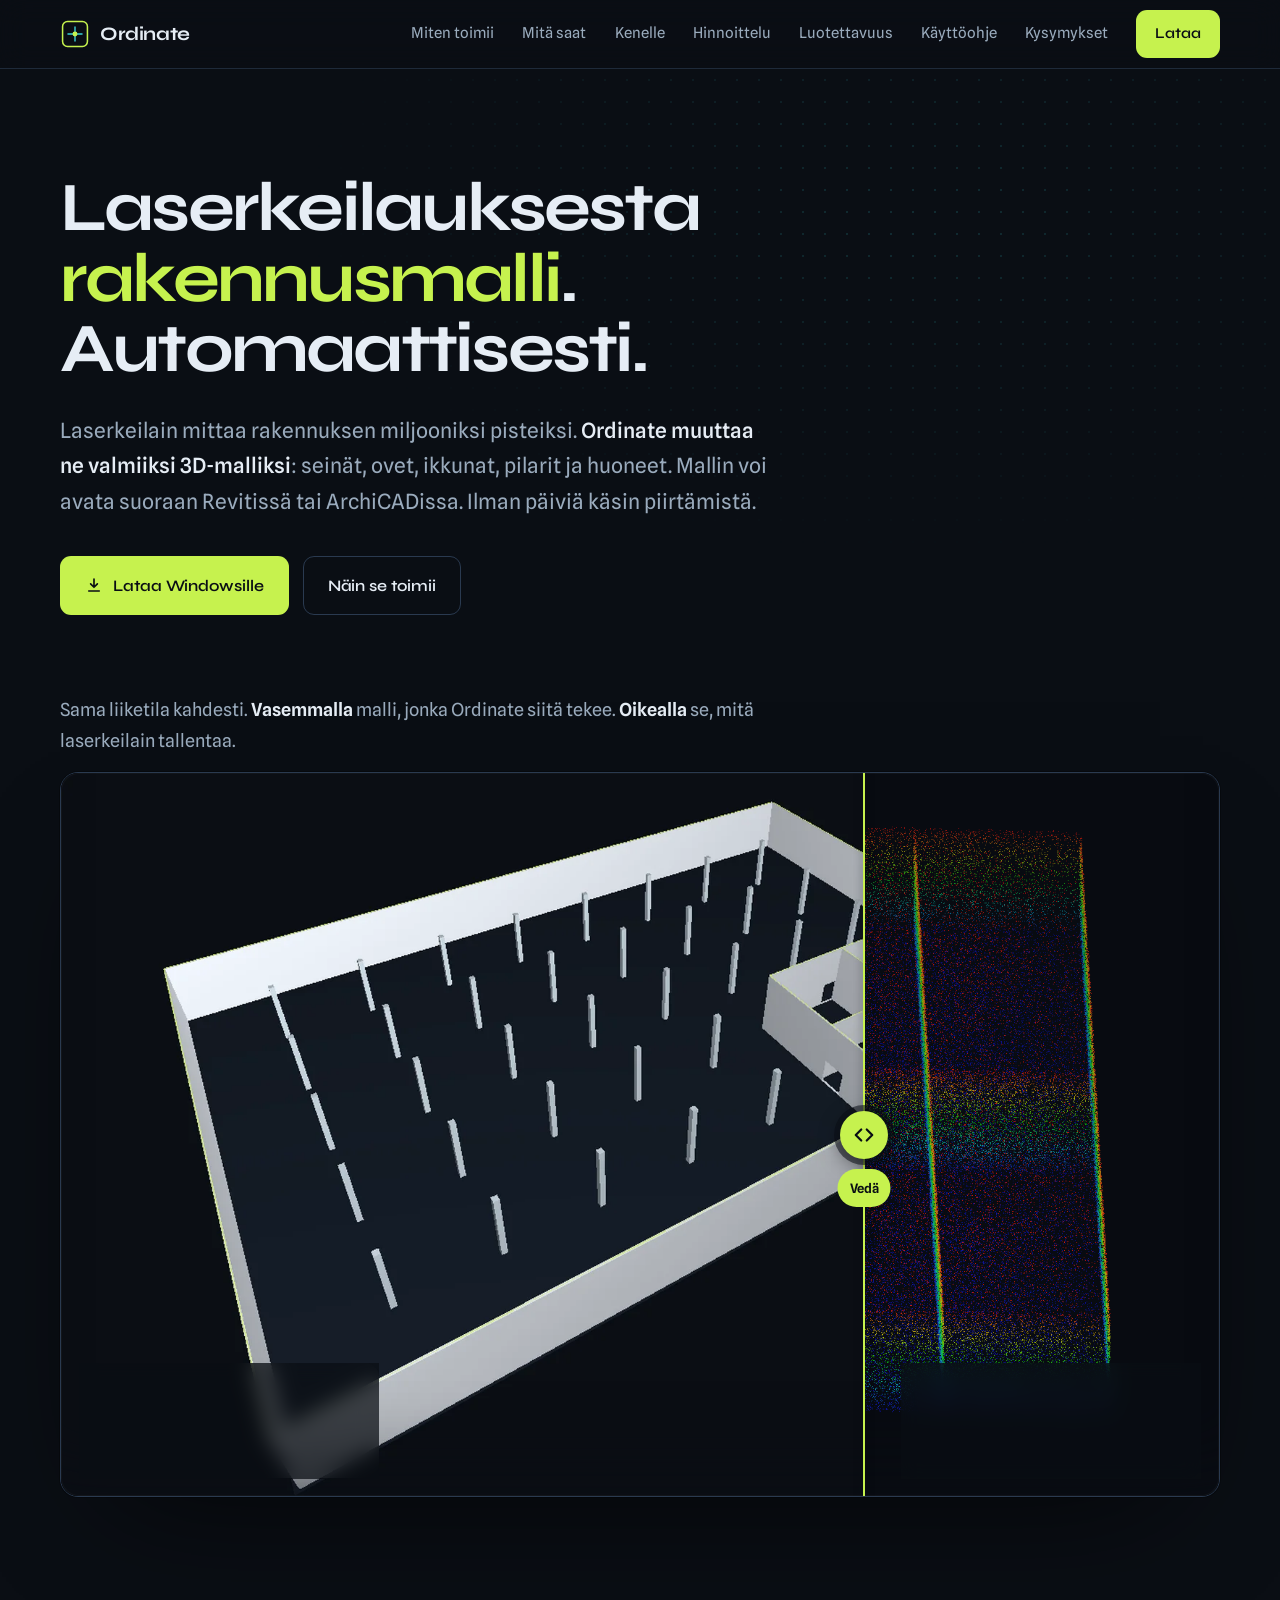
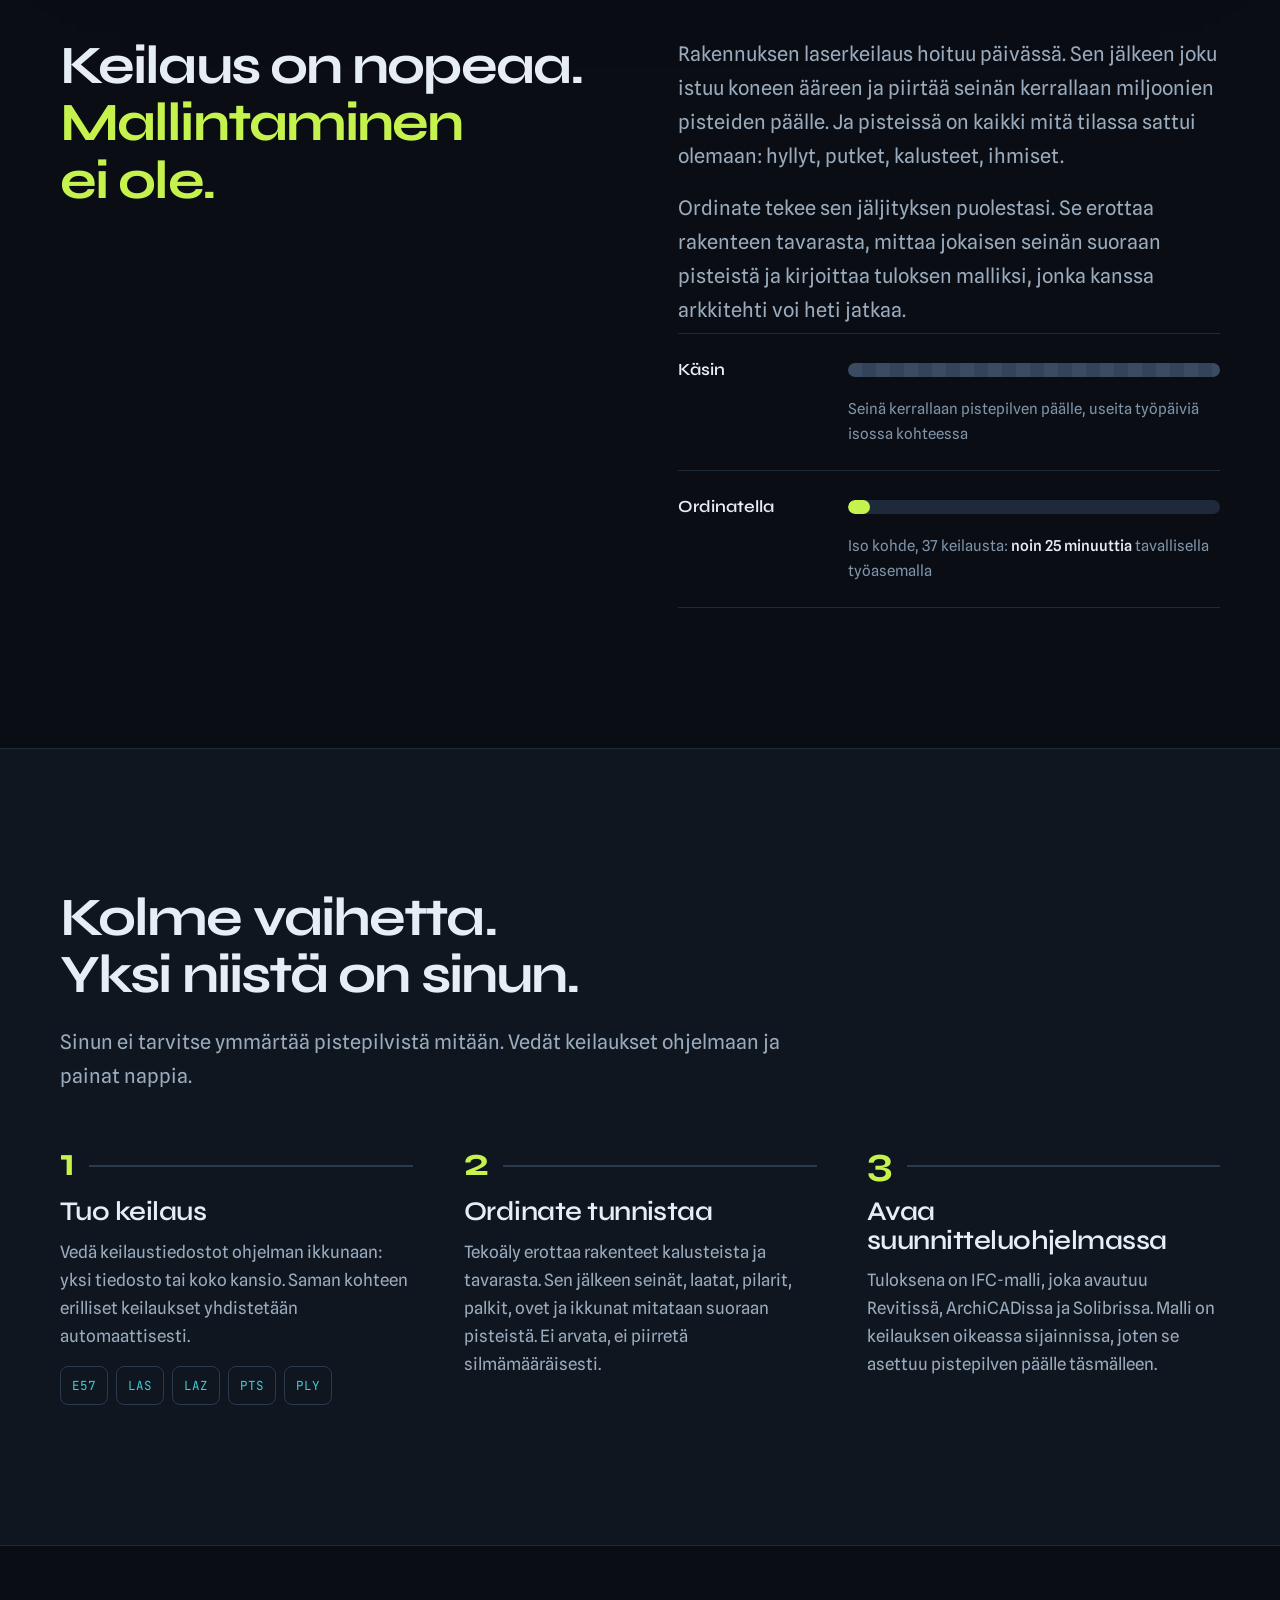
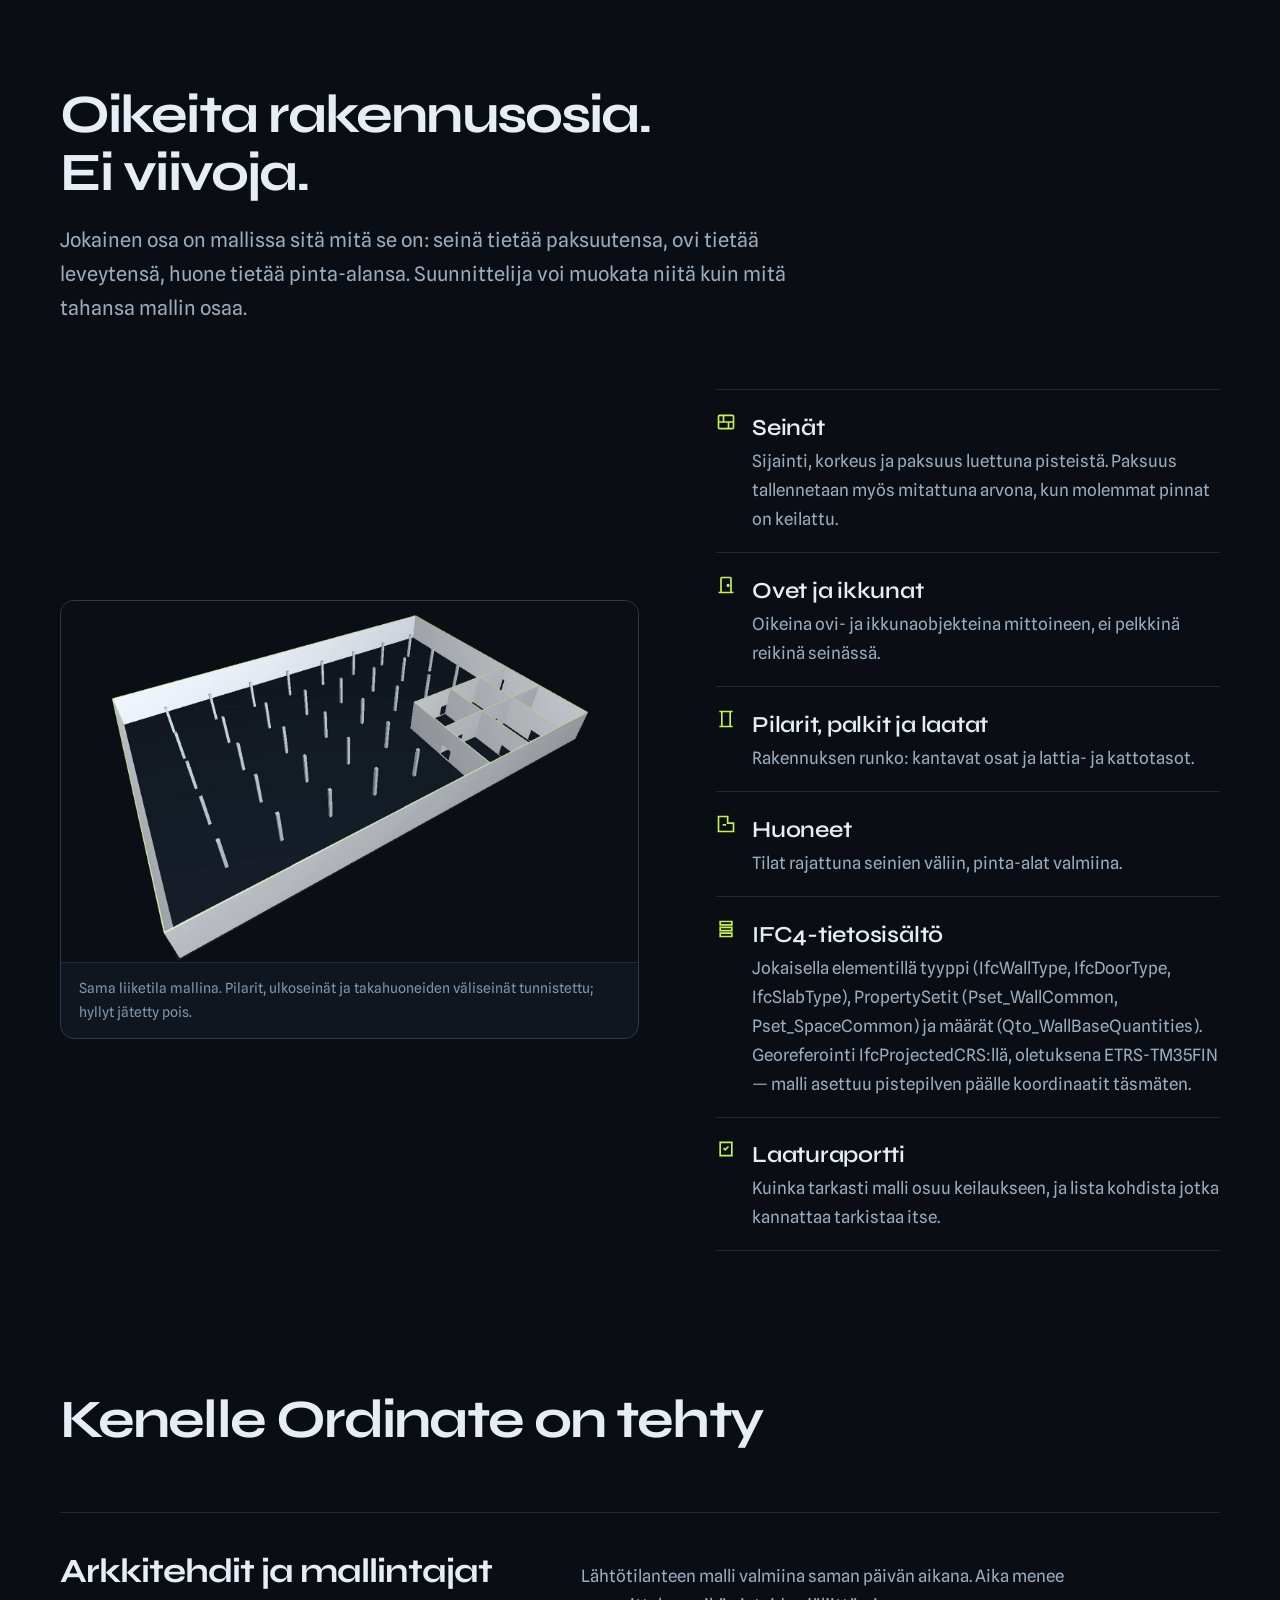
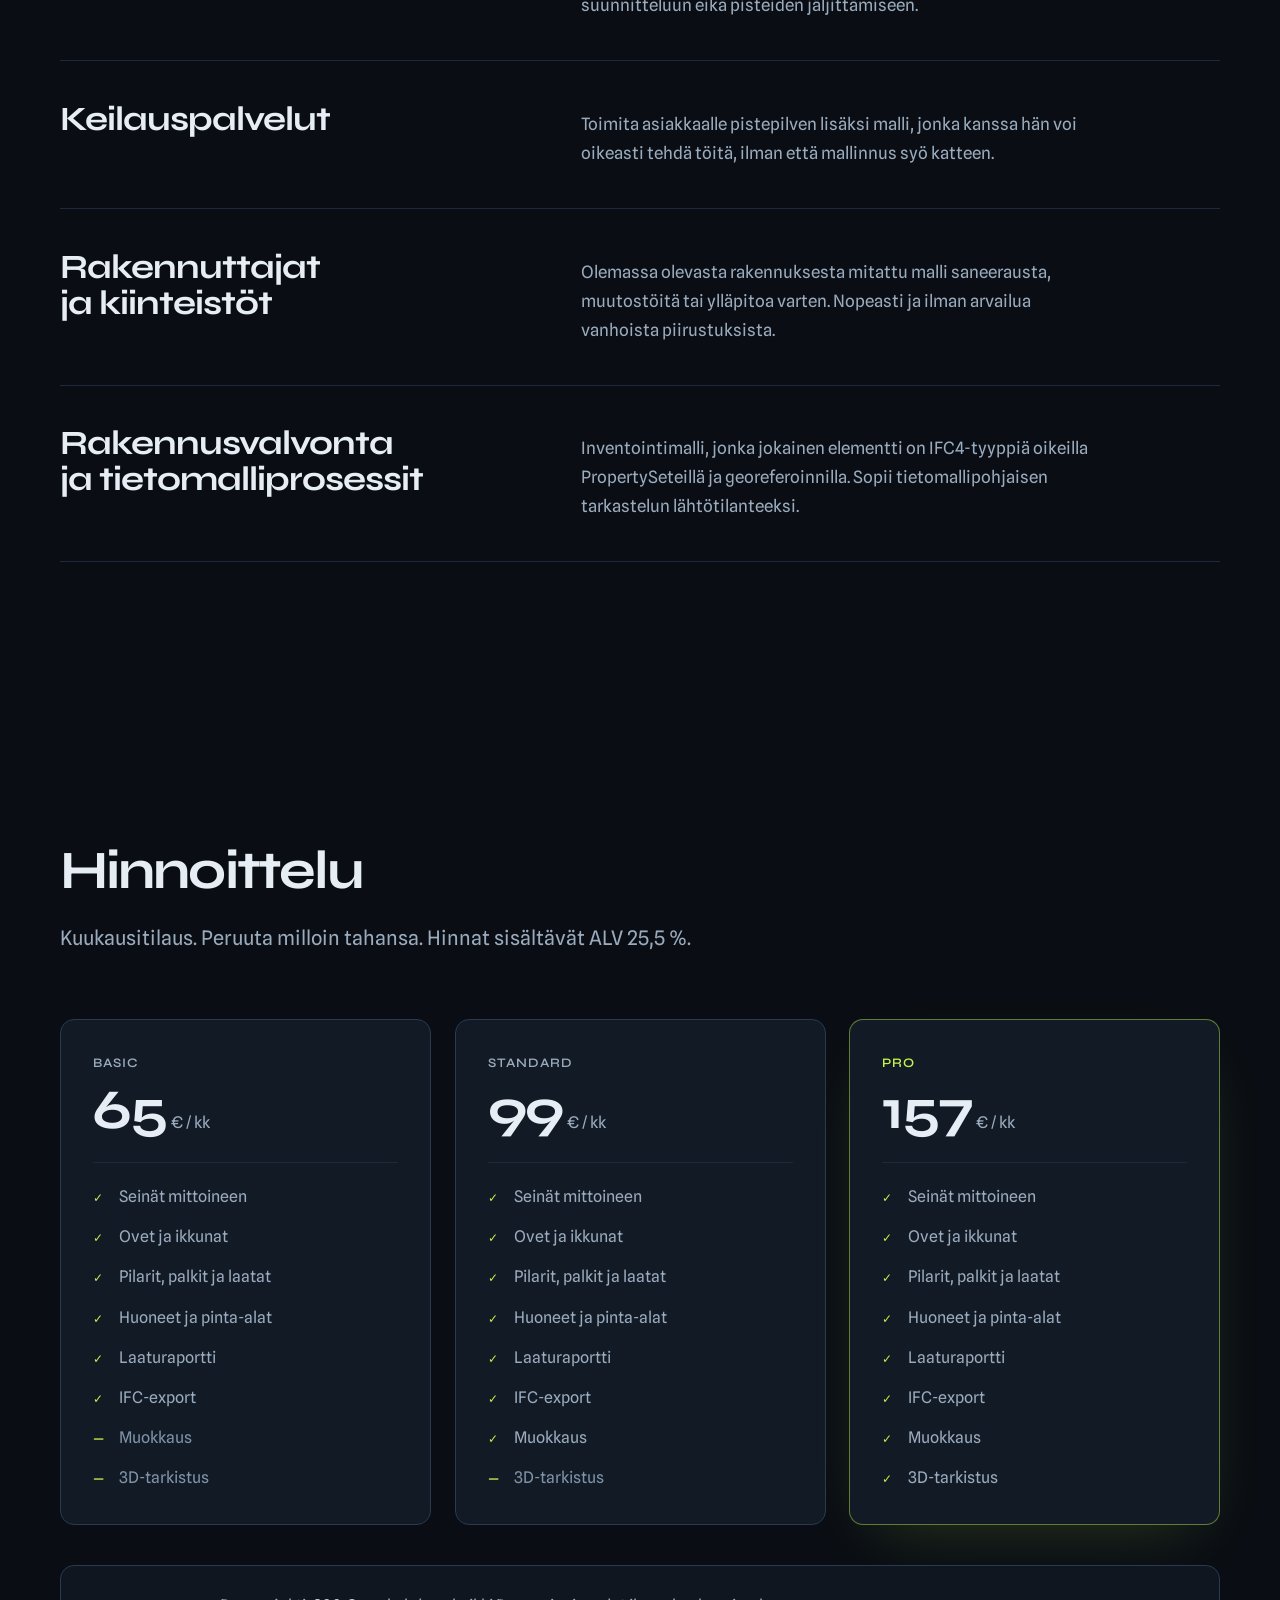
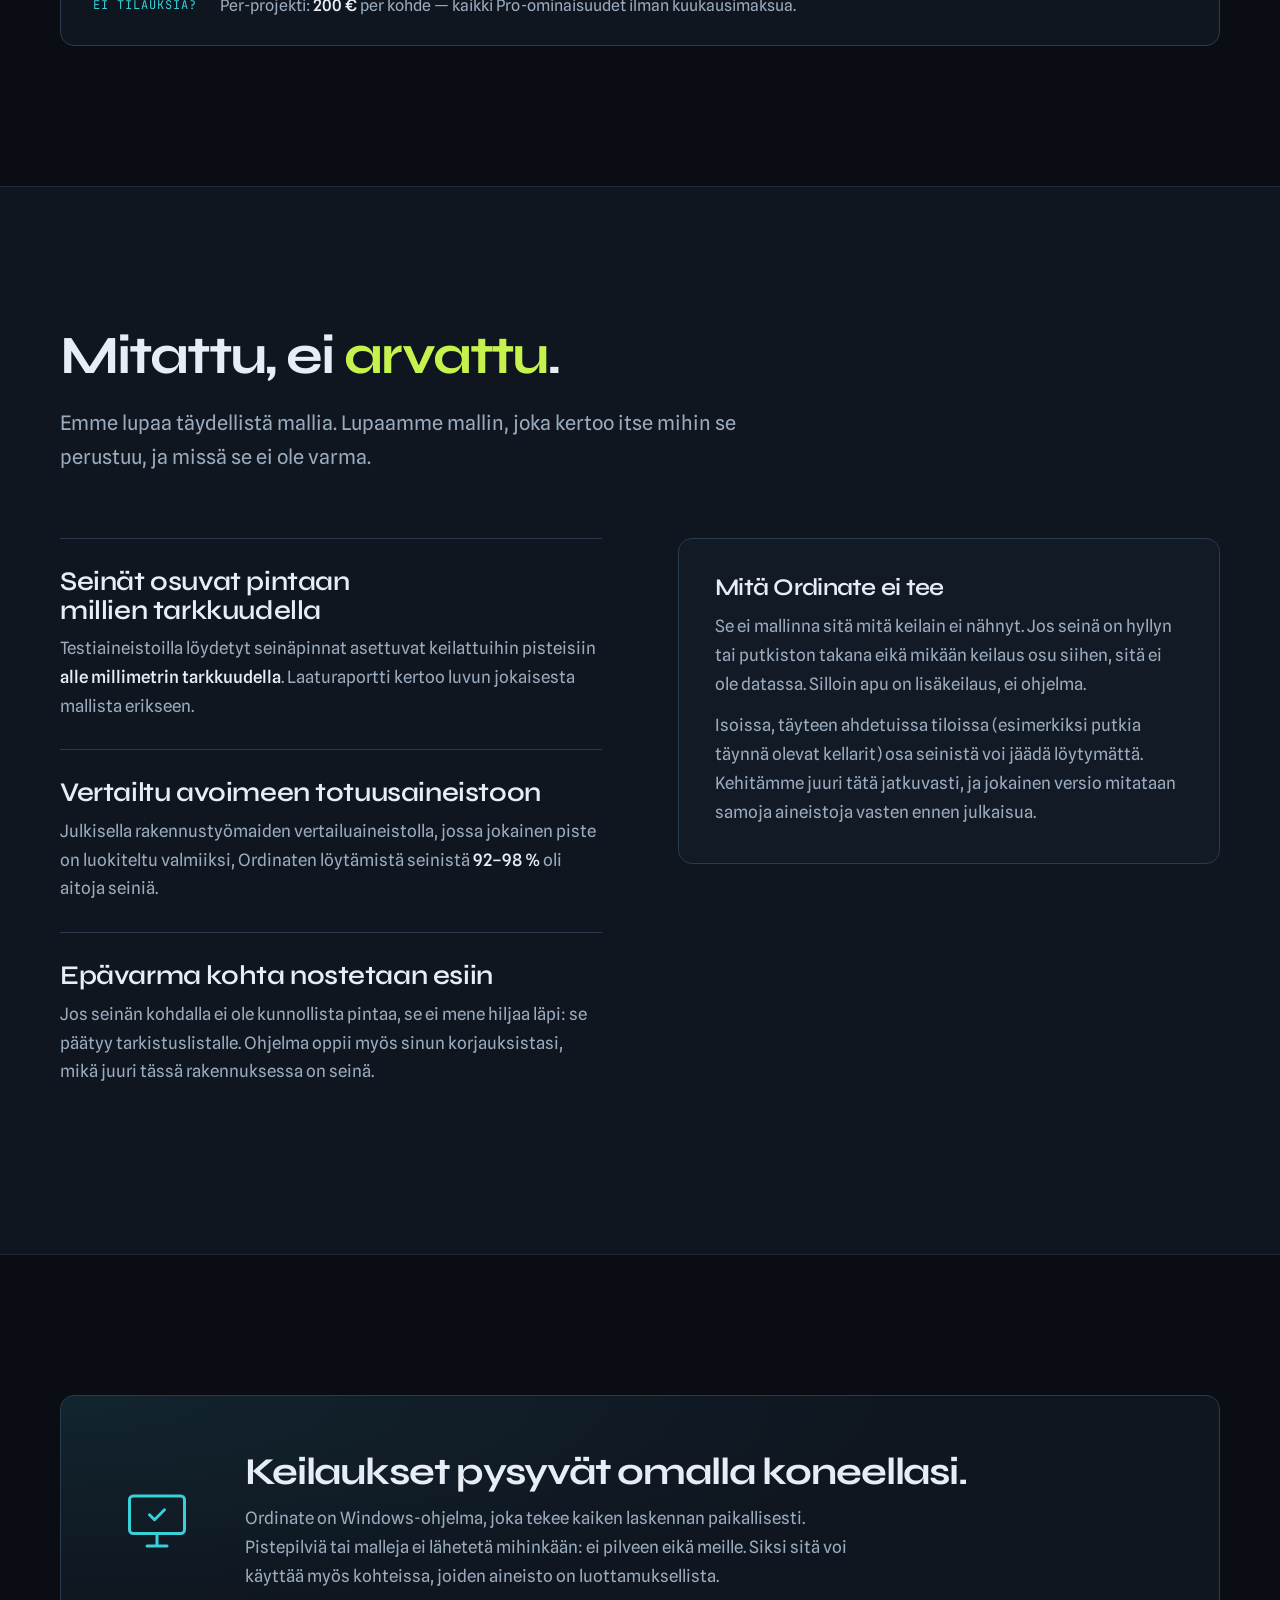
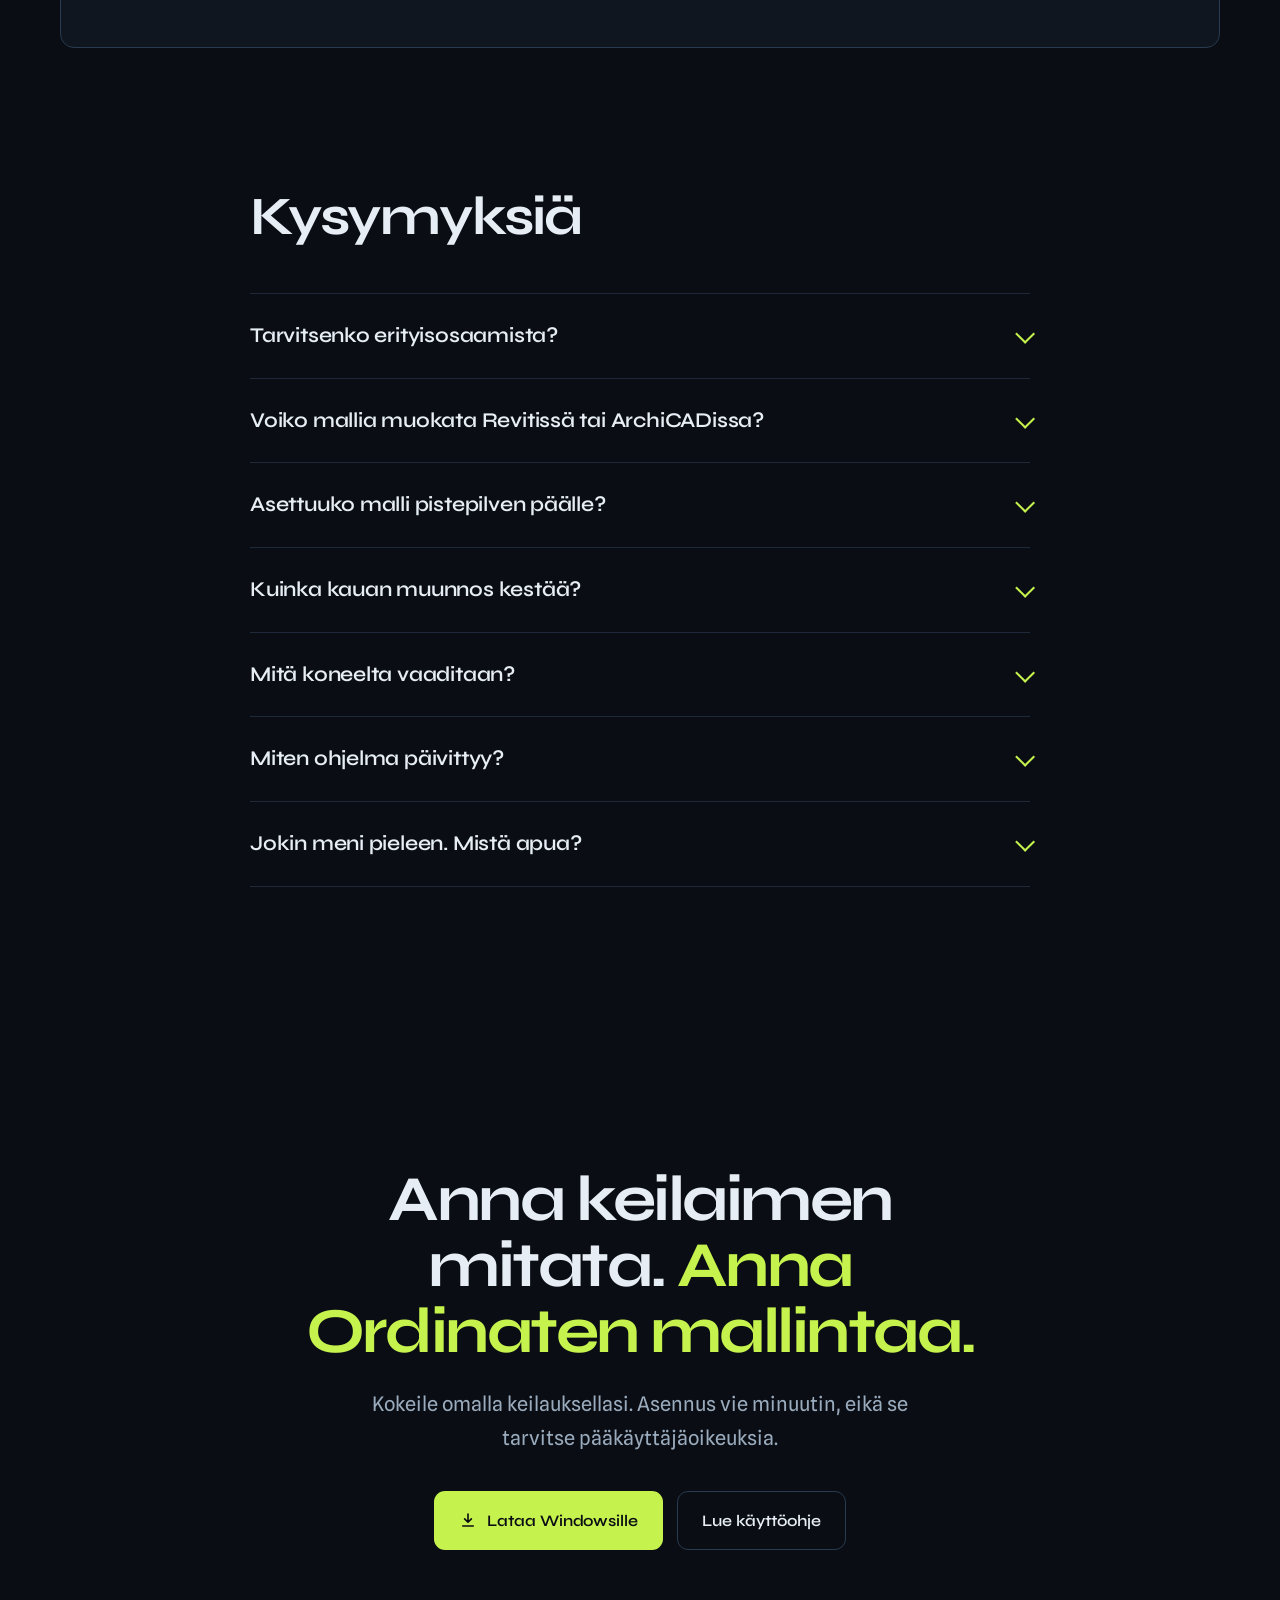
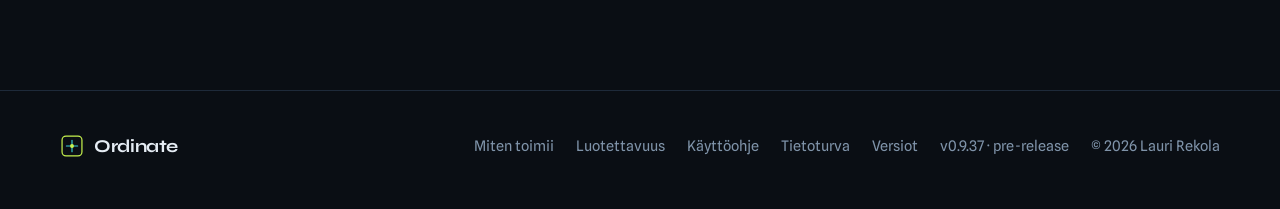
==== index.html @ dd5511cc "SEO: canonical, schema, og-tagit, fetchpriority - Lisatty canonical-tagit (index, ohje, tietoturva) " ====
<!DOCTYPE html>
<html lang="fi">
<head>
<meta charset="UTF-8">
<meta name="viewport" content="width=device-width, initial-scale=1.0">
<title>Ordinate · Laserkeilauksesta rakennusmalli automaattisesti</title>
<meta name="description" content="Ordinate muuttaa laserkeilatun pistepilven valmiiksi 3D-rakennusmalliksi: seinät, ovet, ikkunat, pilarit ja tilat. Avautuu suoraan Revitissä ja ArchiCADissa. Data pysyy omalla koneellasi.">
<meta property="og:title" content="Ordinate · Laserkeilauksesta rakennusmalli automaattisesti">
<meta property="og:description" content="Pistepilvestä valmis IFC-malli minuuteissa. Seinät, ovet, ikkunat, pilarit ja tilat tunnistettuna.">
<meta property="og:image" content="https://rekolalauri.fi/Ordinate-web/img/after.webp">
<meta property="og:url" content="https://rekolalauri.fi/Ordinate-web/">
<meta property="og:type" content="website">
<meta name="twitter:card" content="summary_large_image">
<meta name="twitter:title" content="Ordinate · Laserkeilauksesta rakennusmalli automaattisesti">
<meta name="twitter:image" content="https://rekolalauri.fi/Ordinate-web/img/after.webp">
<link rel="canonical" href="https://rekolalauri.fi/Ordinate-web/">
<script type="application/ld+json">
{
  "@context": "https://schema.org",
  "@type": "SoftwareApplication",
  "name": "Ordinate",
  "alternateName": "Ordinate Scan-to-BIM",
  "url": "https://rekolalauri.fi/Ordinate-web/",
  "description": "Ordinate muuttaa laserkeilatun pistepilven valmiiksi 3D-rakennusmalliksi (IFC4): seinät, ovet, ikkunat, pilarit ja tilat. Avautuu Revitissä ja ArchiCADissa. Data pysyy omalla koneellasi.",
  "applicationCategory": "BusinessApplication",
  "operatingSystem": "Windows 10, Windows 11",
  "softwareVersion": "0.9.37",
  "downloadUrl": "https://github.com/Mcrauli/Ordinate-web/releases/latest/download/Ordinate-Setup.exe",
  "inLanguage": "fi",
  "image": "https://rekolalauri.fi/Ordinate-web/img/after.webp",
  "author": {
    "@type": "Person",
    "@id": "https://rekolalauri.fi/#lauri-rekola",
    "name": "Lauri Rekola",
    "url": "https://rekolalauri.fi/"
  },
  "offers": [
    {"@type": "Offer", "name": "Basic", "price": "65.00", "priceCurrency": "EUR", "priceSpecification": {"@type": "UnitPriceSpecification", "price": "65.00", "priceCurrency": "EUR", "unitCode": "MON", "billingIncrement": 1}},
    {"@type": "Offer", "name": "Standard", "price": "99.00", "priceCurrency": "EUR", "priceSpecification": {"@type": "UnitPriceSpecification", "price": "99.00", "priceCurrency": "EUR", "unitCode": "MON", "billingIncrement": 1}},
    {"@type": "Offer", "name": "Pro", "price": "157.00", "priceCurrency": "EUR", "priceSpecification": {"@type": "UnitPriceSpecification", "price": "157.00", "priceCurrency": "EUR", "unitCode": "MON", "billingIncrement": 1}},
    {"@type": "Offer", "name": "Per-projekti", "price": "200.00", "priceCurrency": "EUR"}
  ]
}
</script>
<meta name="theme-color" content="#0a0e14">
<link rel="icon" type="image/svg+xml" href="data:image/svg+xml,%3Csvg viewBox='0 0 256 256' xmlns='http://www.w3.org/2000/svg'%3E%3Crect x='22' y='22' width='212' height='212' rx='42' fill='%230a0e14' stroke='%23c6f24e' stroke-width='13'/%3E%3Cline x1='128' y1='68' x2='128' y2='188' stroke='%2339d0d8' stroke-width='12' stroke-linecap='round'/%3E%3Cline x1='68' y1='128' x2='188' y2='128' stroke='%2339d0d8' stroke-width='12' stroke-linecap='round'/%3E%3Ccircle cx='128' cy='128' r='21' fill='%23c6f24e'/%3E%3C/svg%3E">
<link rel="preconnect" href="https://fonts.googleapis.com">
<link rel="preconnect" href="https://fonts.gstatic.com" crossorigin>
<link href="https://fonts.googleapis.com/css2?family=Syne:wght@400;600;700&family=Spline+Sans:wght@400;500;600&family=JetBrains+Mono:wght@500&display=swap" rel="stylesheet">
<link rel="stylesheet" href="css/site.css">
<script>document.documentElement.classList.add('js')</script>
</head>
<body>

<nav aria-label="Päävalikko">
  <div class="wrap">
    <a class="brand" href="#top" aria-label="Ordinate, etusivu"><svg class="logo" viewBox="0 0 256 256" aria-hidden="true"><rect x="22" y="22" width="212" height="212" rx="42" fill="#0a0e14" stroke="#c6f24e" stroke-width="13"/><line x1="128" y1="68" x2="128" y2="188" stroke="#39d0d8" stroke-width="12" stroke-linecap="round"/><line x1="68" y1="128" x2="188" y2="128" stroke="#39d0d8" stroke-width="12" stroke-linecap="round"/><circle cx="128" cy="128" r="21" fill="#c6f24e"/></svg>Ordinate</a>
    <div class="navlinks" id="navlinks">
      <a href="#miten">Miten toimii</a>
      <a href="#saat">Mitä saat</a>
      <a href="#kenelle">Kenelle</a>
      <a href="#hinnoittelu">Hinnoittelu</a>
      <a href="#luotettavuus">Luotettavuus</a>
      <a href="ohje.html">Käyttöohje</a>
      <a href="#kysymykset">Kysymykset</a>
      <a class="btn btn-primary" href="https://github.com/Mcrauli/Ordinate-web/releases/latest/download/Ordinate-Setup.exe">Lataa</a>
    </div>
    <button class="navtoggle" aria-label="Avaa valikko" aria-expanded="false" aria-controls="navlinks"><svg viewBox="0 0 18 14" fill="none" aria-hidden="true" width="18" height="14"><line x1="0" y1="1" x2="18" y2="1" stroke="currentColor" stroke-width="2" stroke-linecap="round"/><line x1="0" y1="7" x2="18" y2="7" stroke="currentColor" stroke-width="2" stroke-linecap="round"/><line x1="0" y1="13" x2="18" y2="13" stroke="currentColor" stroke-width="2" stroke-linecap="round"/></svg></button>
  </div>
</nav>

<main id="top">
<header class="hero">
  <div class="wrap">
    <h1>Laserkeilauksesta <span class="accent">rakennusmalli</span>. Automaattisesti.</h1>
    <p class="sub">Laserkeilain mittaa rakennuksen miljooniksi pisteiksi. <strong>Ordinate muuttaa ne valmiiksi 3D-malliksi</strong>: seinät, ovet, ikkunat, pilarit ja huoneet. Mallin voi avata suoraan Revitissä tai ArchiCADissa. Ilman päiviä käsin piirtämistä.</p>
    <div class="cta">
      <a class="btn btn-primary" href="https://github.com/Mcrauli/Ordinate-web/releases/latest/download/Ordinate-Setup.exe"><svg viewBox="0 0 24 24" fill="none" stroke="currentColor" stroke-width="2.2" stroke-linecap="round" stroke-linejoin="round" aria-hidden="true"><path d="M12 4v11m0 0 4.5-4.5M12 15l-4.5-4.5M5 20h14"/></svg>Lataa Windowsille</a>
      <a class="btn btn-ghost" href="#miten">Näin se toimii</a>
    </div>

    <div class="compare-wrap">
      <p class="compare-intro">Sama liiketila kahdesti. <b>Vasemmalla</b> malli, jonka Ordinate siitä tekee. <b>Oikealla</b> se, mitä laserkeilain tallentaa.</p>
      <div class="compare" id="compare">
        <canvas id="pcl" width="1600" height="1000" role="img" aria-label="Laserkeilattu pistepilvi liiketilasta: seinien lisäksi mukana hyllyrivit ja kaikki muu mitä tilassa oli."></canvas>
        <img class="top" src="img/after.webp" alt="Ordinaten tekemä malli samasta liiketilasta: ulkoseinät, takahuoneiden väliseinät ja pilarit. Hyllyt ja tavara on poistettu." width="1600" height="1000" loading="eager" decoding="async" fetchpriority="high">
        <div class="tag-side l"><span class="k">Jälkeen</span><span class="t">Ordinaten malli</span><span class="d">Seinät ja pilarit valmiina suunnitteluohjelmaan.</span></div>
        <div class="tag-side r"><span class="k">Ennen</span><span class="t">Laserkeilaus</span><span class="d">Miljoonia pisteitä. Hyllyt, tavara ja kaikki mukana.</span></div>
        <div class="handle"><span class="knob"><svg viewBox="0 0 24 24" fill="none" stroke="currentColor" stroke-width="2.4" stroke-linecap="round" stroke-linejoin="round" aria-hidden="true"><path d="m9 6-6 6 6 6M15 6l6 6-6 6"/></svg></span><span class="drag-hint">Vedä</span></div>
        <input type="range" min="0" max="100" value="50" aria-label="Vertailu: siirrä oikealle nähdäksesi enemmän mallia, vasemmalle nähdäksesi enemmän pistepilveä">
      </div>
    </div>
  </div>
</header>

<section id="ongelma">
  <div class="wrap problem">
    <div>
      <h2 class="h2">Keilaus on nopeaa. <span class="accent">Mallintaminen ei ole.</span></h2>
    </div>
    <div>
      <p class="lead">Rakennuksen laserkeilaus hoituu päivässä. Sen jälkeen joku istuu koneen ääreen ja piirtää seinän kerrallaan miljoonien pisteiden päälle. Ja pisteissä on kaikki mitä tilassa sattui olemaan: hyllyt, putket, kalusteet, ihmiset.</p>
      <p class="lead">Ordinate tekee sen jäljityksen puolestasi. Se erottaa rakenteen tavarasta, mittaa jokaisen seinän suoraan pisteistä ja kirjoittaa tuloksen malliksi, jonka kanssa arkkitehti voi heti jatkaa.</p>
      <div class="timeline rise" id="timeline" aria-label="Aikavertailu">
        <div class="trow"><div class="who">Käsin</div><div class="bar slow"><i></i></div><div class="t">Seinä kerrallaan pistepilven päälle, useita työpäiviä isossa kohteessa</div></div>
        <div class="trow"><div class="who">Ordinatella</div><div class="bar fast"><i></i></div><div class="t">Iso kohde, 37 keilausta: <b>noin 25 minuuttia</b> tavallisella työasemalla</div></div>
      </div>
    </div>
  </div>
</section>

<section id="miten" class="how">
  <div class="wrap">
    <h2 class="h2">Kolme vaihetta. Yksi niistä on sinun.</h2>
    <p class="lead">Sinun ei tarvitse ymmärtää pistepilvistä mitään. Vedät keilaukset ohjelmaan ja painat nappia.</p>
    <div class="steps">
      <div class="step rise">
        <h3>Tuo keilaus</h3>
        <p>Vedä keilaustiedostot ohjelman ikkunaan: yksi tiedosto tai koko kansio. Saman kohteen erilliset keilaukset yhdistetään automaattisesti.</p>
        <div class="files" aria-label="Tuetut tiedostomuodot"><span>E57</span><span>LAS</span><span>LAZ</span><span>PTS</span><span>PLY</span></div>
      </div>
      <div class="step rise">
        <h3>Ordinate tunnistaa</h3>
        <p>Tekoäly erottaa rakenteet kalusteista ja tavarasta. Sen jälkeen seinät, laatat, pilarit, palkit, ovet ja ikkunat mitataan suoraan pisteistä. Ei arvata, ei piirretä silmämääräisesti.</p>
      </div>
      <div class="step rise">
        <h3>Avaa suunnitteluohjelmassa</h3>
        <p>Tuloksena on IFC-malli, joka avautuu Revitissä, ArchiCADissa ja Solibrissa. Malli on keilauksen oikeassa sijainnissa, joten se asettuu pistepilven päälle täsmälleen.</p>
      </div>
    </div>
  </div>
</section>

<section id="saat">
  <div class="wrap">
    <h2 class="h2">Oikeita rakennusosia. Ei viivoja.</h2>
    <p class="lead">Jokainen osa on mallissa sitä mitä se on: seinä tietää paksuutensa, ovi tietää leveytensä, huone tietää pinta-alansa. Suunnittelija voi muokata niitä kuin mitä tahansa mallin osaa.</p>
    <div class="get">
      <figure class="rise">
        <img src="img/after.webp" alt="Valmis malli liiketilasta yläviistosta: ulkoseinät, väliseinät ja pilaririvit." width="1600" height="1000" loading="lazy" decoding="async">
        <figcaption>Sama liiketila mallina. Pilarit, ulkoseinät ja takahuoneiden väliseinät tunnistettu; hyllyt jätetty pois.</figcaption>
      </figure>
      <ul class="items">
        <li class="rise"><svg viewBox="0 0 24 24" fill="none" stroke="currentColor" stroke-width="2" aria-hidden="true"><rect x="3" y="4" width="18" height="16" rx="1.5"/><path d="M3 12h18M9 4v8M15 12v8"/></svg><div><b>Seinät</b><span>Sijainti, korkeus ja paksuus luettuna pisteistä. Paksuus tallennetaan myös mitattuna arvona, kun molemmat pinnat on keilattu.</span></div></li>
        <li class="rise"><svg viewBox="0 0 24 24" fill="none" stroke="currentColor" stroke-width="2" aria-hidden="true"><path d="M6 21V4a1 1 0 0 1 1-1h10a1 1 0 0 1 1 1v17M3 21h18"/><circle cx="14.5" cy="12.5" r=".9" fill="currentColor"/></svg><div><b>Ovet ja ikkunat</b><span>Oikeina ovi- ja ikkunaobjekteina mittoineen, ei pelkkinä reikinä seinässä.</span></div></li>
        <li class="rise"><svg viewBox="0 0 24 24" fill="none" stroke="currentColor" stroke-width="2" aria-hidden="true"><path d="M7 3v18M17 3v18M4 3h16M4 21h16"/></svg><div><b>Pilarit, palkit ja laatat</b><span>Rakennuksen runko: kantavat osat ja lattia- ja kattotasot.</span></div></li>
        <li class="rise"><svg viewBox="0 0 24 24" fill="none" stroke="currentColor" stroke-width="2" aria-hidden="true"><path d="M3 3h11v8h7v10H3z"/><path d="M8 13h4"/></svg><div><b>Huoneet</b><span>Tilat rajattuna seinien väliin, pinta-alat valmiina.</span></div></li>
        <li class="rise"><svg viewBox="0 0 24 24" fill="none" stroke="currentColor" stroke-width="2" aria-hidden="true"><path d="M5 3h14v4H5zM5 10h14v4H5zM5 17h14v4H5z"/></svg><div><b>IFC4-tietosisältö</b><span>Jokaisella elementillä tyyppi (IfcWallType, IfcDoorType, IfcSlabType), PropertySetit (Pset_WallCommon, Pset_SpaceCommon) ja määrät (Qto_WallBaseQuantities). Georeferointi IfcProjectedCRS:llä, oletuksena ETRS-TM35FIN — malli asettuu pistepilven päälle koordinaatit täsmäten.</span></div></li>
        <li class="rise"><svg viewBox="0 0 24 24" fill="none" stroke="currentColor" stroke-width="2" aria-hidden="true"><path d="M9 11l2 2 4-4"/><path d="M5 4h14v16H5z"/></svg><div><b>Laaturaportti</b><span>Kuinka tarkasti malli osuu keilaukseen, ja lista kohdista jotka kannattaa tarkistaa itse.</span></div></li>
      </ul>
    </div>
  </div>
</section>

<section id="kenelle">
  <div class="wrap">
    <h2 class="h2">Kenelle Ordinate on tehty</h2>
    <div class="who-list">
      <article class="who-row rise"><h3>Arkkitehdit ja mallintajat</h3><p>Lähtötilanteen malli valmiina saman päivän aikana. Aika menee suunnitteluun eikä pisteiden jäljittämiseen.</p></article>
      <article class="who-row rise"><h3>Keilauspalvelut</h3><p>Toimita asiakkaalle pistepilven lisäksi malli, jonka kanssa hän voi oikeasti tehdä töitä, ilman että mallinnus syö katteen.</p></article>
      <article class="who-row rise"><h3>Rakennuttajat ja kiinteistöt</h3><p>Olemassa olevasta rakennuksesta mitattu malli saneerausta, muutostöitä tai ylläpitoa varten. Nopeasti ja ilman arvailua vanhoista piirustuksista.</p></article>
      <article class="who-row rise"><h3>Rakennusvalvonta ja tietomalliprosessit</h3><p>Inventointimalli, jonka jokainen elementti on IFC4-tyyppiä oikeilla PropertySeteillä ja georeferoinnilla. Sopii tietomallipohjaisen tarkastelun lähtötilanteeksi.</p></article>
    </div>
  </div>
</section>

<section id="hinnoittelu">
  <div class="wrap">
    <h2 class="h2">Hinnoittelu</h2>
    <p class="lead">Kuukausitilaus. Peruuta milloin tahansa. Hinnat sisältävät ALV 25,5&nbsp;%.</p>
    <div class="pricing-grid">
      <div class="price-card rise">
        <div class="price-head">
          <span class="price-name">Basic</span>
          <div class="price-amt"><span class="price-num">65</span><span class="price-unit">€ / kk</span></div>
        </div>
        <ul class="price-feats">
          <li>Seinät mittoineen</li>
          <li>Ovet ja ikkunat</li>
          <li>Pilarit, palkit ja laatat</li>
          <li>Huoneet ja pinta-alat</li>
          <li>Laaturaportti</li>
          <li>IFC-export</li>
          <li class="off">Muokkaus</li>
          <li class="off">3D-tarkistus</li>
        </ul>
      </div>
      <div class="price-card rise">
        <div class="price-head">
          <span class="price-name">Standard</span>
          <div class="price-amt"><span class="price-num">99</span><span class="price-unit">€ / kk</span></div>
        </div>
        <ul class="price-feats">
          <li>Seinät mittoineen</li>
          <li>Ovet ja ikkunat</li>
          <li>Pilarit, palkit ja laatat</li>
          <li>Huoneet ja pinta-alat</li>
          <li>Laaturaportti</li>
          <li>IFC-export</li>
          <li>Muokkaus</li>
          <li class="off">3D-tarkistus</li>
        </ul>
      </div>
      <div class="price-card pro rise">
        <div class="price-head">
          <span class="price-name">Pro</span>
          <div class="price-amt"><span class="price-num">157</span><span class="price-unit">€ / kk</span></div>
        </div>
        <ul class="price-feats">
          <li>Seinät mittoineen</li>
          <li>Ovet ja ikkunat</li>
          <li>Pilarit, palkit ja laatat</li>
          <li>Huoneet ja pinta-alat</li>
          <li>Laaturaportti</li>
          <li>IFC-export</li>
          <li>Muokkaus</li>
          <li>3D-tarkistus</li>
        </ul>
      </div>
    </div>
    <div class="per-proj rise">
      <span class="per-proj-label">Ei tilauksia?</span>
      <span class="per-proj-text">Per-projekti: <strong>200 €</strong> per kohde — kaikki Pro-ominaisuudet ilman kuukausimaksua.</span>
    </div>
  </div>
</section>

<section id="luotettavuus" class="trust">
  <div class="wrap">
    <h2 class="h2">Mitattu, ei <span class="accent">arvattu</span>.</h2>
    <p class="lead">Emme lupaa täydellistä mallia. Lupaamme mallin, joka kertoo itse mihin se perustuu, ja missä se ei ole varma.</p>
    <div class="trust-grid">
      <div>
        <div class="claim rise"><h3>Seinät osuvat pintaan millien tarkkuudella</h3><p>Testiaineistoilla löydetyt seinäpinnat asettuvat keilattuihin pisteisiin <strong>alle millimetrin tarkkuudella</strong>. Laaturaportti kertoo luvun jokaisesta mallista erikseen.</p></div>
        <div class="claim rise"><h3>Vertailtu avoimeen totuusaineistoon</h3><p>Julkisella rakennustyömaiden vertailuaineistolla, jossa jokainen piste on luokiteltu valmiiksi, Ordinaten löytämistä seinistä <strong>92–98 %</strong> oli aitoja seiniä.</p></div>
        <div class="claim rise"><h3>Epävarma kohta nostetaan esiin</h3><p>Jos seinän kohdalla ei ole kunnollista pintaa, se ei mene hiljaa läpi: se päätyy tarkistuslistalle. Ohjelma oppii myös sinun korjauksistasi, mikä juuri tässä rakennuksessa on seinä.</p></div>
      </div>
      <aside class="honest rise">
        <h3>Mitä Ordinate ei tee</h3>
        <p>Se ei mallinna sitä mitä keilain ei nähnyt. Jos seinä on hyllyn tai putkiston takana eikä mikään keilaus osu siihen, sitä ei ole datassa. Silloin apu on lisäkeilaus, ei ohjelma.</p>
        <p>Isoissa, täyteen ahdetuissa tiloissa (esimerkiksi putkia täynnä olevat kellarit) osa seinistä voi jäädä löytymättä. Kehitämme juuri tätä jatkuvasti, ja jokainen versio mitataan samoja aineistoja vasten ennen julkaisua.</p>
      </aside>
    </div>
  </div>
</section>

<section class="section-no-pb">
  <div class="wrap">
    <div class="privacy rise">
      <svg viewBox="0 0 64 64" fill="none" stroke="currentColor" stroke-width="2.4" stroke-linecap="round" stroke-linejoin="round" aria-hidden="true"><rect x="10" y="12" width="44" height="30" rx="3"/><path d="M24 52h16M32 42v10"/><path d="M26 27l4 4 8-8"/></svg>
      <div>
        <h2>Keilaukset pysyvät omalla koneellasi.</h2>
        <p>Ordinate on Windows-ohjelma, joka tekee kaiken laskennan paikallisesti. Pistepilviä tai malleja ei lähetetä mihinkään: ei pilveen eikä meille. Siksi sitä voi käyttää myös kohteissa, joiden aineisto on luottamuksellista.</p>
      </div>
    </div>
  </div>
</section>

<section id="kysymykset">
  <div class="wrap faq">
    <h2 class="h2">Kysymyksiä</h2>
    <div style="margin-top:clamp(32px,5vw,48px)">
      <details><summary>Tarvitsenko erityisosaamista?</summary><div class="body">Et. Asennat ohjelman kuten minkä tahansa Windows-sovelluksen, vedät keilaukset ikkunaan ja painat <strong>Konvertoi</strong>. Oletusasetukset toimivat useimmissa kohteissa sellaisenaan. Vaihe vaiheelta: <a href="ohje.html">käyttöohje</a>.</div></details>
      <details><summary>Voiko mallia muokata Revitissä tai ArchiCADissa?</summary><div class="body">Voi. Seinät, laatat, pilarit, palkit, ovet ja ikkunat ovat oikeita rakennusosia yksinkertaisella geometrialla, joten Revitin <strong>Open IFC</strong> muuttaa ne natiiveiksi elementeiksi, joita voi siirtää ja muokata. <strong>Link IFC</strong> tuo mallin taustaksi omalle mallinnukselle. Sama pätee ArchiCADiin.</div></details>
      <details><summary>Asettuuko malli pistepilven päälle?</summary><div class="body">Kyllä. Malli kirjoitetaan keilauksen oikeisiin koordinaatteihin, joten se osuu pistepilven päälle esimerkiksi Cintoossa ilman erillistä kohdistusta. Oletuskoordinaatisto on Suomen ETRS-TM35FIN, ja muut voi valita asetuksista.</div></details>
      <details><summary>Kuinka kauan muunnos kestää?</summary><div class="body">Asunto muutamassa minuutissa. Iso kohde, esimerkiksi 37 keilausta, noin puolessa tunnissa tavallisella työasemalla. Ohjelma näyttää ajon aikana, missä vaiheessa se on ja kauanko on kulunut.</div></details>
      <details><summary>Mitä koneelta vaaditaan?</summary><div class="body">Windows 10 tai 11 ja tavallinen työasema. Isot kohteet hyötyvät reilusta muistista (32 Gt tai enemmän) ja siitä, että keilaukset ovat koneen omalla levyllä eivätkä muistitikulla.</div></details>
      <details><summary>Miten ohjelma päivittyy?</summary><div class="body">Kun uusi versio julkaistaan, ohjelma tarjoaa sitä käynnistyksessä, ja päivitys asentuu kun suljet sovelluksen. Ohjelma asentaa vain julkaisijan allekirjoittaman päivityksen, ja IT voi kytkeä päivitystarkistuksen pois. Lisää <a href="tietoturva.html">tietoturvasivulla</a>.</div></details>
      <details><summary>Jokin meni pieleen. Mistä apua?</summary><div class="body">Paina ohjelmassa <strong>Lähetä diagnostiikka</strong>. Se kokoaa ajojen tekniset lokit ja avaa sähköpostiluonnoksen. Raportissa ei ole geometriaa eikä koordinaatteja, joten sen voi lähettää luottamuksellisestakin kohteesta.</div></details>
    </div>
  </div>
</section>

<section class="final">
  <div class="wrap">
    <h2>Anna keilaimen mitata. <span class="accent">Anna Ordinaten mallintaa.</span></h2>
    <p class="lead">Kokeile omalla keilauksellasi. Asennus vie minuutin, eikä se tarvitse pääkäyttäjäoikeuksia.</p>
    <div class="cta">
      <a class="btn btn-primary" href="https://github.com/Mcrauli/Ordinate-web/releases/latest/download/Ordinate-Setup.exe"><svg viewBox="0 0 24 24" fill="none" stroke="currentColor" stroke-width="2.2" stroke-linecap="round" stroke-linejoin="round" aria-hidden="true"><path d="M12 4v11m0 0 4.5-4.5M12 15l-4.5-4.5M5 20h14"/></svg>Lataa Windowsille</a>
      <a class="btn btn-ghost" href="ohje.html">Lue käyttöohje</a>
    </div>
  </div>
</section>
</main>

<footer>
  <div class="wrap">
    <a class="brand" href="#top"><svg class="logo" style="width:24px;height:24px" viewBox="0 0 256 256" aria-hidden="true"><rect x="22" y="22" width="212" height="212" rx="42" fill="#0a0e14" stroke="#c6f24e" stroke-width="13"/><line x1="128" y1="68" x2="128" y2="188" stroke="#39d0d8" stroke-width="12" stroke-linecap="round"/><line x1="68" y1="128" x2="188" y2="128" stroke="#39d0d8" stroke-width="12" stroke-linecap="round"/><circle cx="128" cy="128" r="21" fill="#c6f24e"/></svg>Ordinate</a>
    <div class="links"><a href="#miten">Miten toimii</a><a href="#luotettavuus">Luotettavuus</a><a href="ohje.html">Käyttöohje</a><a href="tietoturva.html">Tietoturva</a><a href="https://github.com/Mcrauli/Ordinate-web/releases">Versiot</a><span>v0.9.37 · pre-release</span><span>© 2026 Lauri Rekola</span></div>
  </div>
</footer>

<script>
const io = 'IntersectionObserver' in window ? new IntersectionObserver(es => es.forEach(e => {
  if (e.isIntersecting) { e.target.classList.add('in'); io.unobserve(e.target); }
}), {threshold: .12, rootMargin: '0px 0px -6% 0px'}) : {observe: el => el.classList.add('in')};
document.querySelectorAll('.rise').forEach(el => {
  const sibs = [...el.parentElement.children].filter(c => c.classList.contains('rise'));
  el.style.setProperty('--d', Math.min(sibs.indexOf(el), 5) * 90 + 'ms');
  el.addEventListener('transitionend', ev => { if (ev.target === el && ev.propertyName === 'transform') el.classList.add('done'); });
  io.observe(el);
});
document.querySelectorAll('.hero h1, .hero .sub, .hero .cta, .compare-wrap').forEach(el =>
  el.addEventListener('animationend', ev => { if (ev.target === el) el.classList.add('done'); }));

const cmp = document.getElementById('compare'), rng = cmp.querySelector('input');
const tagL = cmp.querySelector('.tag-side.l'), tagR = cmp.querySelector('.tag-side.r');
const setPos = v => {
  cmp.style.setProperty('--pos', v + '%'); rng.value = v;
  tagL.style.opacity = v < 24 ? Math.max(.15, (v - 2) / 22) : 1;
  tagR.style.opacity = v > 76 ? Math.max(.15, (98 - v) / 22) : 1;
};
let drag = false, hintDone = false;
const clamp = (v, lo, hi) => Math.max(lo, Math.min(hi, v));
const pct = x => clamp((x - cmp.getBoundingClientRect().left) / cmp.offsetWidth * 100, 1, 99);
cmp.addEventListener('pointerdown', e => {
  drag = true; hintDone = true;
  cmp.setPointerCapture(e.pointerId);
  setPos(pct(e.clientX)); cmp.classList.add('used');
});
cmp.addEventListener('pointermove', e => { if (drag) setPos(pct(e.clientX)); });
cmp.addEventListener('pointerup', () => { drag = false; });
cmp.addEventListener('pointercancel', () => { drag = false; });
rng.addEventListener('input', () => { setPos(rng.value); cmp.classList.add('used'); hintDone = true; });
if (!matchMedia('(prefers-reduced-motion: reduce)').matches) {
  const io2 = t => t < 0.5 ? 2*t*t : 1 - Math.pow(-2*t+2,2)/2;
  const phases = [[0,.28,50,25],[.28,.72,25,75],[.72,1,75,50]];
  let t0 = null;
  const hint = ts => {
    if (hintDone) return;
    t0 ??= ts;
    const k = Math.min((ts - t0) / 2600, 1);
    const ph = phases.find(([a,b]) => k <= b) ?? phases[2];
    const t = clamp((k - ph[0]) / (ph[1] - ph[0]), 0, 1);
    setPos(ph[2] + (ph[3] - ph[2]) * io2(t));
    if (k < 1) requestAnimationFrame(hint);
  };
  const cio = new IntersectionObserver(es => {
    if (es[0].isIntersecting) { setTimeout(() => requestAnimationFrame(hint), 900); cio.disconnect(); }
  });
  cio.observe(cmp);
}

(function(){
  const cv=document.getElementById('pcl');
  if(!cv)return;
  const W=1600,H=1000,ctx=cv.getContext('2d'),id=ctx.createImageData(W,H),d=id.data;
  for(let i=0;i<d.length;i+=4){d[i]=8;d[i+1]=11;d[i+2]=17;d[i+3]=255;}

  const proj=(x,y,z)=>[(130+x*33+z*(-2))|0,(860+x*0.75+y*(-40)+z*(-33.5))|0];

  const hc=(y,mY=3.5)=>{
    const t=Math.max(0,Math.min(1,y/mY)),h=(1-t)*240,s=0.9,v=0.72+t*0.18;
    const c=v*s,x2=c*(1-Math.abs(h/60%2-1)),m=v-c;
    let r,g,b;
    if(h<60){r=c;g=x2;b=0}else if(h<120){r=x2;g=c;b=0}
    else if(h<180){r=0;g=c;b=x2}else if(h<240){r=0;g=x2;b=c}
    else{r=0;g=0;b=c}
    const n=(Math.random()-.5)*12;
    const cl=v2=>Math.max(0,Math.min(255,(v2+m)*255+n|0));
    return[cl(r),cl(g),cl(b)];
  };

  const dot=(sx,sy,r,g,b)=>{if(sx<0||sx>=W||sy<0||sy>=H)return;const i=(sy*W+sx)*4;d[i]=r;d[i+1]=g;d[i+2]=b;};
  const rn=()=>Math.random();

  // 5 asemaa: 3 pääsalissa, 2 takahuoneissa — hyvä kattavuus kaikkialle
  const stations=[[7,1.5,5],[14,1.5,14],[7,1.5,16],[33.5,1.5,5],[33.5,1.5,15]];
  const dens=(x,y,z)=>{let best=0;for(const[a,b,c]of stations){const r2=(x-a)**2+(y-b)**2+(z-c)**2;best=Math.max(best,1/(1+r2*.07));}return best;};
  const nRings=160,qy=y=>Math.round(y/3.5*nRings)*3.5/nRings;

  const surf=(n,fn)=>{
    for(let i=0;i<n;i++){
      let[x,y,z]=fn();
      y=qy(y);
      if(rn()>dens(x,y,z)*1.5+.15)continue;
      const[sx,sy]=proj(x,y,z);
      if(sx<0||sx>=W||sy<0||sy>=H)continue;
      const depth=Math.max(0,Math.min(1,(x*.3+z*.7)/25));
      const br=0.7+(1-depth)*.3;
      const[r,g,b]=hc(y);
      dot(sx,sy,r*br|0,g*br|0,b*br|0);
    }
  };

  // Lattia & katto
  surf(130000,()=>[rn()*40,rn()*.06,rn()*20]);
  surf(50000,()=>[rn()*40,3.5-rn()*.06,rn()*20]);

  // Ulkoseinät
  surf(30000,()=>[rn()*40,rn()*3.5,rn()*.09]);
  surf(24000,()=>[rn()*40,rn()*3.5,20-rn()*.09]);
  surf(20000,()=>[rn()*.09,rn()*3.5,rn()*20]);
  surf(20000,()=>[40-rn()*.09,rn()*3.5,rn()*20]);

  // Pilarit: 6×5 pääsalissa (x=0–27)
  for(const px of[3,7,11,15,19,24]) for(const pz of[2,5.5,9,12.5,17]){
    surf(1600,()=>[px+(rn()-.5)*.35,rn()*3.5,pz+(rn()-.5)*.35]);
  }

  // Takahuoneet — 2×2 jako (selvät seinät)
  surf(22000,()=>[27+(rn()-.5)*.09,rn()*3.5,rn()*20]);
  surf(14000,()=>[27+rn()*13,rn()*3.5,10+(rn()-.5)*.09]);
  surf(14000,()=>[33+(rn()-.5)*.09,rn()*3.5,rn()*20]);

  ctx.putImageData(id,0,0);
  const tmp=document.createElement('canvas');tmp.width=W;tmp.height=H;
  const tc=tmp.getContext('2d');tc.filter='blur(0.4px)';tc.drawImage(cv,0,0);
  ctx.clearRect(0,0,W,H);ctx.drawImage(tmp,0,0);
})();

const tog = document.querySelector('.navtoggle'), links = document.getElementById('navlinks');
tog.addEventListener('click', () => { const o = links.classList.toggle('open'); tog.setAttribute('aria-expanded', o); });
links.querySelectorAll('a').forEach(a => a.addEventListener('click', () => { links.classList.remove('open'); tog.setAttribute('aria-expanded', 'false'); }));
</script>
</body>
</html>
---- css/site.css ----
:root{
  --bg:#0a0e14;
  --bg-2:#0f1620;
  --panel:#121a26;
  --line:#1e2a3a;
  --line-2:#2a3a50;
  --ink:#e6edf5;
  --muted:#9aabbd;
  --dim:#7f93a9;
  --accent:#c6f24e;
  --accent-2:#39d0d8;
  --r:14px;
  --maxw:1240px;
  --ease:cubic-bezier(.16,1,.3,1);
  --ease-io:cubic-bezier(.65,0,.35,1);
  --z-nav:40;
  --z-menu:50;
}
*{box-sizing:border-box;margin:0;padding:0}
html{scroll-behavior:smooth}
@media(prefers-reduced-motion:reduce){html{scroll-behavior:auto}}
body{
  background:var(--bg);color:var(--ink);
  font-family:"Spline Sans",system-ui,sans-serif;font-size:17px;line-height:1.7;
  -webkit-font-smoothing:antialiased;overflow-x:hidden;
  scrollbar-color:var(--line-2) var(--bg);
}
::selection{background:rgba(198,242,78,.22);color:var(--ink)}
img{max-width:100%;height:auto;display:block}
h1,h2,h3{font-family:"Syne",system-ui,sans-serif;line-height:1.06;letter-spacing:-.03em;text-wrap:balance;font-kerning:normal}
p{text-wrap:pretty}
a{color:inherit}
:focus-visible{outline:2px solid var(--accent);outline-offset:3px;border-radius:8px}
section[id]{scroll-margin-top:84px}
.wrap{max-width:var(--maxw);margin:0 auto;padding:0 clamp(20px,4vw,40px);position:relative}
.accent{color:var(--accent)}

/* NAV */
nav{position:sticky;top:0;z-index:var(--z-nav);background:rgba(10,14,20,.8);backdrop-filter:blur(14px);-webkit-backdrop-filter:blur(14px);border-bottom:1px solid var(--line)}
nav .wrap{display:flex;align-items:center;justify-content:space-between;height:68px}
.brand{display:flex;align-items:center;gap:10px;font-family:"Syne";font-weight:700;font-size:19px;letter-spacing:-.02em;text-decoration:none}
.logo{width:30px;height:30px;flex:none}
.navlinks{display:flex;align-items:center;gap:clamp(20px,2.2vw,32px);font-size:15px;color:var(--muted)}
.navlinks a{text-decoration:none;transition:color .25s var(--ease)}
.navlinks a:not(.btn):hover{color:var(--ink)}
.navlinks .btn{padding:10px 18px;font-size:15px;color:var(--bg)}
.navtoggle{display:none;background:none;border:1px solid var(--line);color:var(--ink);width:46px;height:44px;border-radius:11px;font-size:18px;cursor:pointer}
@media(max-width:820px){
  .navtoggle{display:block}
  .navlinks{display:none}
  .navlinks.open{display:flex;flex-direction:column;align-items:flex-start;gap:20px;position:absolute;top:68px;left:0;right:0;z-index:var(--z-menu);background:rgba(10,14,20,.98);border-bottom:1px solid var(--line);padding:22px clamp(20px,4vw,40px) 26px}
}

/* BUTTONS */
.btn{display:inline-flex;align-items:center;gap:10px;font-family:"Syne";font-weight:600;font-size:16px;letter-spacing:-.005em;padding:15px 24px;border-radius:11px;border:1px solid transparent;text-decoration:none;cursor:pointer;transition:transform .5s var(--ease),box-shadow .5s var(--ease),background-color .3s var(--ease),border-color .3s var(--ease),color .3s var(--ease);min-height:48px}
.btn-primary{background:var(--accent);color:var(--bg);box-shadow:0 0 0 0 rgba(198,242,78,0)}
.btn-primary:hover{transform:translate3d(0,-2px,0);box-shadow:0 10px 30px -12px rgba(198,242,78,.32)}
.btn-ghost{border-color:var(--line-2);color:var(--ink);background:transparent}
.btn-ghost:hover{border-color:var(--accent);color:var(--accent)}
.btn:active{transform:translate3d(0,0,0) scale(.98);transition-duration:.15s}
.btn svg{width:18px;height:18px}

/* HERO */
.hero{padding:clamp(56px,9vw,104px) 0 0;position:relative;isolation:isolate}
.hero::before{content:"";position:absolute;inset:0 0 auto;height:min(820px,100%);z-index:-1;pointer-events:none;
  background:radial-gradient(rgba(57,208,216,.16) 1px,transparent 1.4px) 0 0/22px 22px;
  -webkit-mask-image:radial-gradient(70% 60% at 72% 18%,#000 0%,transparent 70%);mask-image:radial-gradient(70% 60% at 72% 18%,#000 0%,transparent 70%)}
.hero::after{content:"";position:absolute;left:0;right:0;top:0;height:1px;z-index:-1;pointer-events:none;opacity:0;
  background:linear-gradient(90deg,transparent,rgba(198,242,78,.0) 10%,rgba(198,242,78,.55) 50%,rgba(198,242,78,0) 90%,transparent);
  box-shadow:0 0 18px 2px rgba(198,242,78,.18)}
.js .hero::after{animation:sweep 3.2s var(--ease-io) .5s 1 both}
@keyframes sweep{0%{opacity:0;transform:translate3d(0,0,0)}12%{opacity:1}85%{opacity:.6}100%{opacity:0;transform:translate3d(0,560px,0)}}
.js .hero::before{animation:dots-drift 28s linear infinite}
@keyframes dots-drift{to{background-position:22px 22px}}
.hero-grid{display:grid;grid-template-columns:minmax(0,1fr);gap:0}
.hero h1{font-size:clamp(32px,4vw + 18px,80px);font-weight:700;line-height:1.02;letter-spacing:-.04em;max-width:15ch}
.hero .sub{margin-top:28px;font-size:clamp(18px,2.1vw,21px);color:var(--muted);max-width:60ch}
.hero .sub strong{color:var(--ink);font-weight:500}
.cta{display:flex;gap:14px;flex-wrap:wrap;margin-top:36px;align-items:center}
.cta .note{font-size:14.5px;color:var(--dim)}

/* COMPARE SLIDER */
.compare-wrap{margin-top:clamp(48px,7vw,80px);position:relative}
.compare{
  position:relative;aspect-ratio:16/10;border-radius:18px;overflow:hidden;
  border:1px solid var(--line-2);background:var(--bg-2);
  --pos:50%;
  box-shadow:0 1px 0 rgba(255,255,255,.04) inset,0 50px 120px -60px rgba(0,0,0,.8),0 0 0 1px rgba(0,0,0,.3);
  touch-action:pan-y;user-select:none;-webkit-user-select:none;
}
.compare::after{content:"";position:absolute;inset:0;border-radius:inherit;pointer-events:none;box-shadow:inset 0 0 0 1px rgba(255,255,255,.03),inset 0 -80px 80px -60px rgba(10,14,20,.6)}
.compare img,.compare canvas{position:absolute;inset:0;width:100%;height:100%;object-fit:cover}
.compare .top{clip-path:inset(0 calc(100% - var(--pos)) 0 0);will-change:clip-path}
.compare .handle{position:absolute;top:0;bottom:0;left:var(--pos);width:2px;background:var(--accent);transform:translateX(-1px);pointer-events:none;box-shadow:0 0 8px rgba(10,14,20,.7);z-index:1}
.compare .knob{position:absolute;top:50%;left:50%;width:48px;height:48px;border-radius:50%;background:var(--accent);transform:translate3d(-50%,-50%,0);display:grid;place-items:center;box-shadow:0 0 0 6px rgba(10,14,20,.55),0 6px 20px rgba(0,0,0,.5);transition:transform .5s var(--ease),box-shadow .5s var(--ease)}
.compare:hover .knob{transform:translate3d(-50%,-50%,0) scale(1.06);box-shadow:0 0 0 7px rgba(10,14,20,.55),0 6px 20px rgba(0,0,0,.5)}
.compare:active .knob{transform:translate3d(-50%,-50%,0) scale(.96);transition-duration:.2s}
.compare:has(input:focus-visible){outline:2px solid var(--accent);outline-offset:4px}
.compare .knob svg{width:22px;height:22px;color:var(--bg)}
.compare input{position:absolute;inset:0;width:100%;height:100%;opacity:0;cursor:ew-resize;margin:0}
.compare-intro{font-size:clamp(16px,1.8vw,18px);color:var(--muted);margin-bottom:16px;max-width:70ch}
.compare-intro b{color:var(--ink);font-weight:600}
.tag-side{position:absolute;bottom:18px;display:flex;flex-direction:column;gap:2px;max-width:min(42%,300px);padding:12px 14px;border-radius:14px;background:rgba(10,14,20,.72);backdrop-filter:blur(10px);-webkit-backdrop-filter:blur(10px);border:1px solid var(--line-2);pointer-events:none;transition:opacity .4s var(--ease);z-index:2}
.tag-side.l{left:18px}
.tag-side.r{right:18px;text-align:right;align-items:flex-end}
.tag-side .k{font-size:12.5px;font-weight:600;letter-spacing:.06em;text-transform:uppercase}
.tag-side.l .k{color:var(--accent-2)}
.tag-side.r .k{color:var(--accent)}
.tag-side .t{font-family:"Syne";font-weight:700;font-size:clamp(16px,1.8vw,20px);letter-spacing:-.02em;line-height:1.15}
.tag-side .d{font-size:14px;color:var(--muted);line-height:1.45}
.drag-hint{position:absolute;top:calc(50% + 34px);left:50%;transform:translateX(-50%);font-size:13px;font-weight:600;color:var(--bg);background:var(--accent);padding:8px 12px;border-radius:100px;white-space:nowrap;transition:opacity .5s var(--ease),transform .5s var(--ease)}
.compare.used .drag-hint{transform:translate3d(-50%,-4px,0)}
.compare.used .drag-hint{opacity:0}
.compare:not(.used) .knob{animation:knob-pulse 2.8s var(--ease) 1.8s infinite}
@keyframes knob-pulse{0%,100%{box-shadow:0 0 0 6px rgba(10,14,20,.55),0 6px 20px rgba(0,0,0,.5)}60%{box-shadow:0 0 0 11px rgba(198,242,78,.14),0 0 0 6px rgba(10,14,20,.55),0 6px 20px rgba(0,0,0,.5)}}
@media(max-width:620px){.tag-side .d{display:none}.tag-side{bottom:12px;padding:8px 10px}.tag-side.l{left:10px}.tag-side.r{right:10px}}

/* SECTIONS */
section{padding:clamp(80px,11vw,140px) 0}
.h2{font-size:clamp(32px,4.4vw,54px);font-weight:700;letter-spacing:-.035em;max-width:18ch}
.lead{font-size:clamp(18px,2vw,20px);color:var(--muted);max-width:62ch;margin-top:22px}

/* PROBLEM: two-column contrast */
.problem{display:grid;grid-template-columns:minmax(0,1fr) minmax(0,1fr);gap:clamp(32px,6vw,90px);align-items:start}
.problem .lead{margin-top:0}
.problem .h2{position:sticky;top:110px}
@media(max-width:860px){.problem .h2{position:static}}
.problem .lead + .lead{margin-top:18px}
.timeline{margin-top:6px;border-top:1px solid var(--line)}
.trow{display:grid;grid-template-columns:150px minmax(0,1fr);gap:20px;padding:22px 0;border-bottom:1px solid var(--line);align-items:center}
.trow .who{font-family:"Syne";font-weight:600;font-size:17px}
.bar{height:14px;border-radius:7px;background:var(--line);position:relative;overflow:hidden}
.bar i{position:absolute;inset:0 auto 0 0;border-radius:7px}
.bar.slow i{width:100%;background:repeating-linear-gradient(90deg,#3a4b62 0 14px,#33445a 14px 28px)}
.bar.fast i{width:6%;background:var(--accent);transform-origin:left}
.trow .t{grid-column:2;font-size:15px;color:var(--dim);margin-top:-8px}
.trow .t b{color:var(--ink);font-weight:500}
#kenelle{padding-top:0}
.section-no-pb{padding-bottom:0}
@media(max-width:860px){.problem{grid-template-columns:1fr}}
@media(max-width:520px){.trow{grid-template-columns:1fr;gap:10px}.trow .t{grid-column:1;margin-top:0}}

/* HOW: a real 3-step sequence */
.how{background:var(--bg-2);border-top:1px solid var(--line);border-bottom:1px solid var(--line)}
.steps{display:grid;grid-template-columns:repeat(3,minmax(0,1fr));gap:clamp(24px,4vw,56px);margin-top:clamp(48px,6vw,72px);counter-reset:s}
.step{position:relative;padding-top:30px;border-top:2px solid var(--line-2)}
.step::before{counter-increment:s;content:counter(s);position:absolute;top:-2px;left:0;padding:0 14px 0 0;transform:translateY(-58%);background:var(--bg-2);font-family:"Syne";font-weight:700;font-size:40px;line-height:1;color:var(--accent)}
.step h3{font-size:clamp(23px,2.4vw,27px);font-weight:600;letter-spacing:-.02em}
.step p{margin-top:12px;color:var(--muted);font-size:17px;line-height:1.65}
.files{margin-top:16px;display:flex;flex-wrap:wrap;gap:8px}
.files span{font-family:"JetBrains Mono",monospace;font-size:12.5px;color:var(--accent-2);border:1px solid var(--line-2);border-radius:8px;padding:8px 11px}
@media(max-width:860px){.steps{grid-template-columns:1fr;gap:48px}}

/* WHAT YOU GET: image + defined list */
.get{display:grid;grid-template-columns:minmax(0,1.15fr) minmax(0,1fr);gap:clamp(32px,6vw,80px);align-items:center;margin-top:clamp(40px,6vw,64px)}
.get figure{border-radius:14px;overflow:hidden;border:1px solid var(--line-2);background:var(--bg-2)}
.get figcaption{font-size:14px;color:var(--dim);padding:14px 18px;border-top:1px solid var(--line)}
.items{list-style:none;border-top:1px solid var(--line)}
.items li{display:grid;grid-template-columns:22px minmax(0,1fr);gap:14px;padding:18px 0;border-bottom:1px solid var(--line)}
.items svg{width:20px;height:20px;color:var(--accent);margin-top:4px}
.items b{display:block;font-family:"Syne";font-weight:600;font-size:23px;letter-spacing:-.01em}
.items span{color:var(--muted);font-size:17px;line-height:1.6}
@media(max-width:960px){.get{grid-template-columns:1fr}}

/* WHO */
.who-list{margin-top:clamp(40px,6vw,64px);border-top:1px solid var(--line)}
.who-row{display:grid;grid-template-columns:minmax(0,5fr) minmax(0,7fr);gap:clamp(20px,5vw,64px);padding:clamp(28px,4vw,40px) 0;border-bottom:1px solid var(--line);align-items:baseline}
.who-row h3{font-size:clamp(24px,2.8vw,34px);font-weight:700;letter-spacing:-.03em}
.who-row p{color:var(--muted);font-size:17px;max-width:56ch}
@media(max-width:760px){.who-row{grid-template-columns:1fr;gap:10px}}

/* PRICING */
.pricing-grid{display:grid;grid-template-columns:repeat(3,minmax(0,1fr));gap:clamp(16px,3vw,24px);margin-top:clamp(40px,6vw,64px)}
.price-card{background:var(--panel);border:1px solid var(--line-2);border-radius:14px;padding:clamp(24px,3vw,32px);display:flex;flex-direction:column;gap:24px}
.price-card.pro{border-color:rgba(198,242,78,.45);box-shadow:0 24px 64px -30px rgba(198,242,78,.22)}
.price-head{display:flex;flex-direction:column;gap:8px}
.price-name{font-family:"Syne";font-weight:600;font-size:13px;letter-spacing:.08em;text-transform:uppercase;color:var(--muted)}
.price-card.pro .price-name{color:var(--accent)}
.price-amt{display:flex;align-items:baseline;gap:4px}
.price-num{font-family:"Syne";font-weight:700;font-size:clamp(40px,5vw,56px);letter-spacing:-.03em;color:var(--ink);line-height:1}
.price-unit{font-size:16px;color:var(--muted)}
.price-feats{list-style:none;border-top:1px solid var(--line);padding-top:20px;display:flex;flex-direction:column;gap:13px;flex:1}
.price-feats li{display:grid;grid-template-columns:16px minmax(0,1fr);gap:10px;align-items:baseline;font-size:16px;color:var(--muted)}
.price-feats li::before{content:"✓";font-size:12px;font-weight:700;color:var(--accent)}
.price-feats li.off{color:var(--dim)}
.price-feats li.off::before{content:"—"}
.per-proj{margin-top:clamp(24px,4vw,40px);display:flex;align-items:center;gap:clamp(14px,2vw,24px);border:1px solid var(--line-2);border-radius:14px;padding:clamp(18px,3vw,26px) clamp(20px,3vw,32px);background:var(--bg-2)}
.per-proj-label{font-family:"JetBrains Mono",monospace;font-size:12px;letter-spacing:.08em;text-transform:uppercase;color:var(--accent-2);white-space:nowrap}
.per-proj-text{color:var(--muted);font-size:16px}
.per-proj-text strong{color:var(--ink);font-weight:500}
@media(max-width:860px){.pricing-grid{grid-template-columns:1fr;max-width:480px}}
@media(max-width:540px){.per-proj{flex-direction:column;align-items:flex-start}}

/* TRUST */
.trust{background:var(--bg-2);border-top:1px solid var(--line);border-bottom:1px solid var(--line)}
.trust-grid{display:grid;grid-template-columns:minmax(0,1fr) minmax(0,1fr);gap:clamp(32px,6vw,90px);margin-top:clamp(40px,6vw,64px)}
.claim{padding:28px 0;border-top:1px solid var(--line-2)}
.claim h3{font-size:clamp(22px,2.4vw,27px);font-weight:600;letter-spacing:-.015em}
.claim p{margin-top:10px;color:var(--muted);font-size:17px}
.claim p strong{color:var(--ink);font-weight:500}
.honest{border:1px solid var(--line-2);border-radius:14px;padding:clamp(26px,3vw,36px);background:var(--panel);align-self:start}
.honest h3{font-size:24px;font-weight:600}
.honest p{margin-top:12px;color:var(--muted);font-size:17px}
@media(max-width:860px){.trust-grid{grid-template-columns:1fr}}

/* PRIVACY band */
.privacy{display:grid;grid-template-columns:auto minmax(0,1fr);gap:clamp(20px,4vw,48px);align-items:center;border:1px solid var(--line-2);border-radius:14px;padding:clamp(28px,5vw,56px);background:radial-gradient(120% 140% at 0% 0%,rgba(57,208,216,.08),transparent 60%),var(--bg-2)}
.privacy svg{width:clamp(56px,7vw,80px);height:auto;color:var(--accent-2)}
.privacy h2{font-size:clamp(26px,3.2vw,38px);font-weight:700;letter-spacing:-.03em}
.privacy p{color:var(--muted);margin-top:12px;max-width:62ch}
@media(max-width:620px){.privacy{grid-template-columns:1fr}}

/* FAQ */
.faq{max-width:860px}
details{border-bottom:1px solid var(--line)}
details:first-of-type{border-top:1px solid var(--line)}
summary{list-style:none;cursor:pointer;display:flex;justify-content:space-between;align-items:center;gap:20px;padding:24px 0;font-family:"Syne";font-weight:600;font-size:clamp(19px,2vw,21px);letter-spacing:-.01em}
summary{transition:color .3s var(--ease)}
summary:hover{color:var(--accent)}
summary::-webkit-details-marker{display:none}
summary::after{content:"";flex:none;width:12px;height:12px;border-right:2px solid var(--accent);border-bottom:2px solid var(--accent);transform:rotate(45deg) translateY(-3px);transition:transform .5s var(--ease)}
@supports (interpolate-size:allow-keywords){
  :root{interpolate-size:allow-keywords}
  details::details-content{block-size:0;overflow:hidden;transition:block-size .55s var(--ease),content-visibility .55s allow-discrete}
  details[open]::details-content{block-size:auto}
}
details[open] summary::after{transform:rotate(-135deg) translateY(-3px)}
details .body{padding:12px 0 26px;color:var(--muted);font-size:17px;max-width:70ch}
details .body strong{color:var(--ink);font-weight:500}
details .body a{color:var(--accent);text-underline-offset:3px}

/* FINAL CTA */
.final{text-align:center}
.final h2{font-size:clamp(36px,5.4vw,64px);font-weight:700;line-height:1.03;letter-spacing:-.04em;max-width:17ch;margin:0 auto}
.final .lead{margin:22px auto 0}
.final .cta{justify-content:center}

footer{border-top:1px solid var(--line);padding:40px 0 48px;color:var(--dim);font-size:14.5px}
footer .wrap{display:flex;justify-content:space-between;align-items:center;flex-wrap:wrap;gap:18px}
footer .brand{font-size:18px;color:var(--ink)}
footer .links{display:flex;gap:22px;flex-wrap:wrap}
footer a{text-decoration:none}
footer a:hover{color:var(--ink)}

/* MOTION: content is visible without JS; entrance only arms with .js */
.js .rise{opacity:0;transform:translate3d(0,28px,0);transition:opacity 1s var(--ease),transform 1.2s var(--ease);transition-delay:var(--d,0ms);will-change:transform,opacity}
.js .rise.in{opacity:1;transform:translate3d(0,0,0)}
.js .rise.done{will-change:auto}
.js .hero h1,.js .hero .sub,.js .hero .cta,.js .compare-wrap{opacity:0;will-change:transform,opacity;animation:up 1.1s var(--ease) both}
.js .hero h1{transform:translate3d(0,24px,0);animation-delay:.05s}
.js .hero .sub{transform:translate3d(0,20px,0);animation-delay:.2s}
.js .hero .cta{transform:translate3d(0,16px,0);animation-delay:.33s}
.js .compare-wrap{transform:translate3d(0,40px,0) scale(.98);animation-duration:1.4s;animation-delay:.48s}
.js .hero .done{will-change:auto}
@keyframes up{to{opacity:1;transform:translate3d(0,0,0) scale(1)}}
.js .timeline:not(.in) .bar i{transform:scaleX(0)}
.js .timeline .bar i{transform-origin:left;transition:transform 1.8s var(--ease-io) .25s}
.js .timeline .bar.fast i{transition-delay:.9s;transition-duration:.7s;transition-timing-function:var(--ease)}
@media(prefers-reduced-motion:reduce){
  .js .rise,.js .hero h1,.js .hero .sub,.js .hero .cta,.js .compare-wrap{opacity:1;transform:none;animation:none;transition:none;will-change:auto}
  .js .hero::before,.js .hero::after{animation:none}
  .compare:not(.used) .knob{animation:none}
  .js .timeline .bar i{transform:none;transition:none}
  details::details-content{transition:none}
}
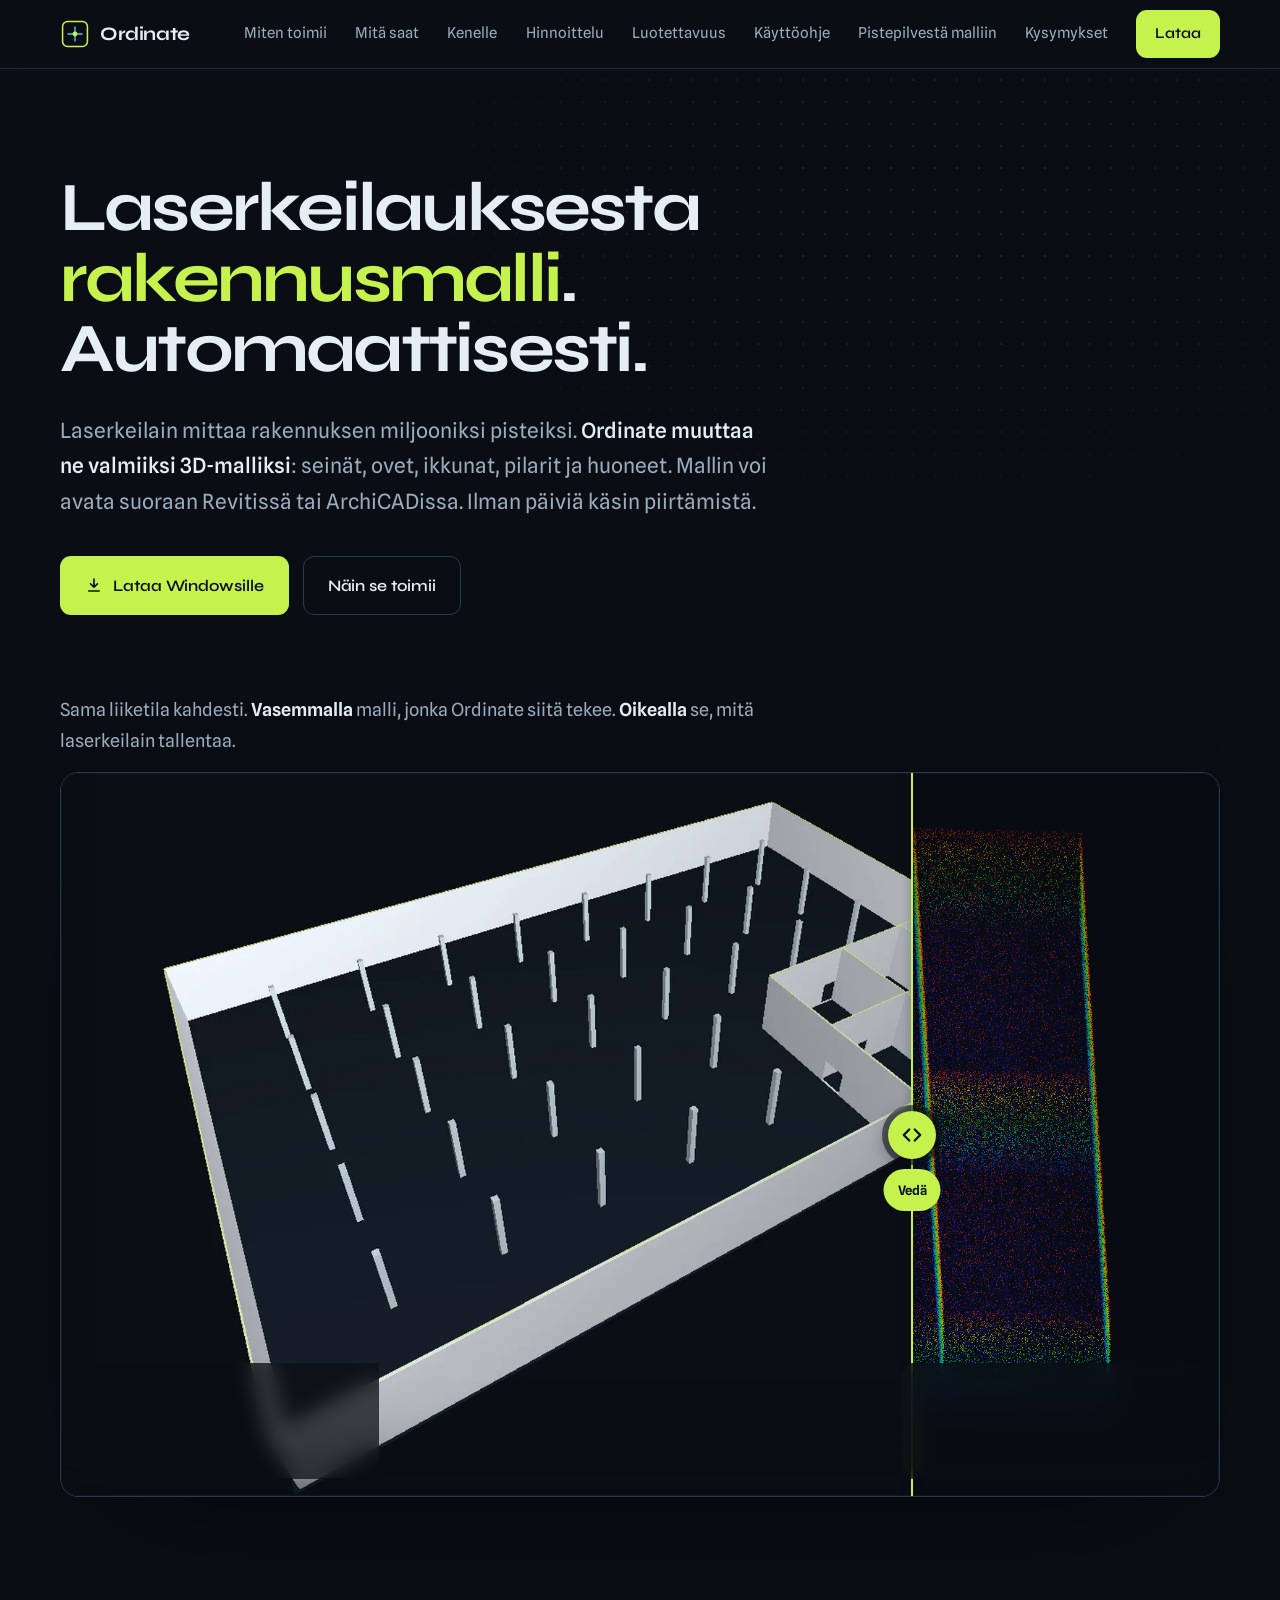
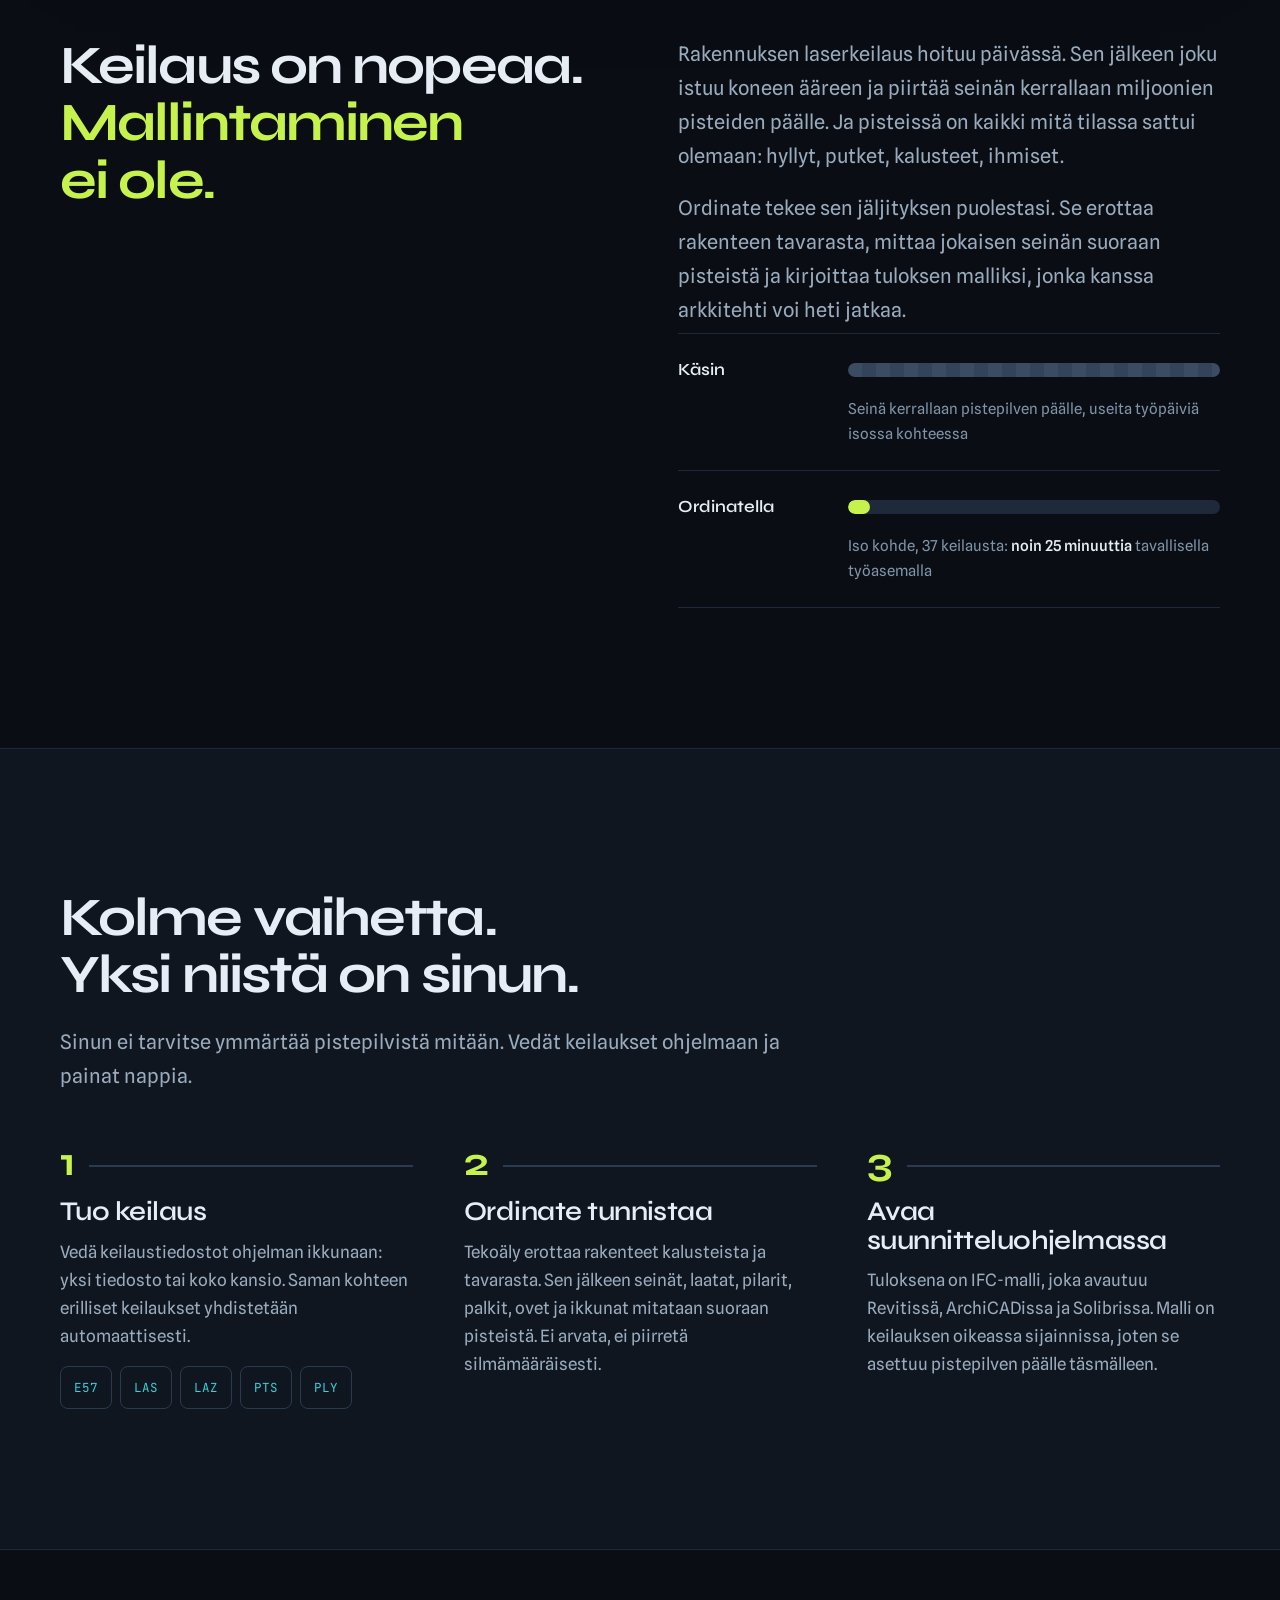
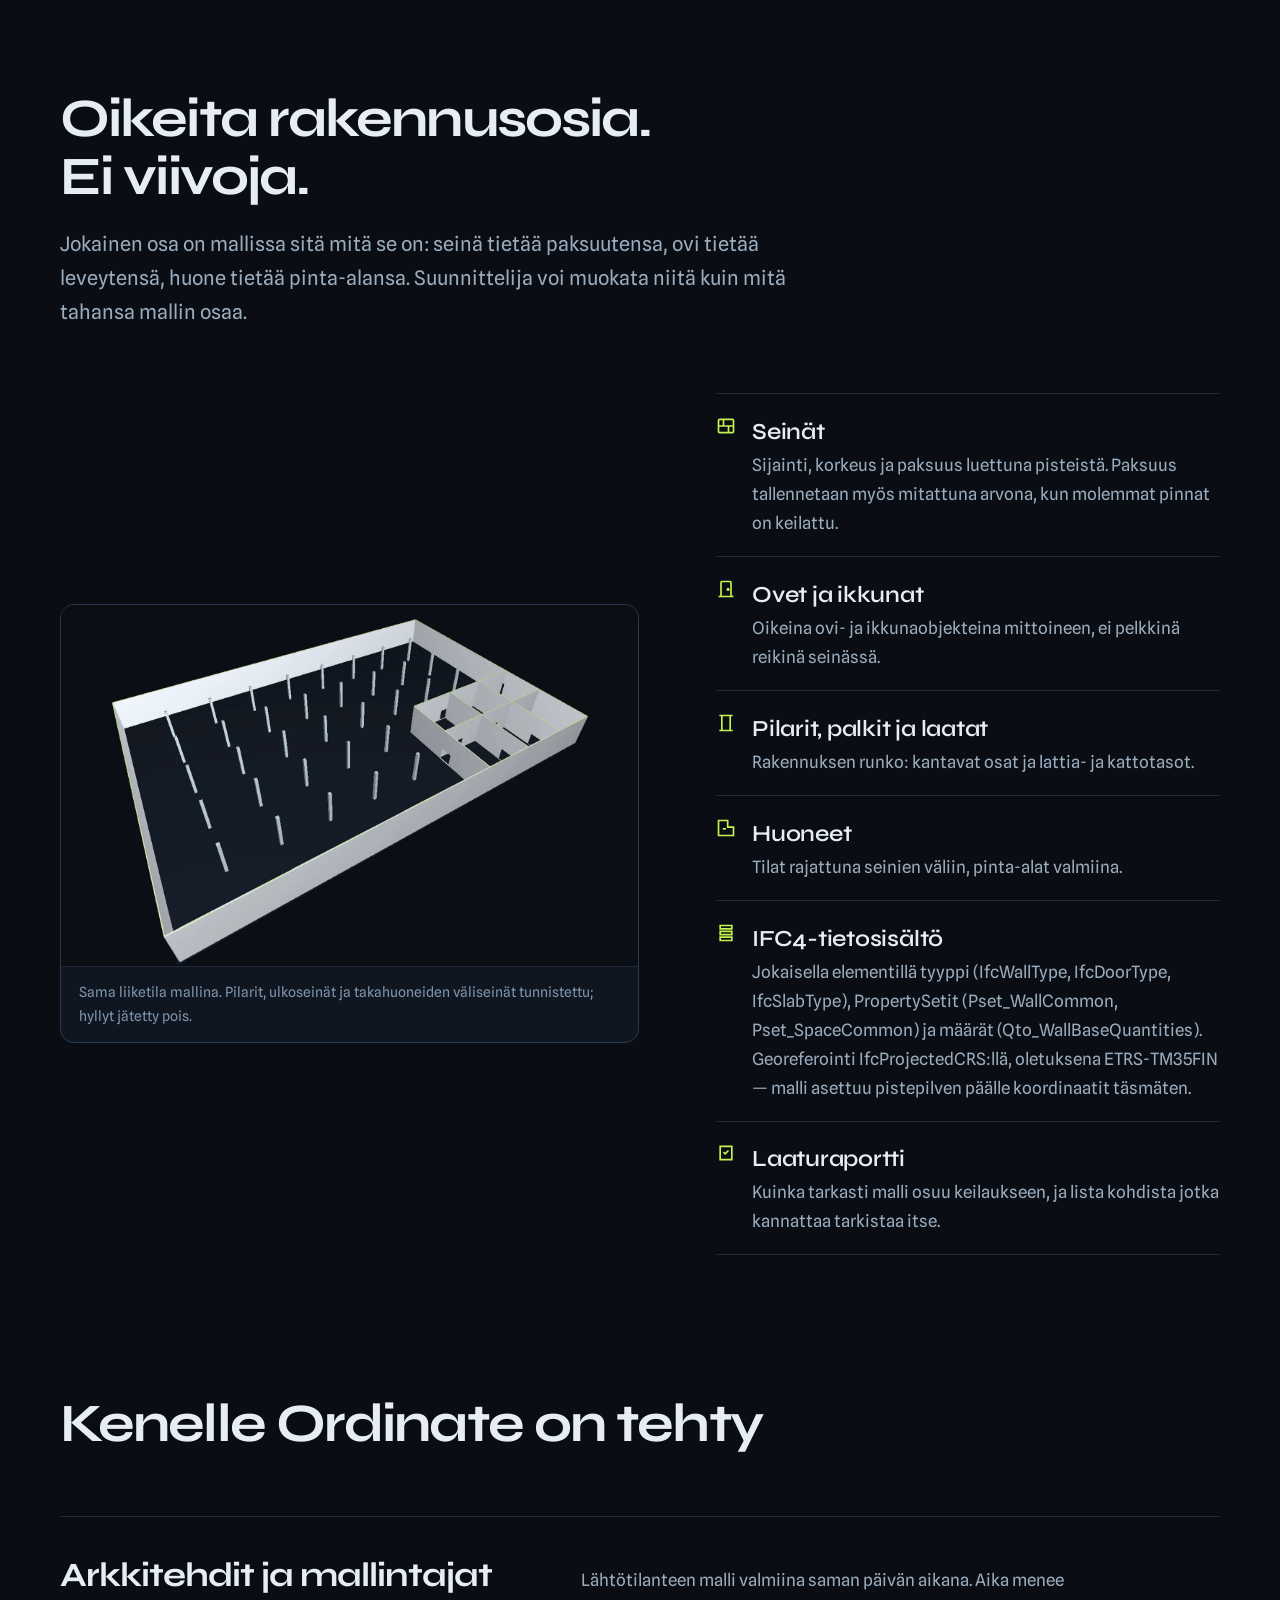
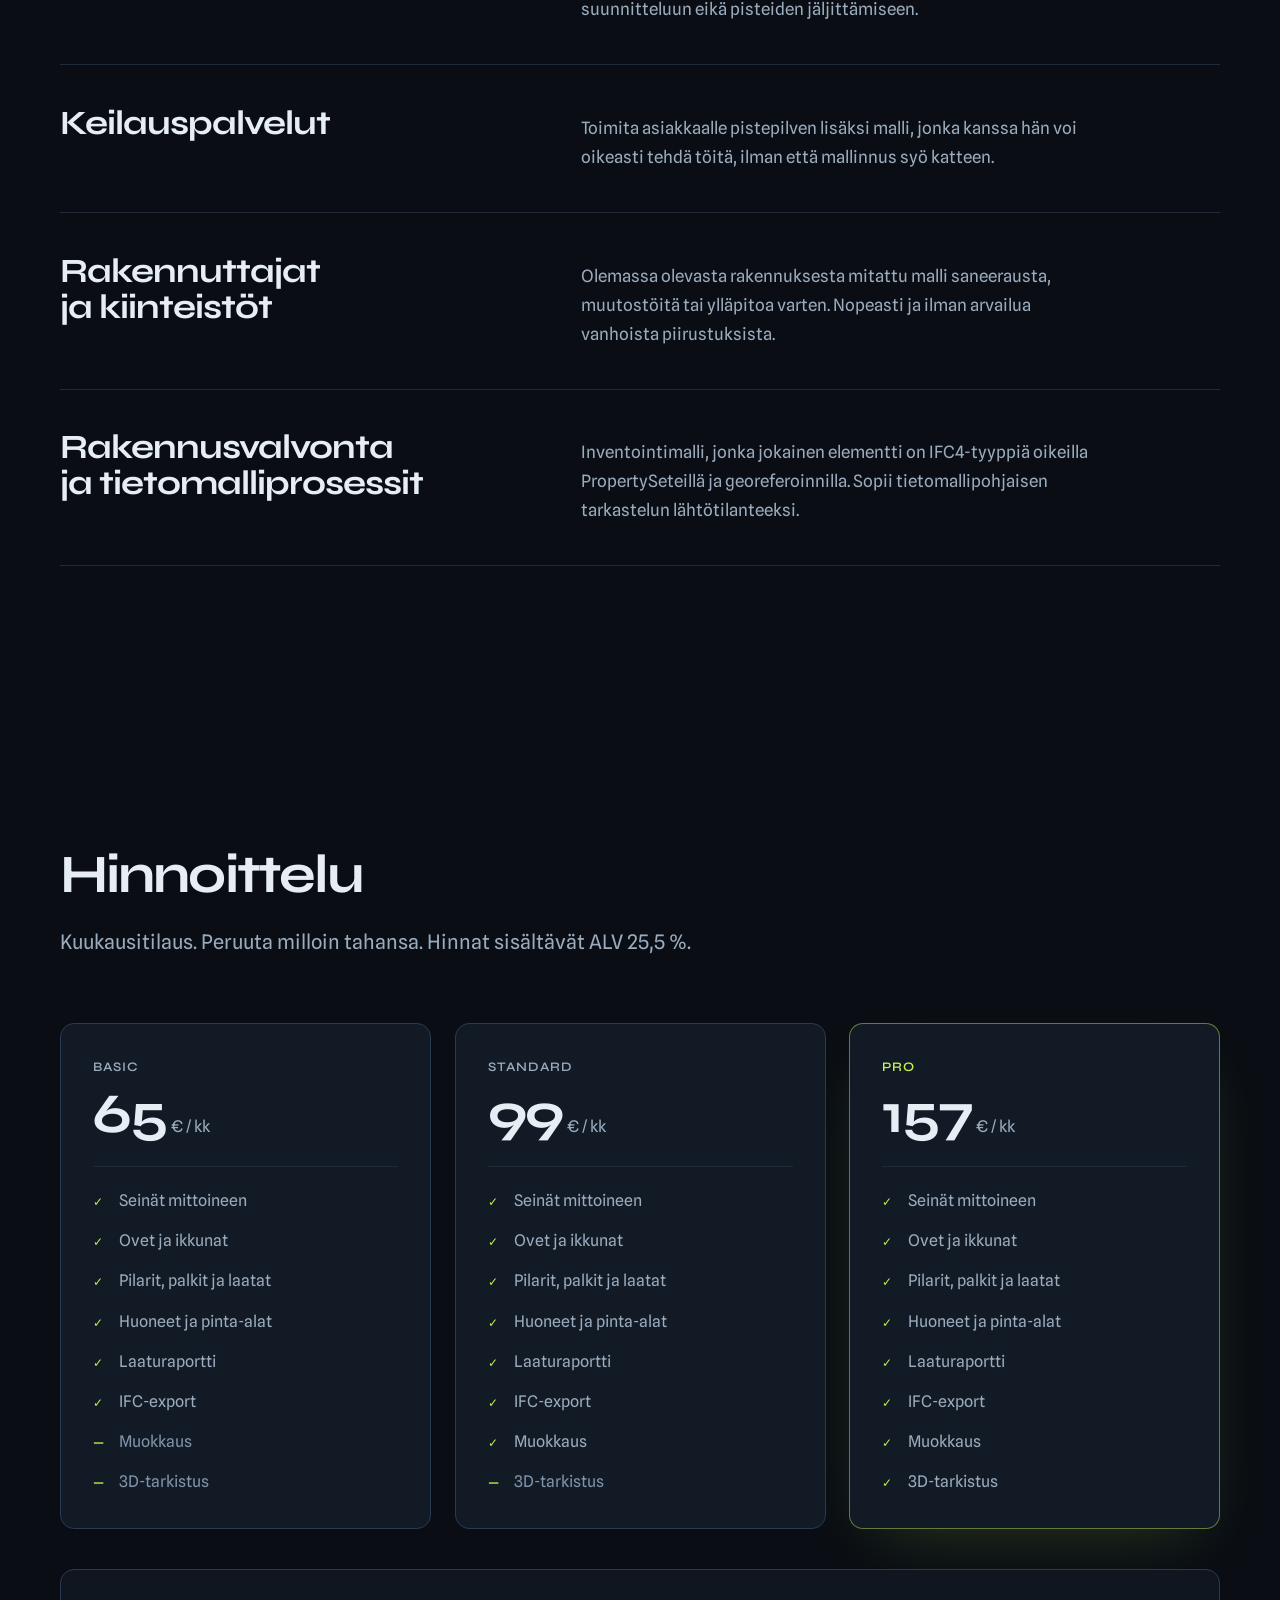
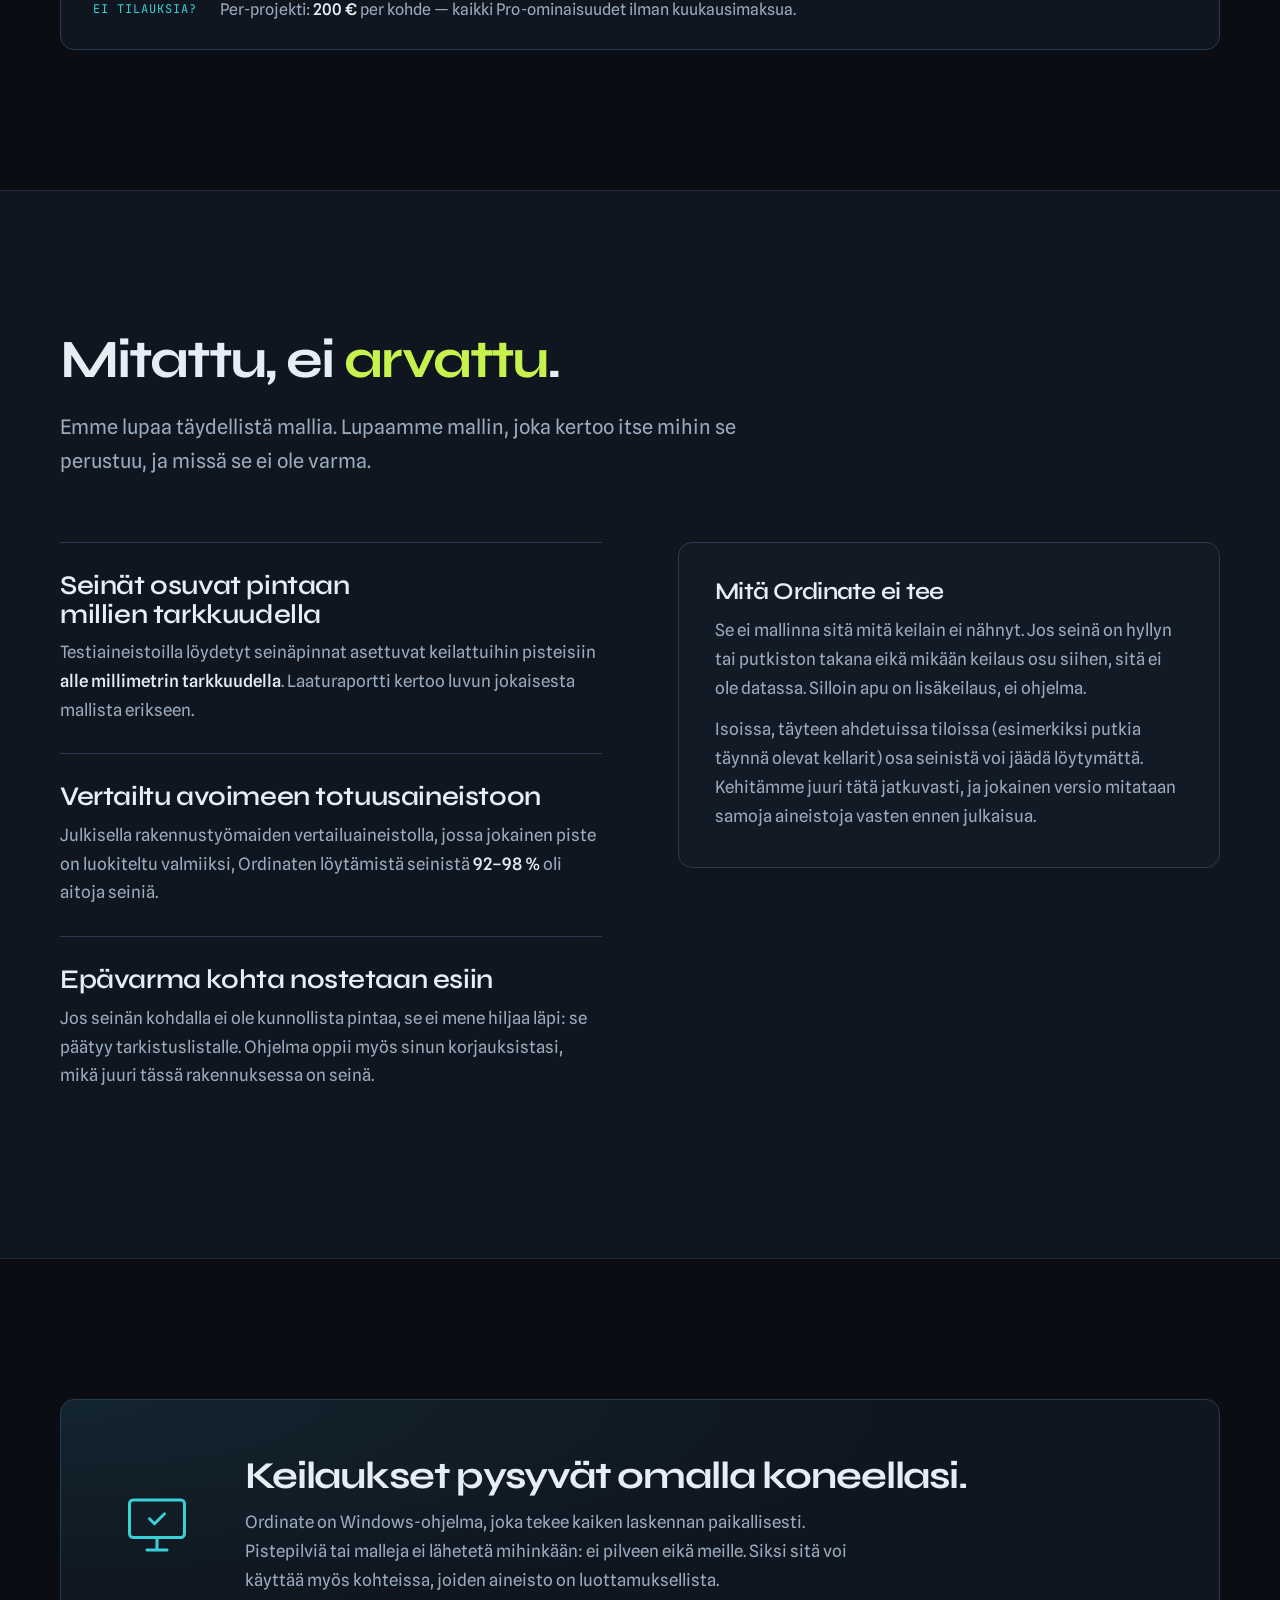
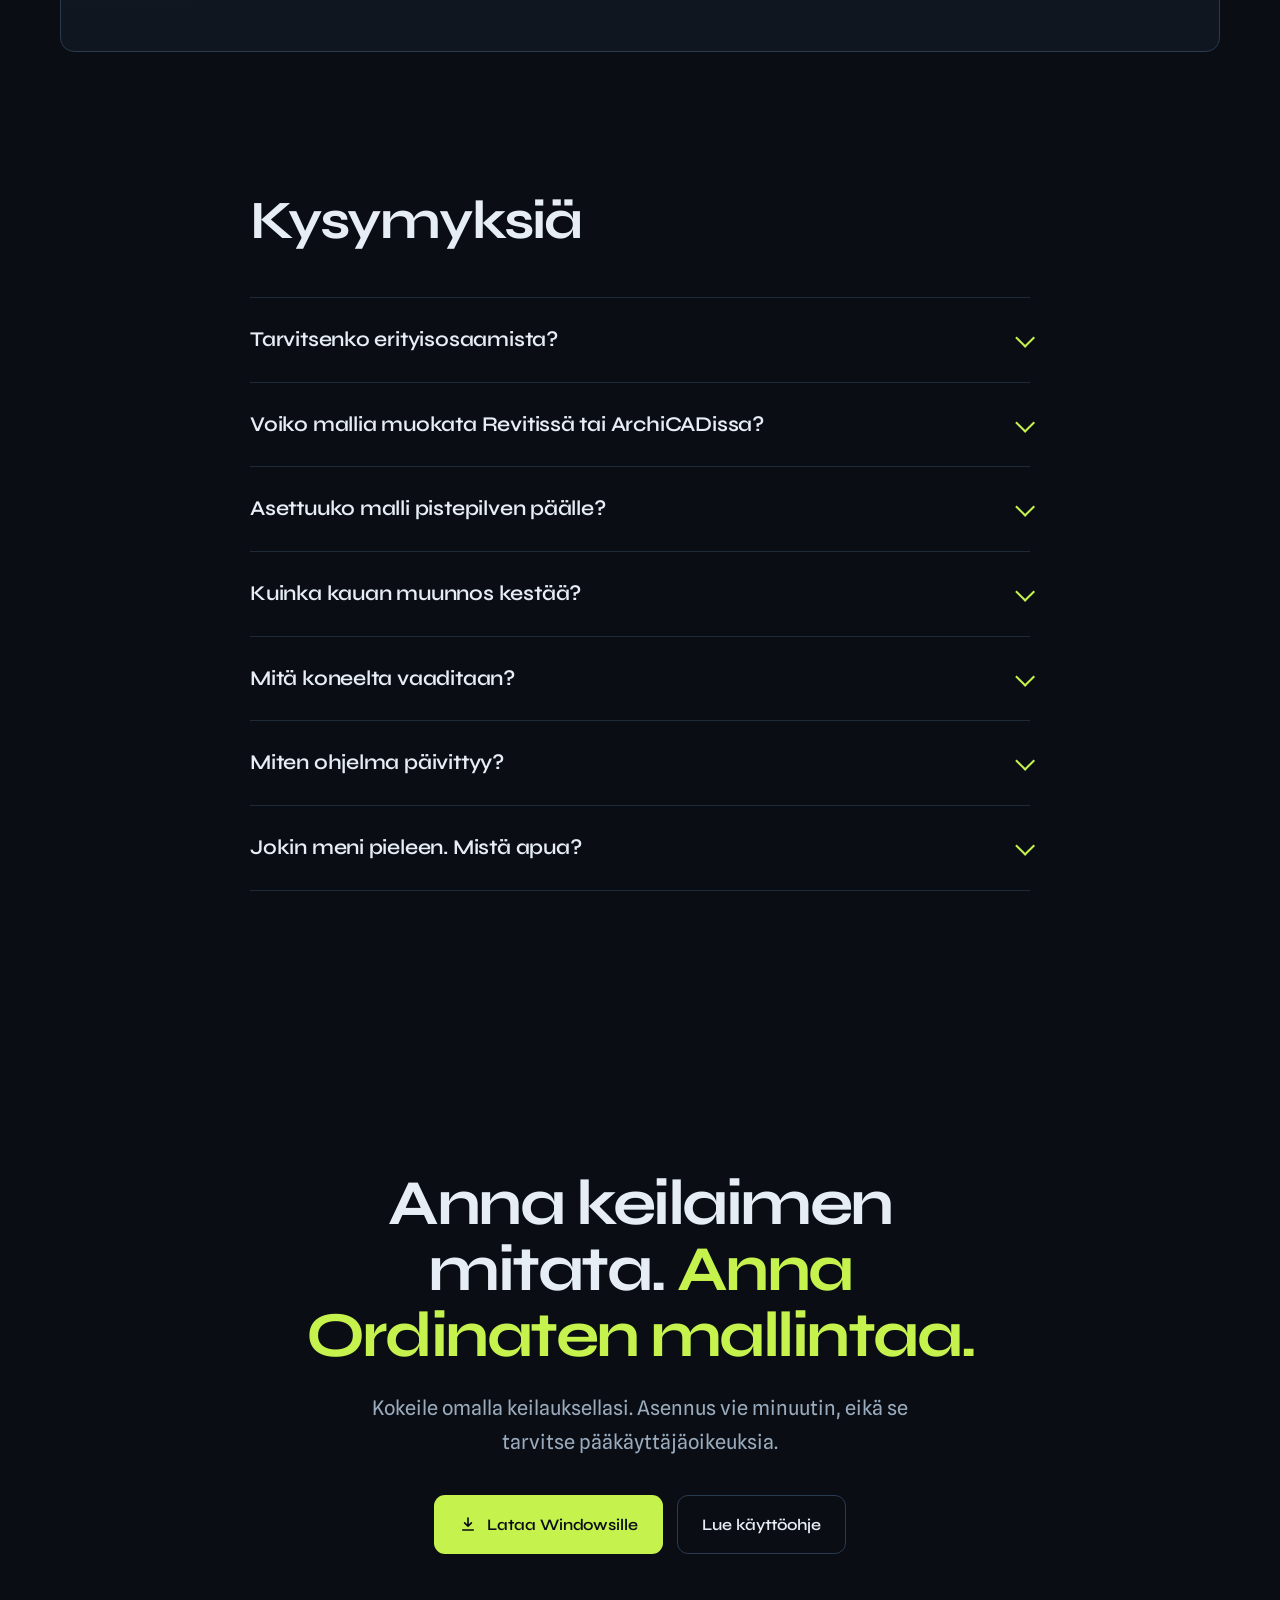
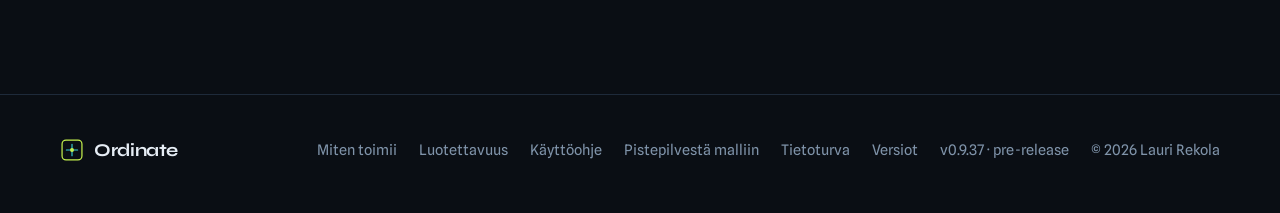
==== commit 7e3052f4: "Lisaa opas.html-linkki naviin ja footeriin Ankkeriteksti Pistepilvestä malliin tukee hakusanaa.  Co-" ====
--- a/index.html
+++ b/index.html
@@ -62,6 +62,7 @@
       <a href="#hinnoittelu">Hinnoittelu</a>
       <a href="#luotettavuus">Luotettavuus</a>
       <a href="ohje.html">Käyttöohje</a>
+      <a href="opas.html">Pistepilvestä malliin</a>
       <a href="#kysymykset">Kysymykset</a>
       <a class="btn btn-primary" href="https://github.com/Mcrauli/Ordinate-web/releases/latest/download/Ordinate-Setup.exe">Lataa</a>
     </div>
@@ -286,7 +287,7 @@
 <footer>
   <div class="wrap">
     <a class="brand" href="#top"><svg class="logo" style="width:24px;height:24px" viewBox="0 0 256 256" aria-hidden="true"><rect x="22" y="22" width="212" height="212" rx="42" fill="#0a0e14" stroke="#c6f24e" stroke-width="13"/><line x1="128" y1="68" x2="128" y2="188" stroke="#39d0d8" stroke-width="12" stroke-linecap="round"/><line x1="68" y1="128" x2="188" y2="128" stroke="#39d0d8" stroke-width="12" stroke-linecap="round"/><circle cx="128" cy="128" r="21" fill="#c6f24e"/></svg>Ordinate</a>
-    <div class="links"><a href="#miten">Miten toimii</a><a href="#luotettavuus">Luotettavuus</a><a href="ohje.html">Käyttöohje</a><a href="tietoturva.html">Tietoturva</a><a href="https://github.com/Mcrauli/Ordinate-web/releases">Versiot</a><span>v0.9.37 · pre-release</span><span>© 2026 Lauri Rekola</span></div>
+    <div class="links"><a href="#miten">Miten toimii</a><a href="#luotettavuus">Luotettavuus</a><a href="ohje.html">Käyttöohje</a><a href="opas.html">Pistepilvestä malliin</a><a href="tietoturva.html">Tietoturva</a><a href="https://github.com/Mcrauli/Ordinate-web/releases">Versiot</a><span>v0.9.37 · pre-release</span><span>© 2026 Lauri Rekola</span></div>
   </div>
 </footer>
 
--- a/css/site.css
+++ b/css/site.css
@@ -108,12 +108,12 @@
 .tag-side.r .k{color:var(--accent)}
 .tag-side .t{font-family:"Syne";font-weight:700;font-size:clamp(16px,1.8vw,20px);letter-spacing:-.02em;line-height:1.15}
 .tag-side .d{font-size:14px;color:var(--muted);line-height:1.45}
-.drag-hint{position:absolute;top:calc(50% + 34px);left:50%;transform:translateX(-50%);font-size:13px;font-weight:600;color:var(--bg);background:var(--accent);padding:8px 12px;border-radius:100px;white-space:nowrap;transition:opacity .5s var(--ease),transform .5s var(--ease)}
+.drag-hint{position:absolute;top:calc(50% + 34px);left:50%;transform:translateX(-50%);font-size:13px;font-weight:600;color:var(--bg);background:var(--accent);padding:10px 14px;border-radius:100px;white-space:nowrap;transition:opacity .5s var(--ease),transform .5s var(--ease)}
 .compare.used .drag-hint{transform:translate3d(-50%,-4px,0)}
 .compare.used .drag-hint{opacity:0}
 .compare:not(.used) .knob{animation:knob-pulse 2.8s var(--ease) 1.8s infinite}
 @keyframes knob-pulse{0%,100%{box-shadow:0 0 0 6px rgba(10,14,20,.55),0 6px 20px rgba(0,0,0,.5)}60%{box-shadow:0 0 0 11px rgba(198,242,78,.14),0 0 0 6px rgba(10,14,20,.55),0 6px 20px rgba(0,0,0,.5)}}
-@media(max-width:620px){.tag-side .d{display:none}.tag-side{bottom:12px;padding:8px 10px}.tag-side.l{left:10px}.tag-side.r{right:10px}}
+@media(max-width:620px){.tag-side .d{display:none}.tag-side{bottom:12px;padding:10px 12px}.tag-side.l{left:10px}.tag-side.r{right:10px}}
 
 /* SECTIONS */
 section{padding:clamp(80px,11vw,140px) 0}
@@ -148,7 +148,7 @@
 .step h3{font-size:clamp(23px,2.4vw,27px);font-weight:600;letter-spacing:-.02em}
 .step p{margin-top:12px;color:var(--muted);font-size:17px;line-height:1.65}
 .files{margin-top:16px;display:flex;flex-wrap:wrap;gap:8px}
-.files span{font-family:"JetBrains Mono",monospace;font-size:12.5px;color:var(--accent-2);border:1px solid var(--line-2);border-radius:8px;padding:8px 11px}
+.files span{font-family:"JetBrains Mono",monospace;font-size:12.5px;color:var(--accent-2);border:1px solid var(--line-2);border-radius:8px;padding:10px 13px}
 @media(max-width:860px){.steps{grid-template-columns:1fr;gap:48px}}
 
 /* WHAT YOU GET: image + defined list */
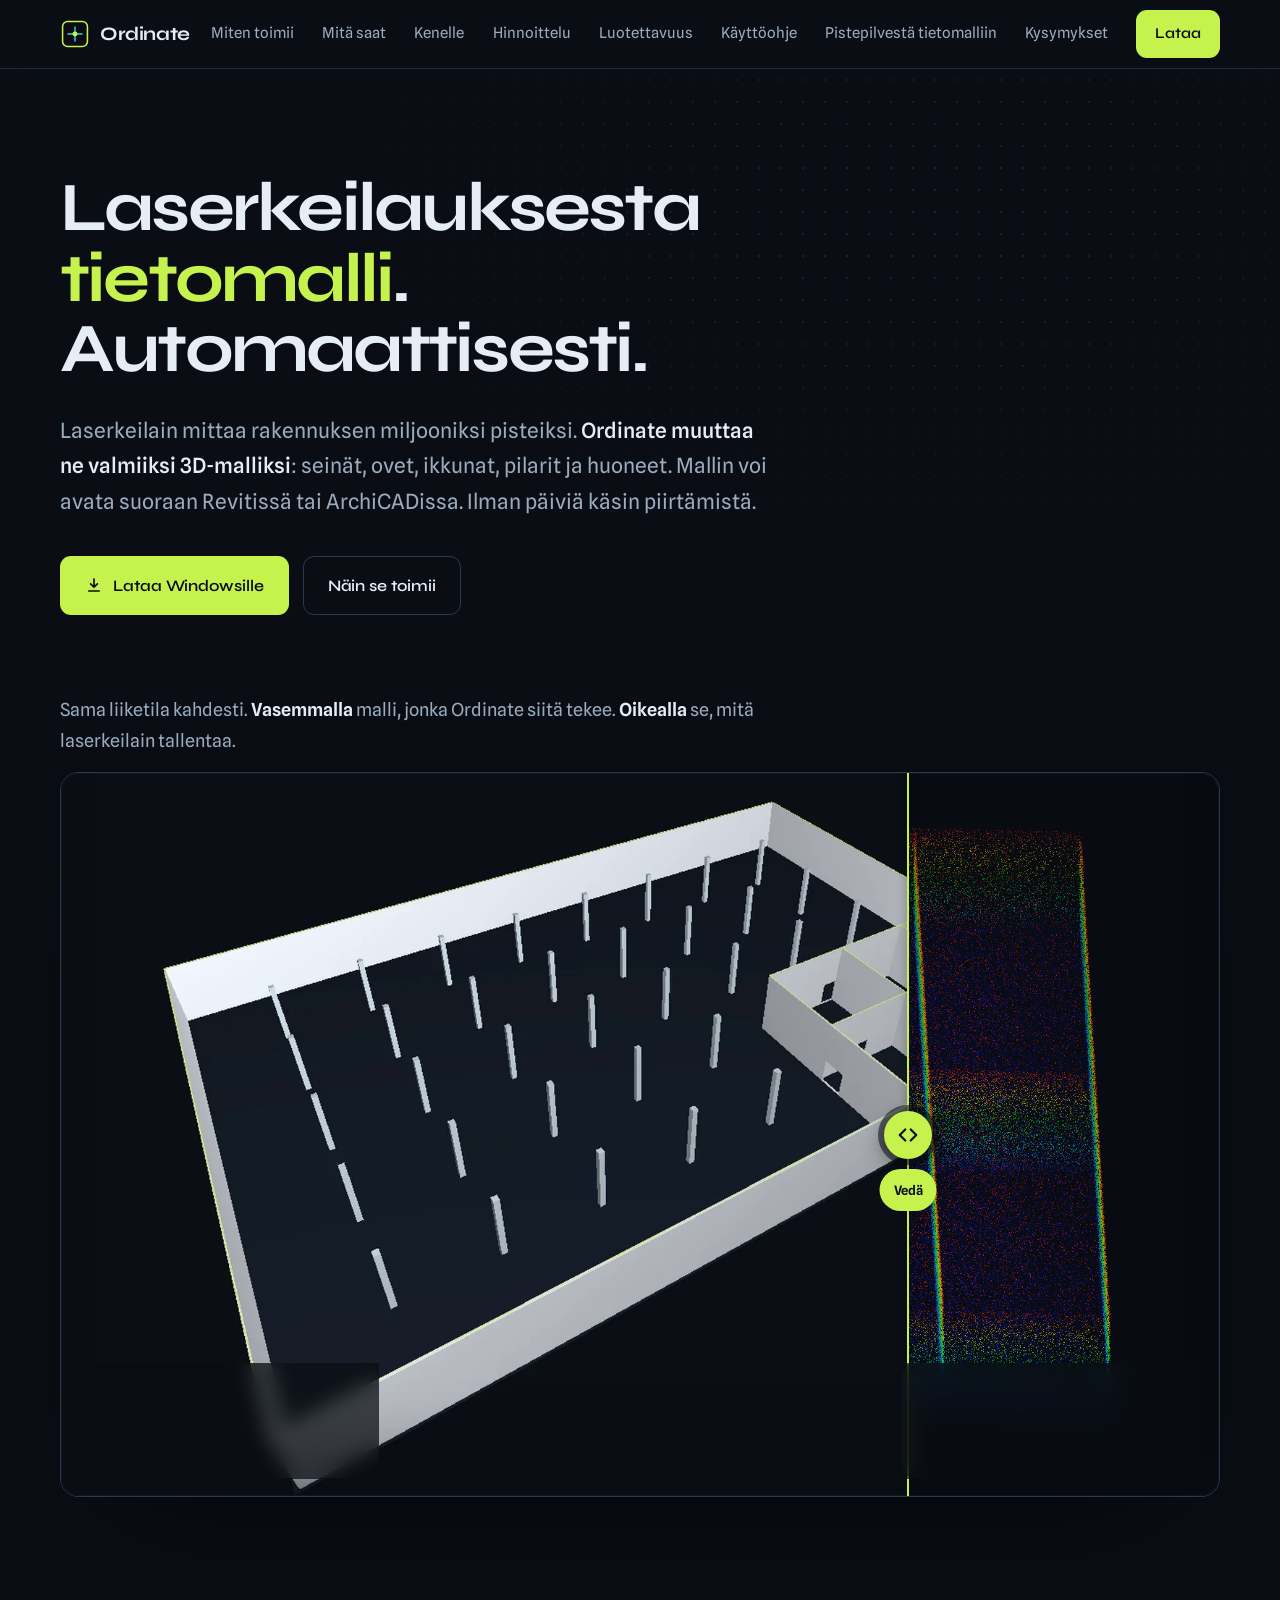
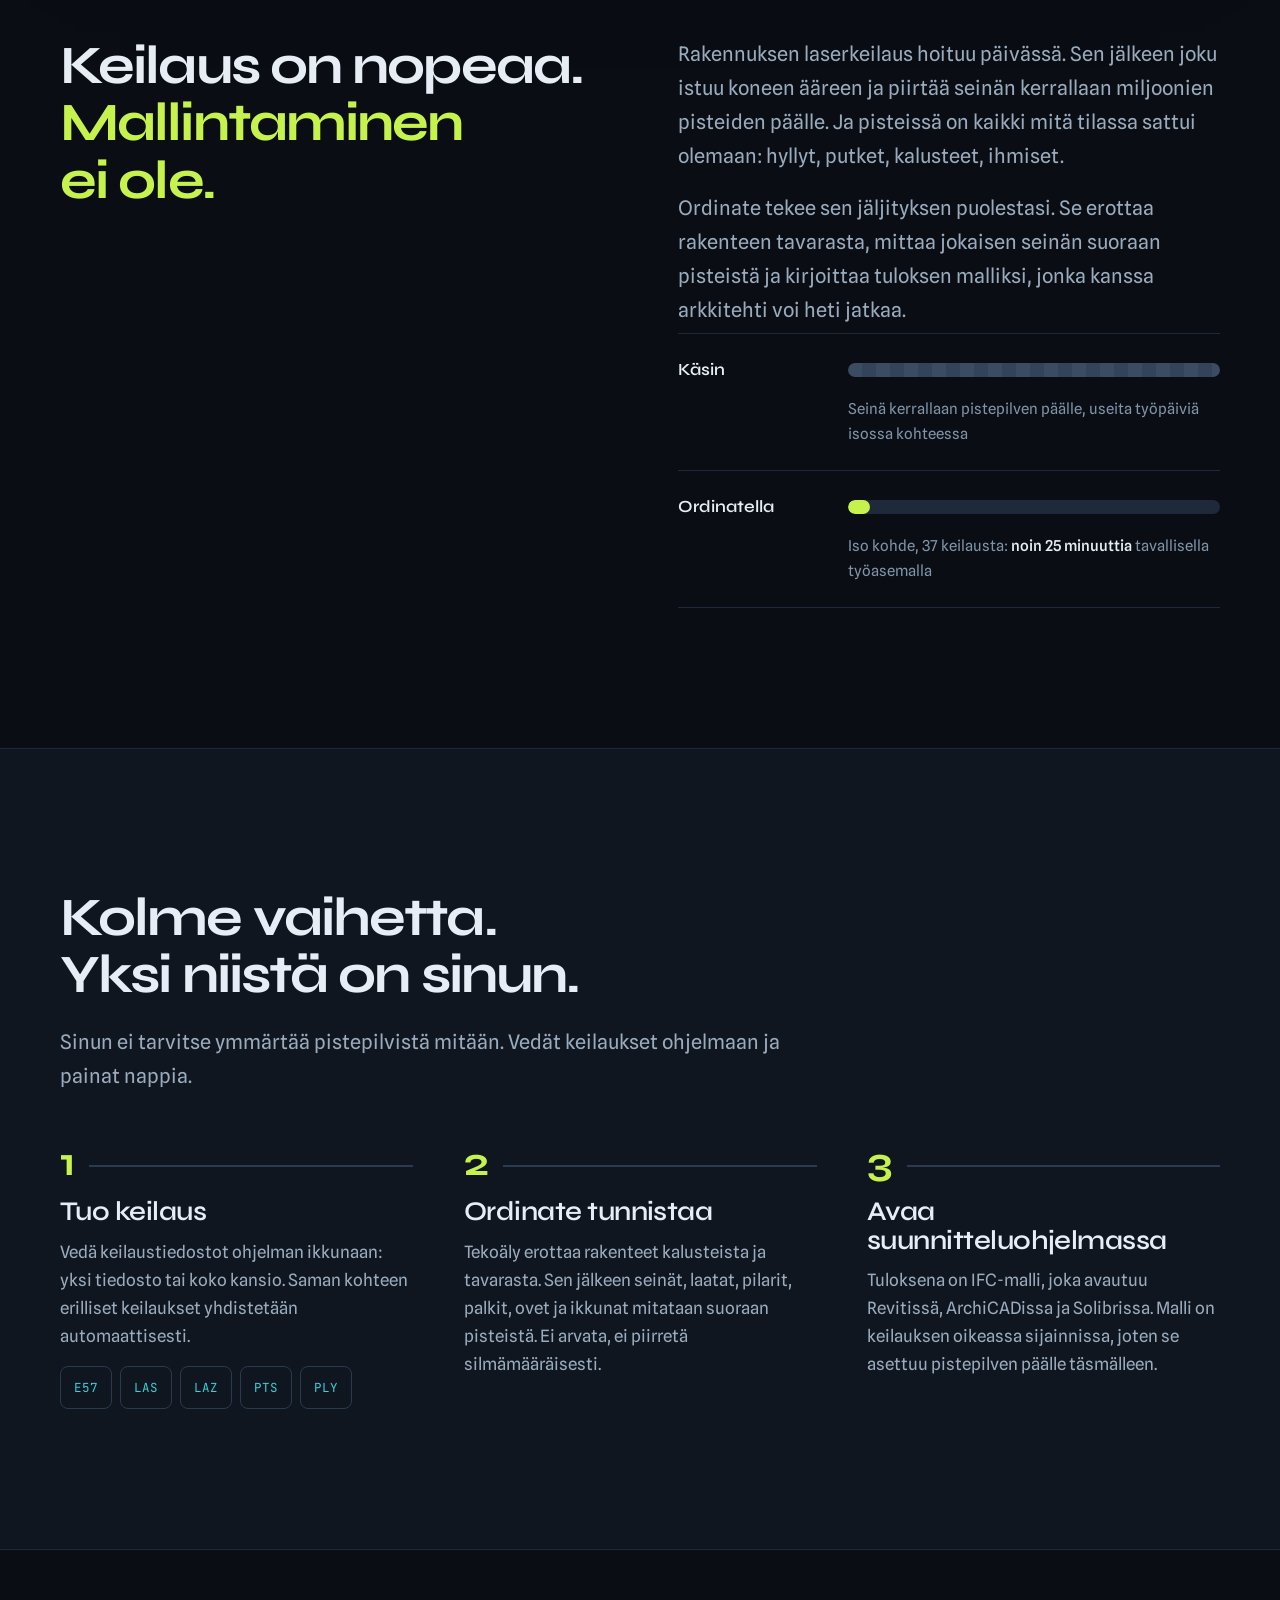
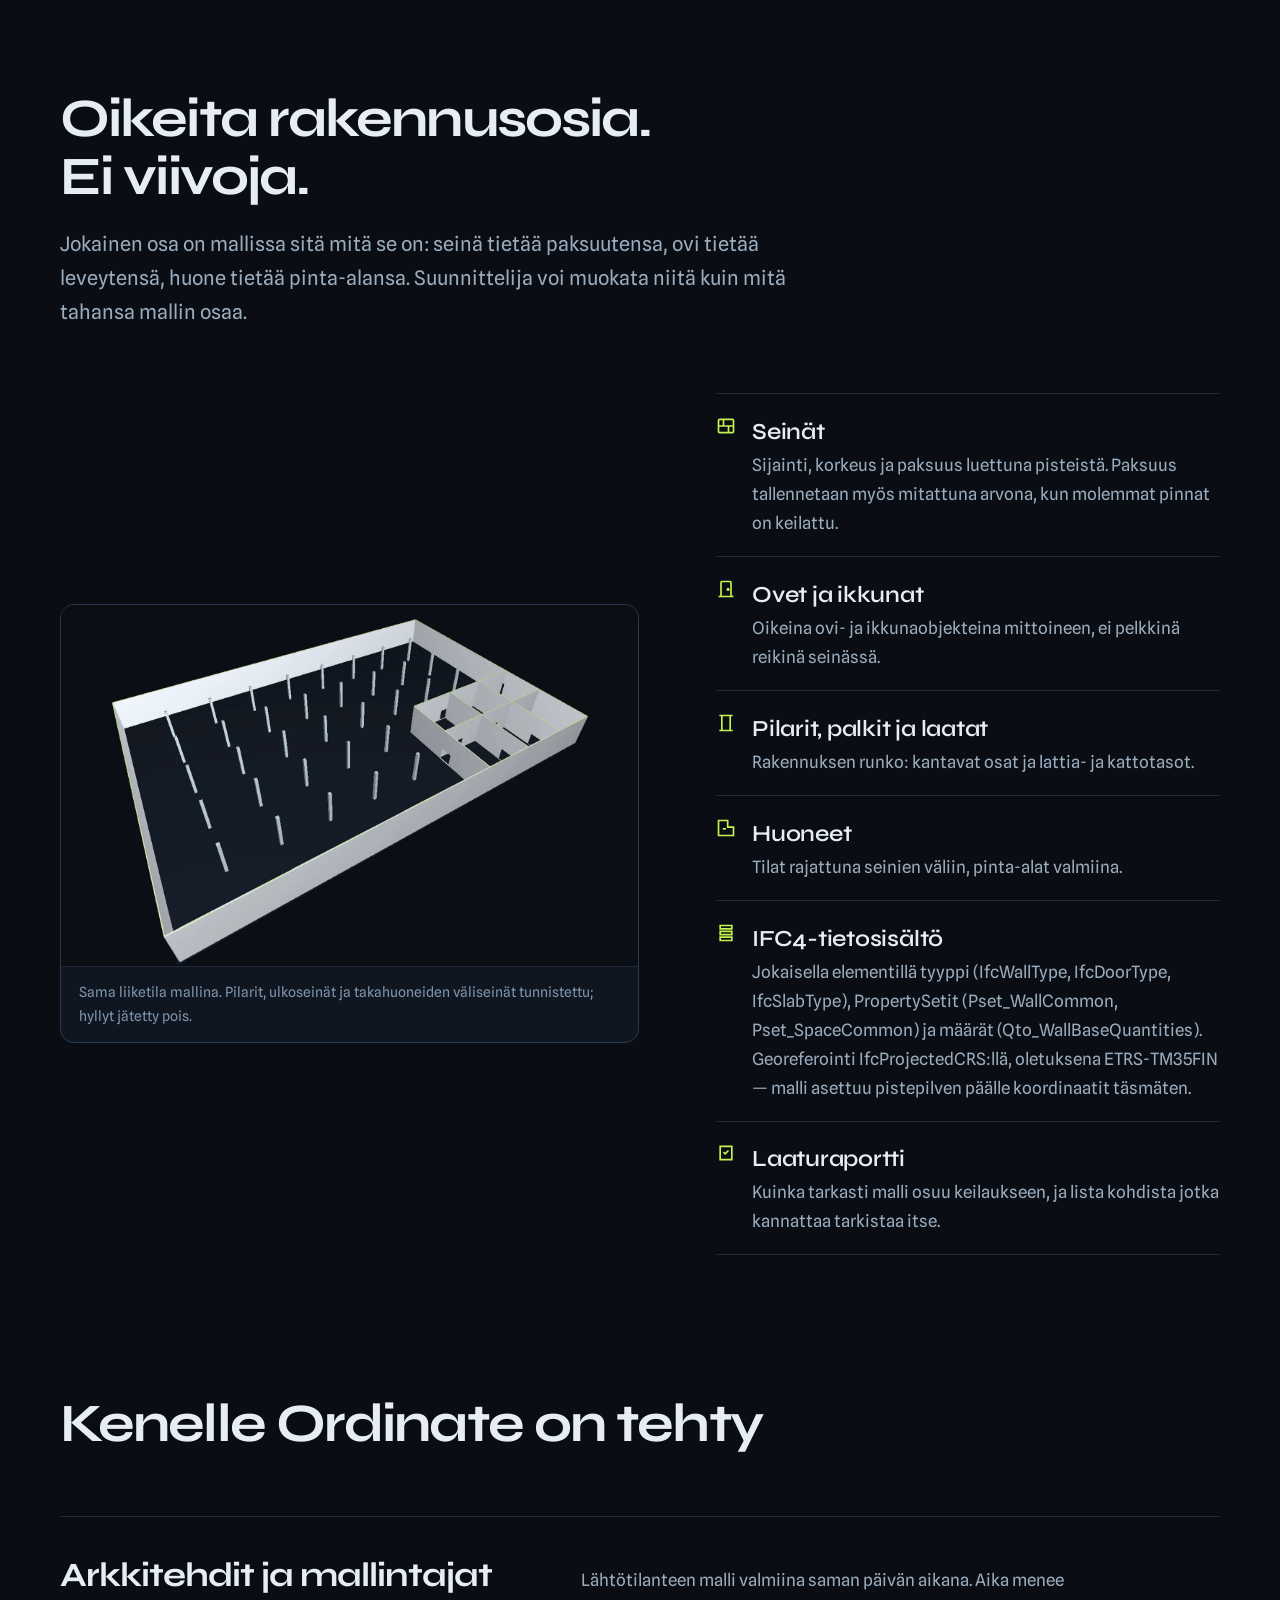
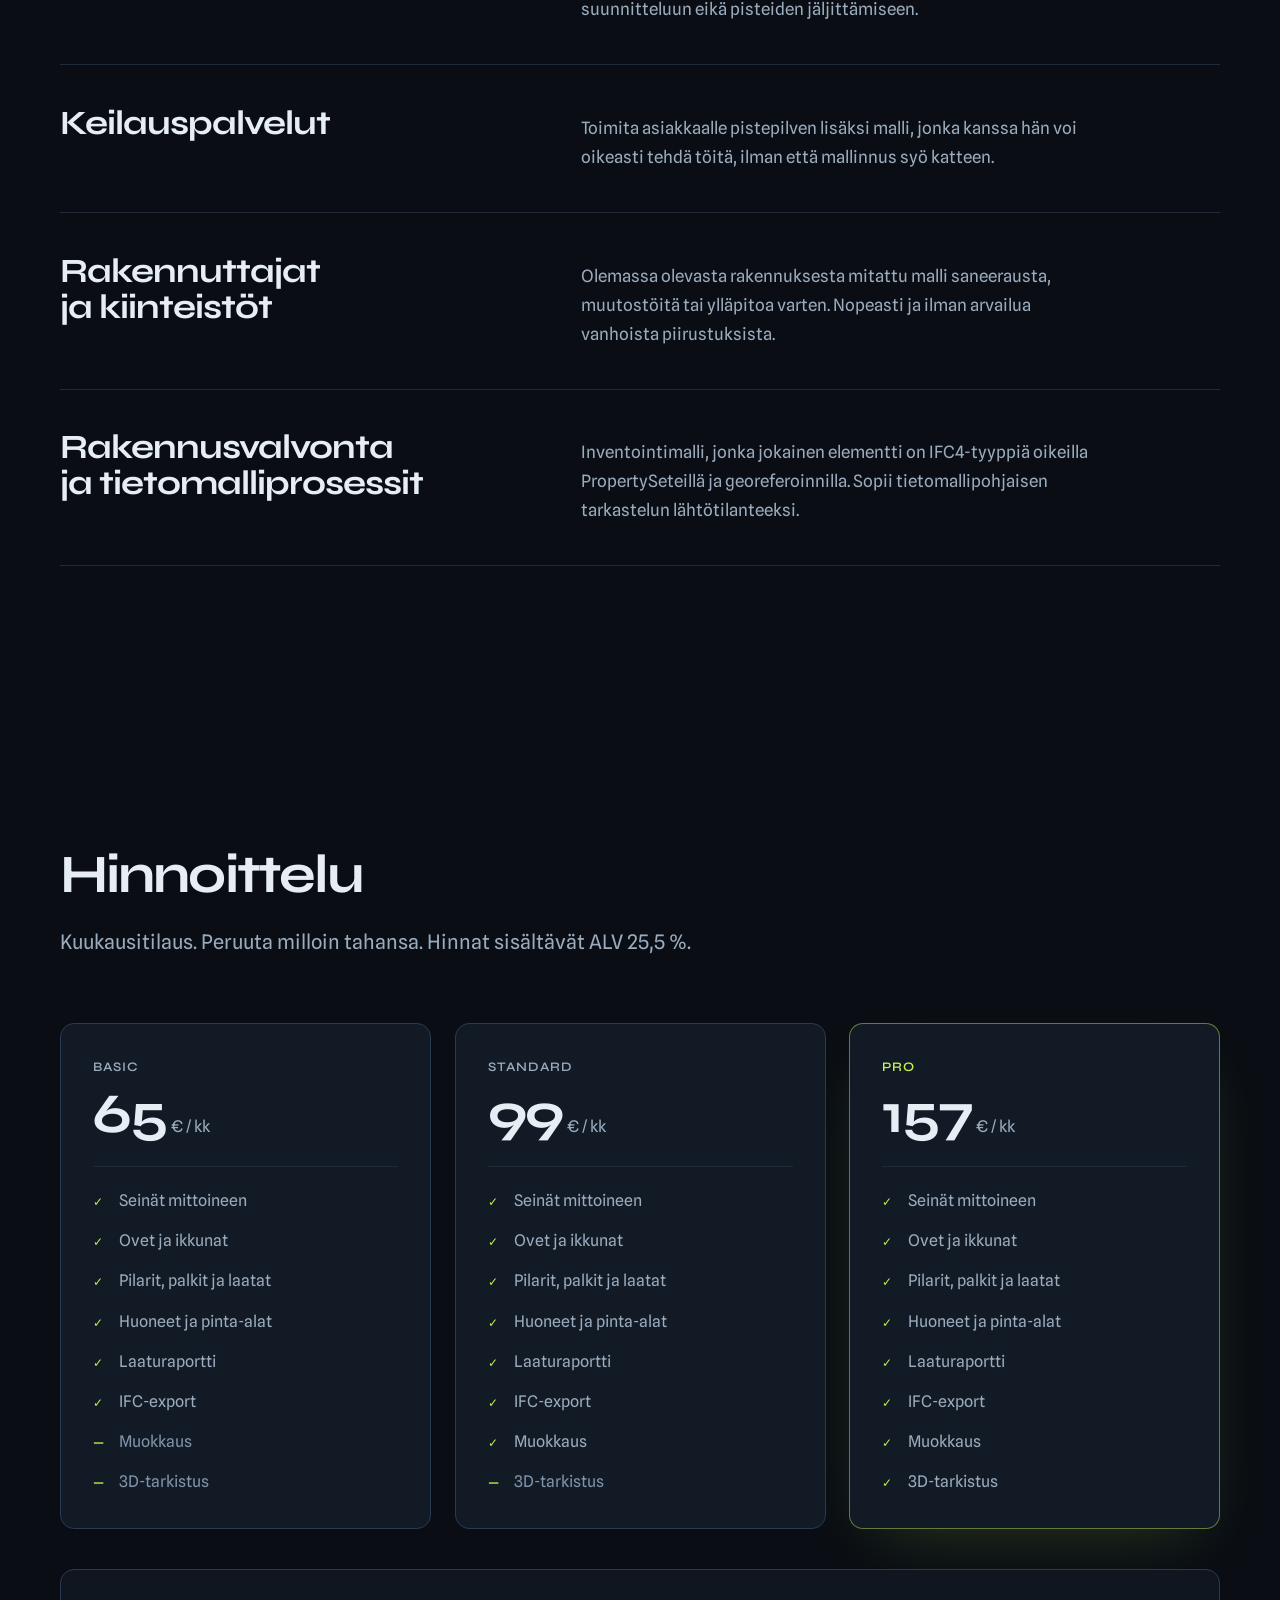
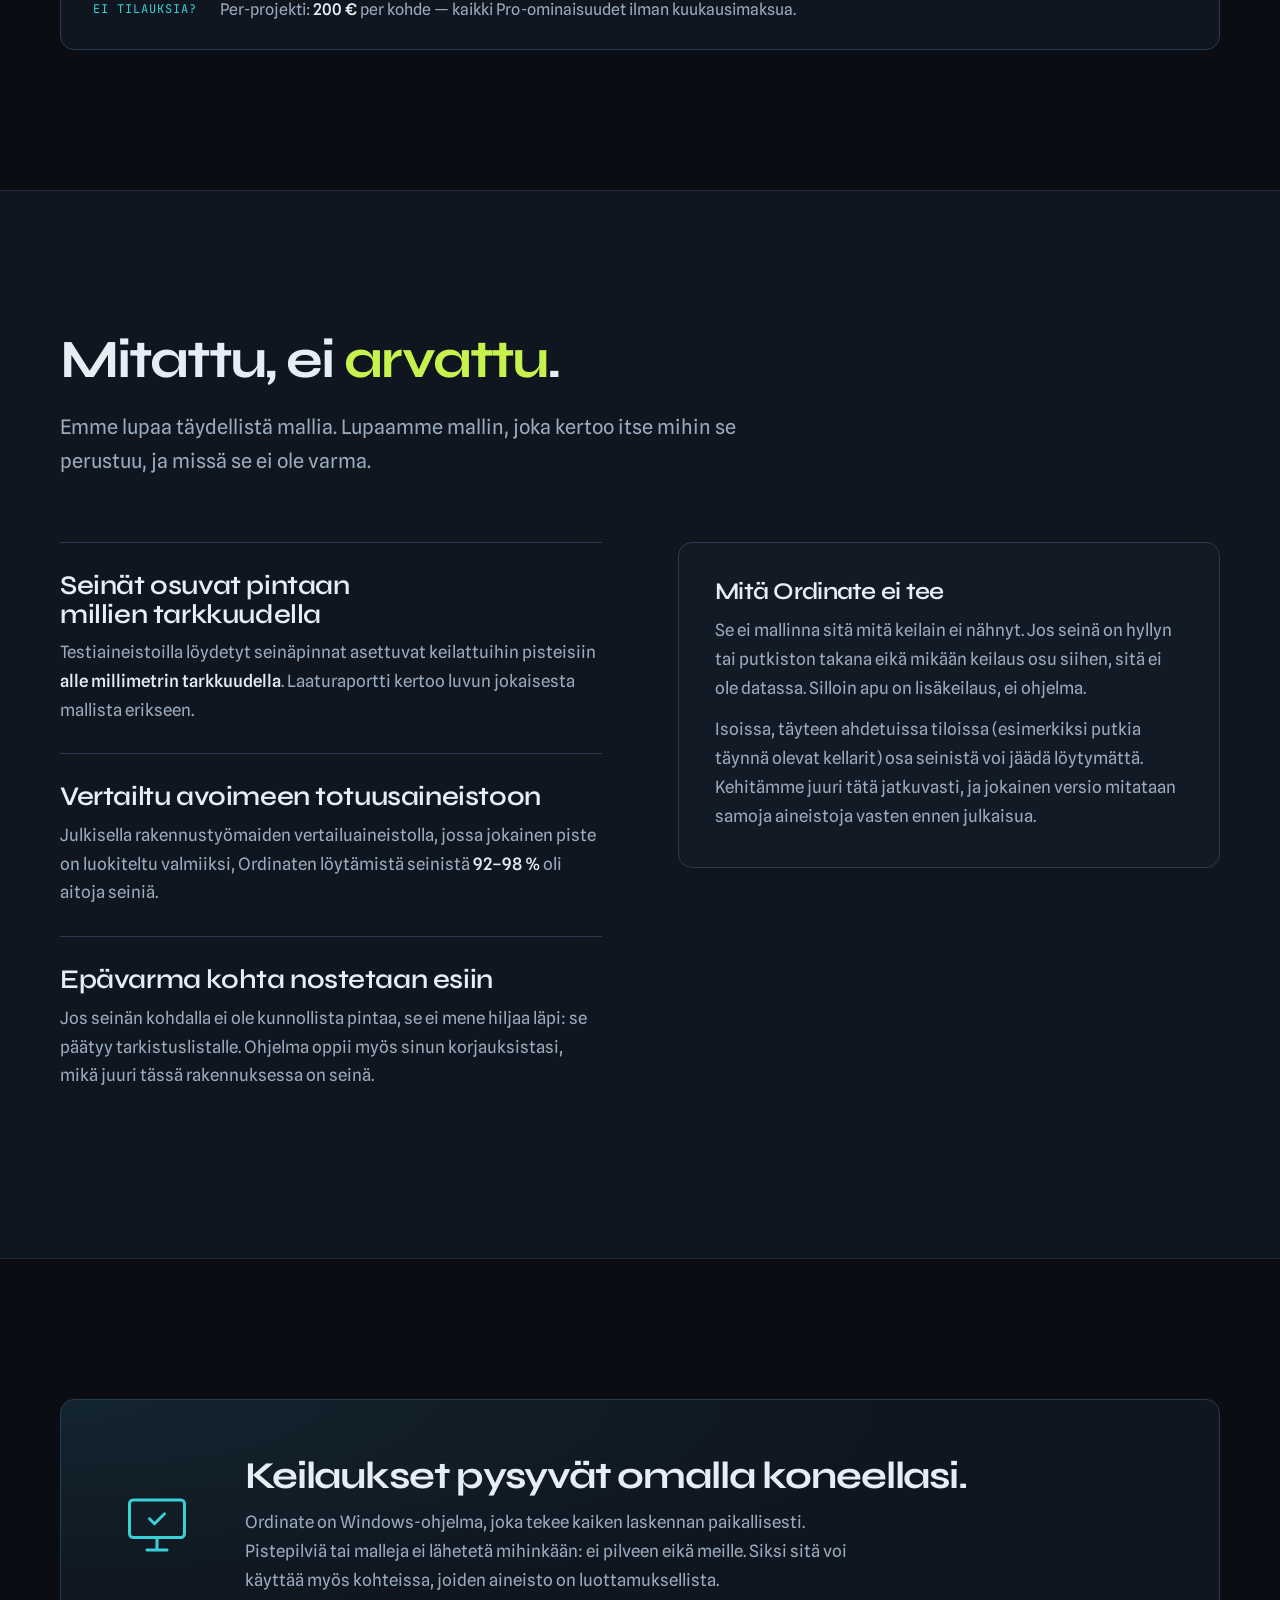
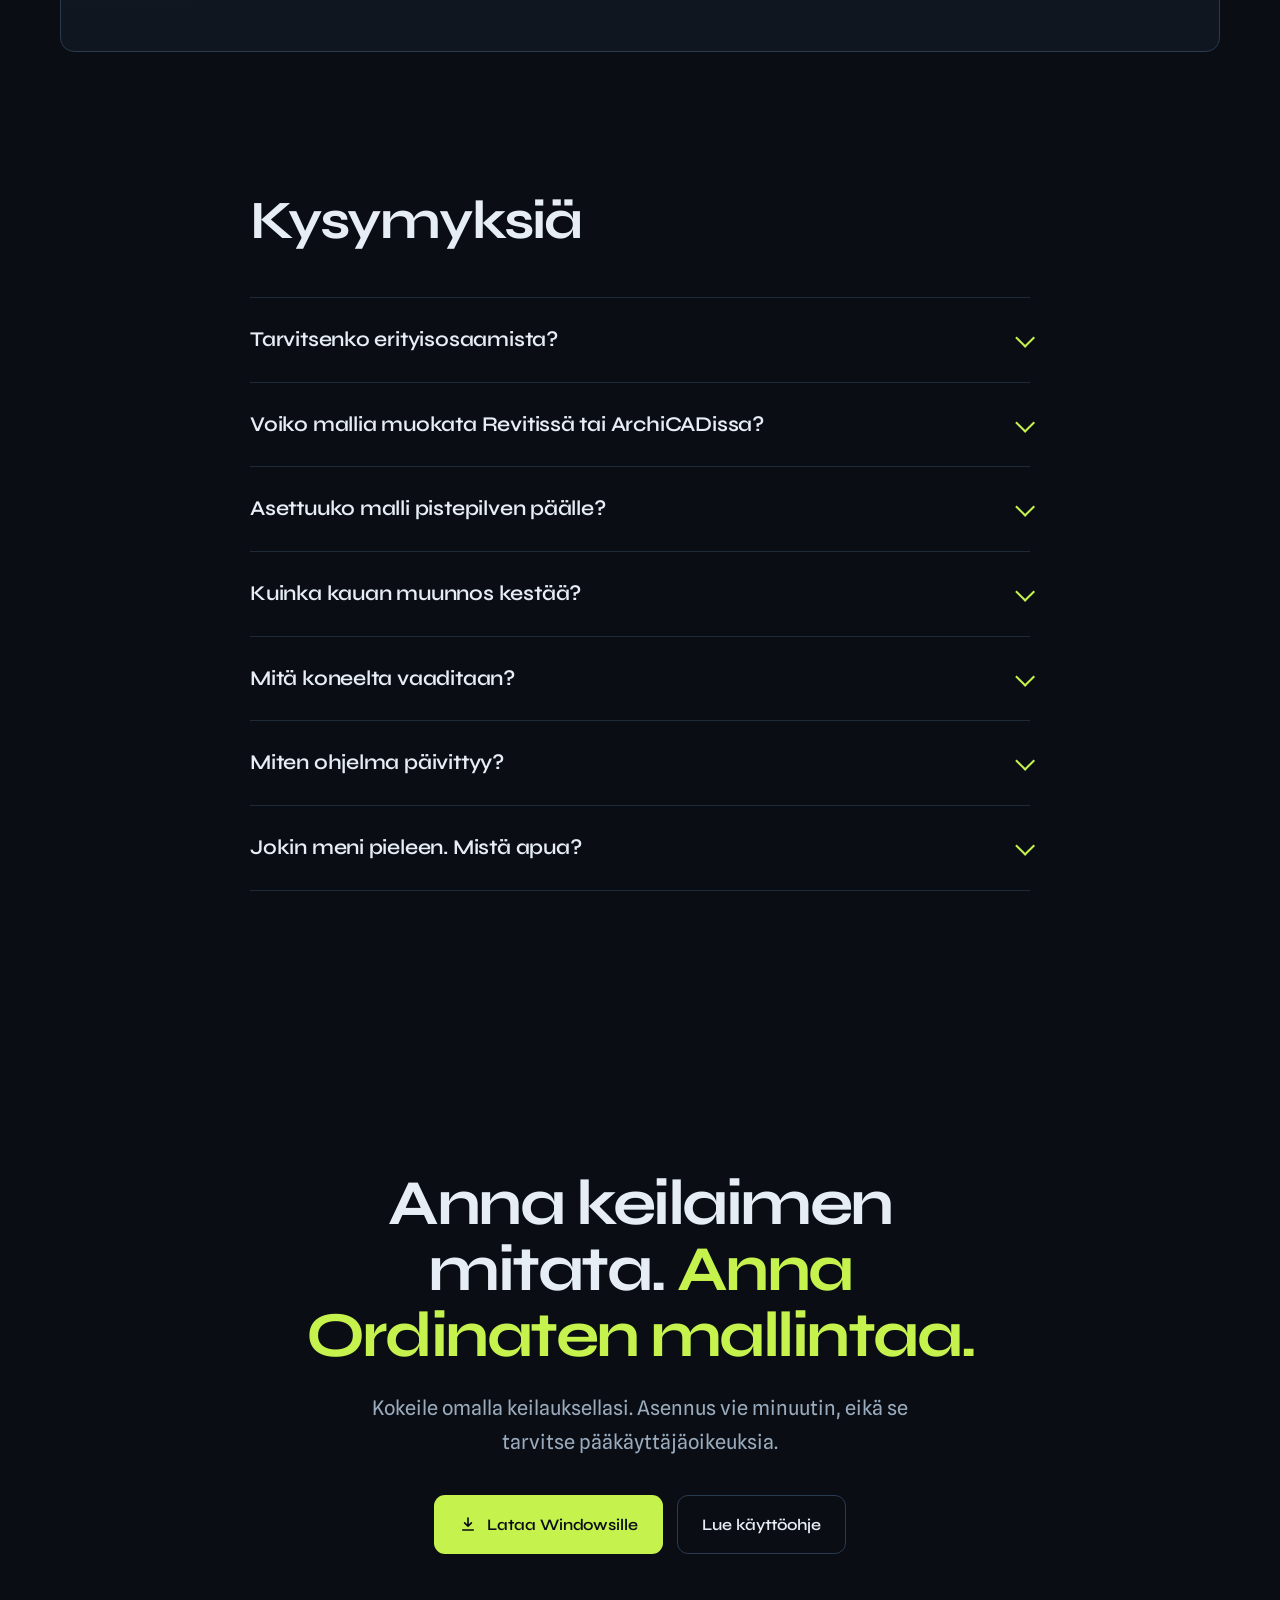
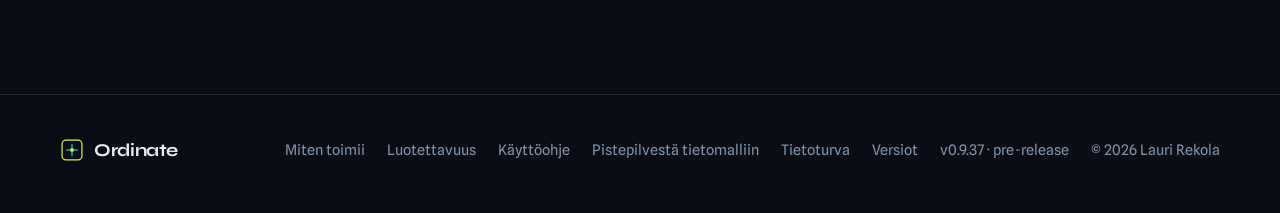
==== commit cf7379fb: "Korjaa rakennusmalli -> tietomalli kaikkialla Co-Authored-By: Claude Sonnet 4.6 <noreply@anthropic.c" ====
--- a/index.html
+++ b/index.html
@@ -3,15 +3,15 @@
 <head>
 <meta charset="UTF-8">
 <meta name="viewport" content="width=device-width, initial-scale=1.0">
-<title>Ordinate · Laserkeilauksesta rakennusmalli automaattisesti</title>
-<meta name="description" content="Ordinate muuttaa laserkeilatun pistepilven valmiiksi 3D-rakennusmalliksi: seinät, ovet, ikkunat, pilarit ja tilat. Avautuu suoraan Revitissä ja ArchiCADissa. Data pysyy omalla koneellasi.">
-<meta property="og:title" content="Ordinate · Laserkeilauksesta rakennusmalli automaattisesti">
+<title>Ordinate · Laserkeilauksesta tietomalli automaattisesti</title>
+<meta name="description" content="Ordinate muuttaa laserkeilatun pistepilven valmiiksi 3D-tietomalliksi: seinät, ovet, ikkunat, pilarit ja tilat. Avautuu suoraan Revitissä ja ArchiCADissa. Data pysyy omalla koneellasi.">
+<meta property="og:title" content="Ordinate · Laserkeilauksesta tietomalli automaattisesti">
 <meta property="og:description" content="Pistepilvestä valmis IFC-malli minuuteissa. Seinät, ovet, ikkunat, pilarit ja tilat tunnistettuna.">
 <meta property="og:image" content="https://rekolalauri.fi/Ordinate-web/img/after.webp">
 <meta property="og:url" content="https://rekolalauri.fi/Ordinate-web/">
 <meta property="og:type" content="website">
 <meta name="twitter:card" content="summary_large_image">
-<meta name="twitter:title" content="Ordinate · Laserkeilauksesta rakennusmalli automaattisesti">
+<meta name="twitter:title" content="Ordinate · Laserkeilauksesta tietomalli automaattisesti">
 <meta name="twitter:image" content="https://rekolalauri.fi/Ordinate-web/img/after.webp">
 <link rel="canonical" href="https://rekolalauri.fi/Ordinate-web/">
 <script type="application/ld+json">
@@ -21,7 +21,7 @@
   "name": "Ordinate",
   "alternateName": "Ordinate Scan-to-BIM",
   "url": "https://rekolalauri.fi/Ordinate-web/",
-  "description": "Ordinate muuttaa laserkeilatun pistepilven valmiiksi 3D-rakennusmalliksi (IFC4): seinät, ovet, ikkunat, pilarit ja tilat. Avautuu Revitissä ja ArchiCADissa. Data pysyy omalla koneellasi.",
+  "description": "Ordinate muuttaa laserkeilatun pistepilven valmiiksi 3D-tietomalliksi (IFC4): seinät, ovet, ikkunat, pilarit ja tilat. Avautuu Revitissä ja ArchiCADissa. Data pysyy omalla koneellasi.",
   "applicationCategory": "BusinessApplication",
   "operatingSystem": "Windows 10, Windows 11",
   "softwareVersion": "0.9.37",
@@ -62,7 +62,7 @@
       <a href="#hinnoittelu">Hinnoittelu</a>
       <a href="#luotettavuus">Luotettavuus</a>
       <a href="ohje.html">Käyttöohje</a>
-      <a href="opas.html">Pistepilvestä malliin</a>
+      <a href="opas.html">Pistepilvestä tietomalliin</a>
       <a href="#kysymykset">Kysymykset</a>
       <a class="btn btn-primary" href="https://github.com/Mcrauli/Ordinate-web/releases/latest/download/Ordinate-Setup.exe">Lataa</a>
     </div>
@@ -73,7 +73,7 @@
 <main id="top">
 <header class="hero">
   <div class="wrap">
-    <h1>Laserkeilauksesta <span class="accent">rakennusmalli</span>. Automaattisesti.</h1>
+    <h1>Laserkeilauksesta <span class="accent">tietomalli</span>. Automaattisesti.</h1>
     <p class="sub">Laserkeilain mittaa rakennuksen miljooniksi pisteiksi. <strong>Ordinate muuttaa ne valmiiksi 3D-malliksi</strong>: seinät, ovet, ikkunat, pilarit ja huoneet. Mallin voi avata suoraan Revitissä tai ArchiCADissa. Ilman päiviä käsin piirtämistä.</p>
     <div class="cta">
       <a class="btn btn-primary" href="https://github.com/Mcrauli/Ordinate-web/releases/latest/download/Ordinate-Setup.exe"><svg viewBox="0 0 24 24" fill="none" stroke="currentColor" stroke-width="2.2" stroke-linecap="round" stroke-linejoin="round" aria-hidden="true"><path d="M12 4v11m0 0 4.5-4.5M12 15l-4.5-4.5M5 20h14"/></svg>Lataa Windowsille</a>
@@ -287,7 +287,7 @@
 <footer>
   <div class="wrap">
     <a class="brand" href="#top"><svg class="logo" style="width:24px;height:24px" viewBox="0 0 256 256" aria-hidden="true"><rect x="22" y="22" width="212" height="212" rx="42" fill="#0a0e14" stroke="#c6f24e" stroke-width="13"/><line x1="128" y1="68" x2="128" y2="188" stroke="#39d0d8" stroke-width="12" stroke-linecap="round"/><line x1="68" y1="128" x2="188" y2="128" stroke="#39d0d8" stroke-width="12" stroke-linecap="round"/><circle cx="128" cy="128" r="21" fill="#c6f24e"/></svg>Ordinate</a>
-    <div class="links"><a href="#miten">Miten toimii</a><a href="#luotettavuus">Luotettavuus</a><a href="ohje.html">Käyttöohje</a><a href="opas.html">Pistepilvestä malliin</a><a href="tietoturva.html">Tietoturva</a><a href="https://github.com/Mcrauli/Ordinate-web/releases">Versiot</a><span>v0.9.37 · pre-release</span><span>© 2026 Lauri Rekola</span></div>
+    <div class="links"><a href="#miten">Miten toimii</a><a href="#luotettavuus">Luotettavuus</a><a href="ohje.html">Käyttöohje</a><a href="opas.html">Pistepilvestä tietomalliin</a><a href="tietoturva.html">Tietoturva</a><a href="https://github.com/Mcrauli/Ordinate-web/releases">Versiot</a><span>v0.9.37 · pre-release</span><span>© 2026 Lauri Rekola</span></div>
   </div>
 </footer>
 
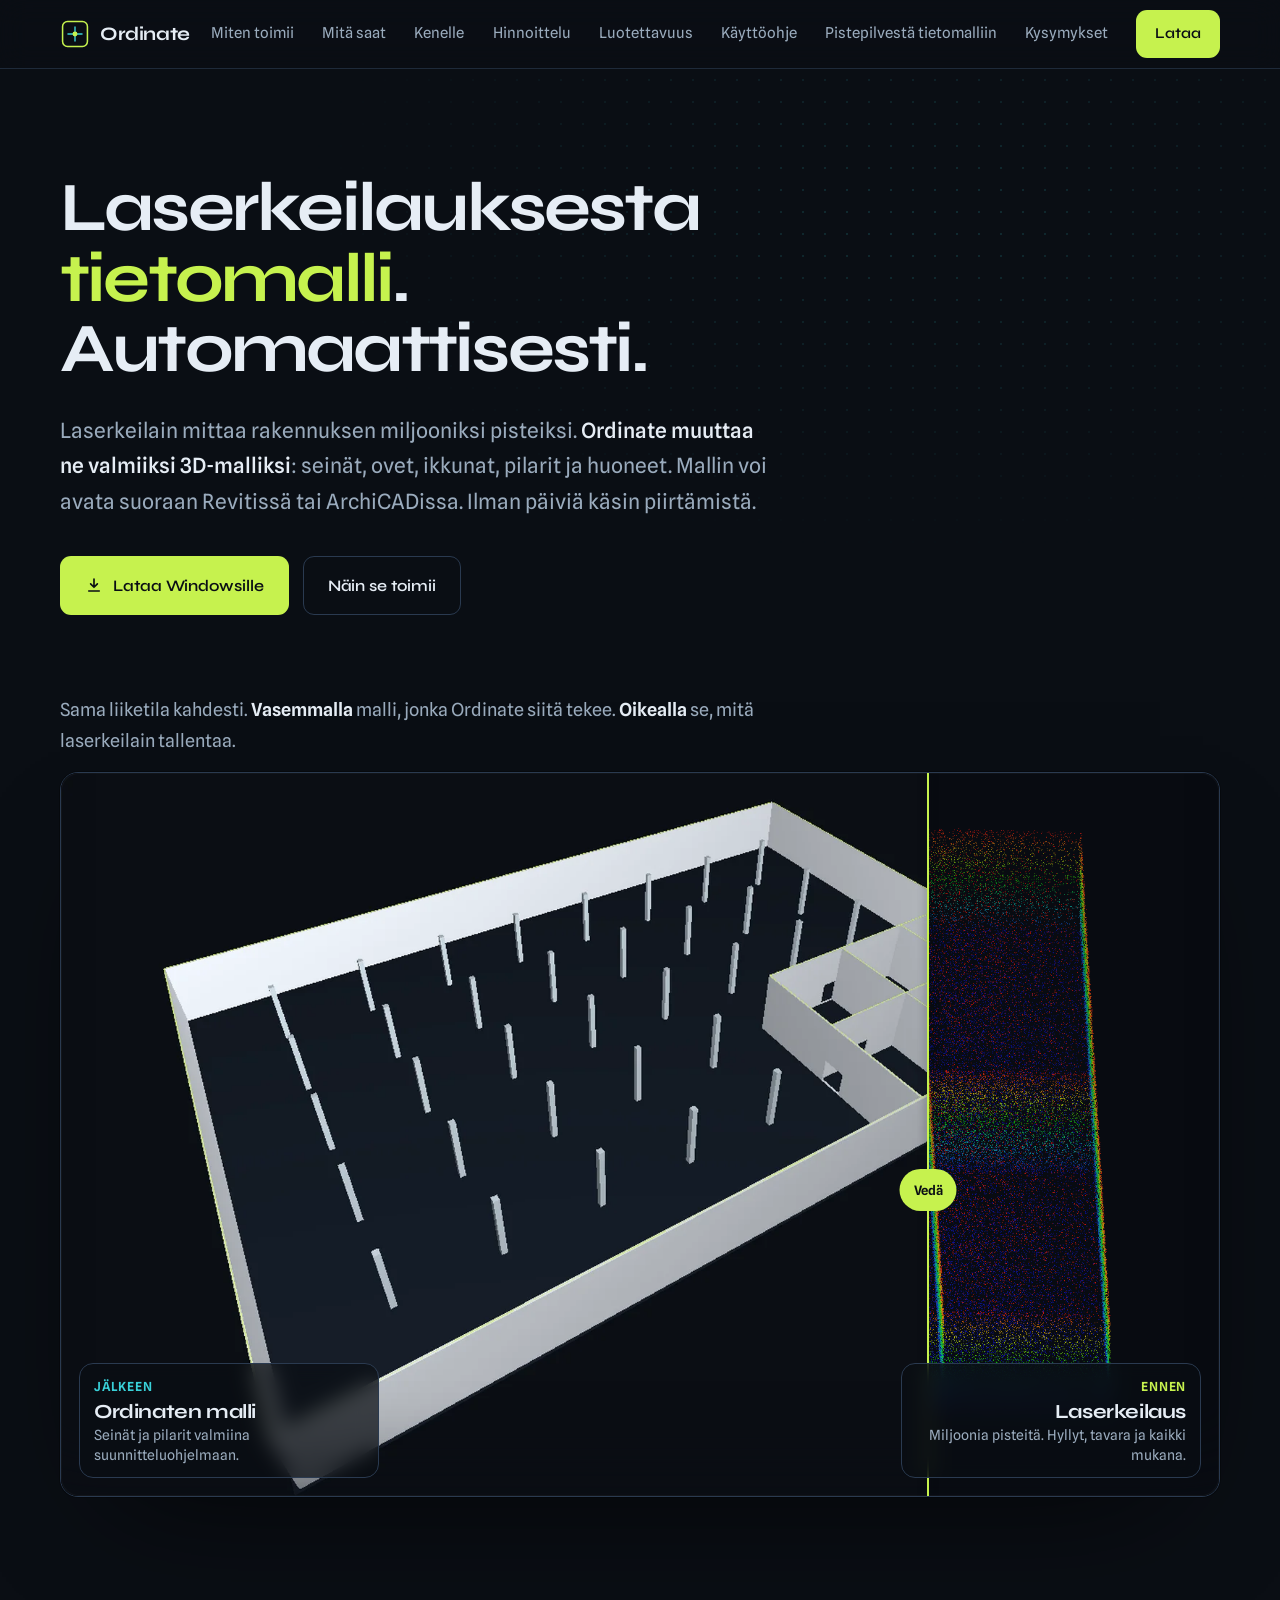
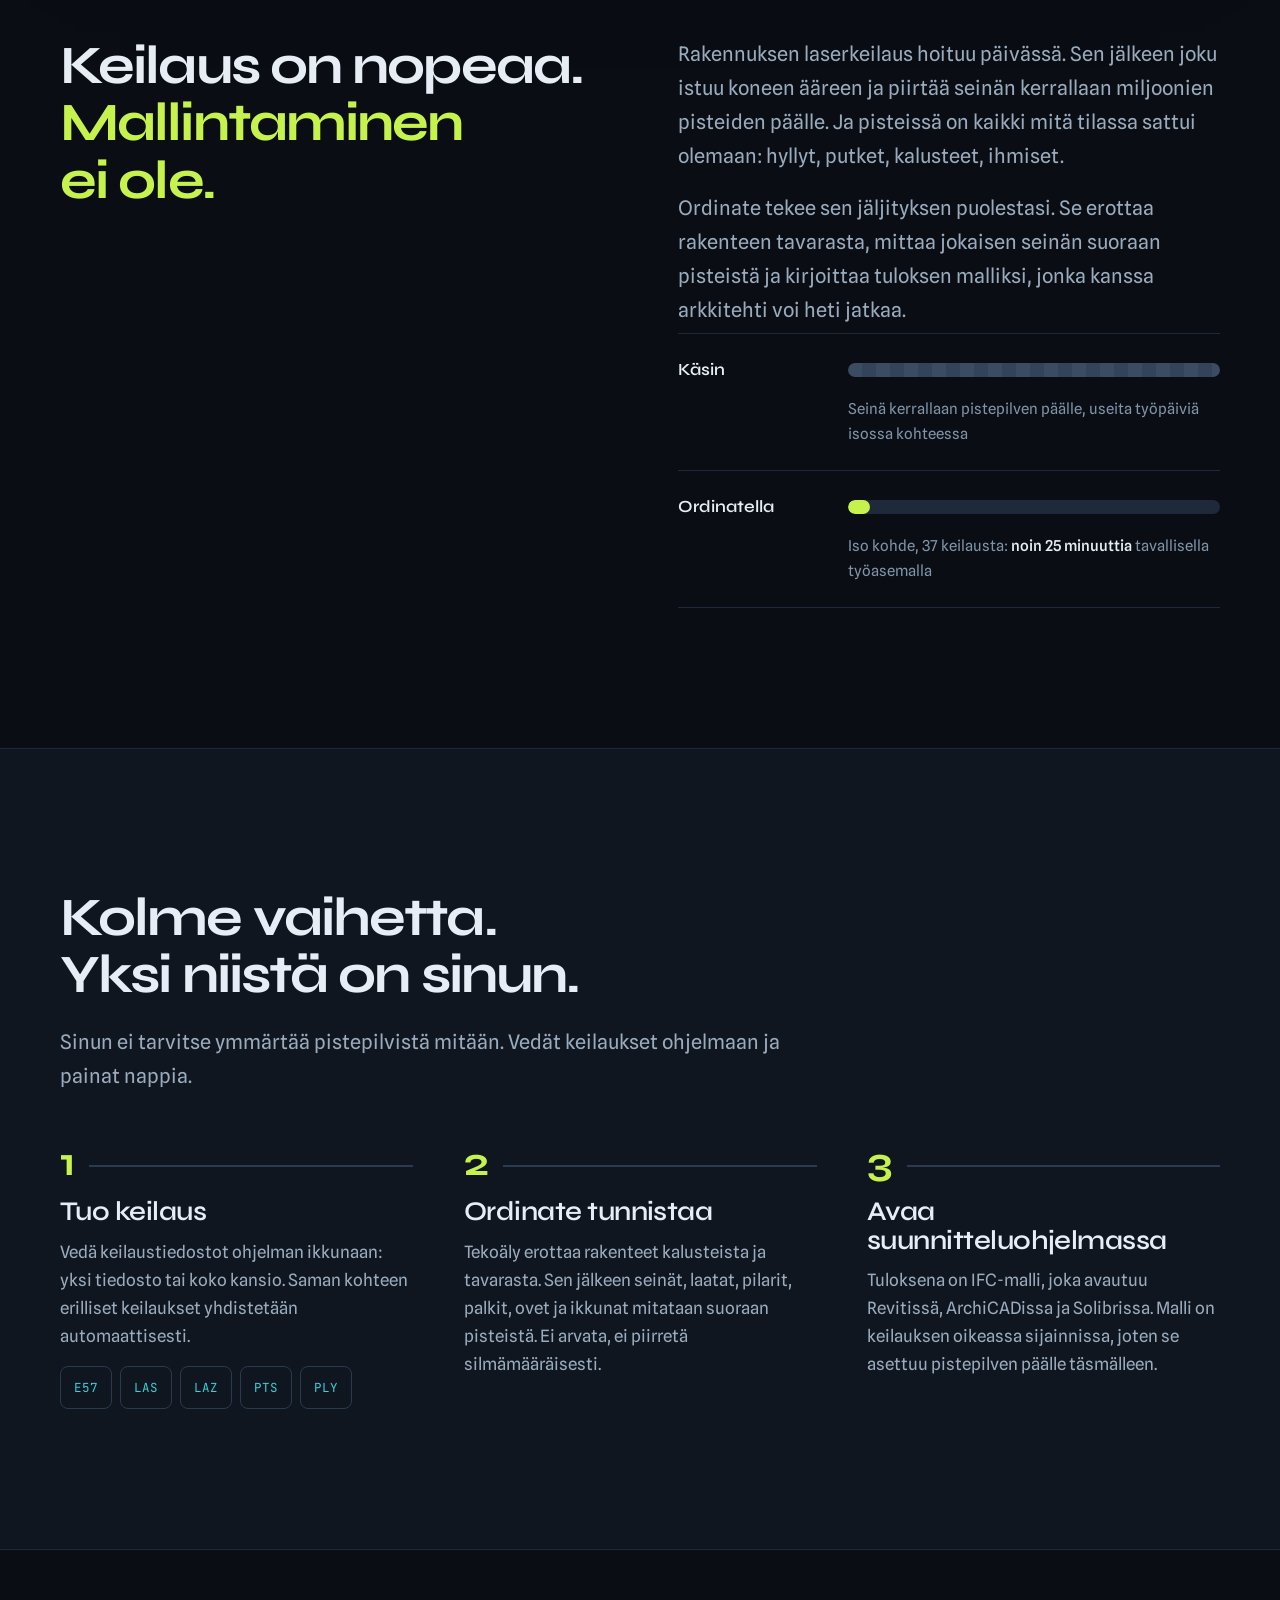
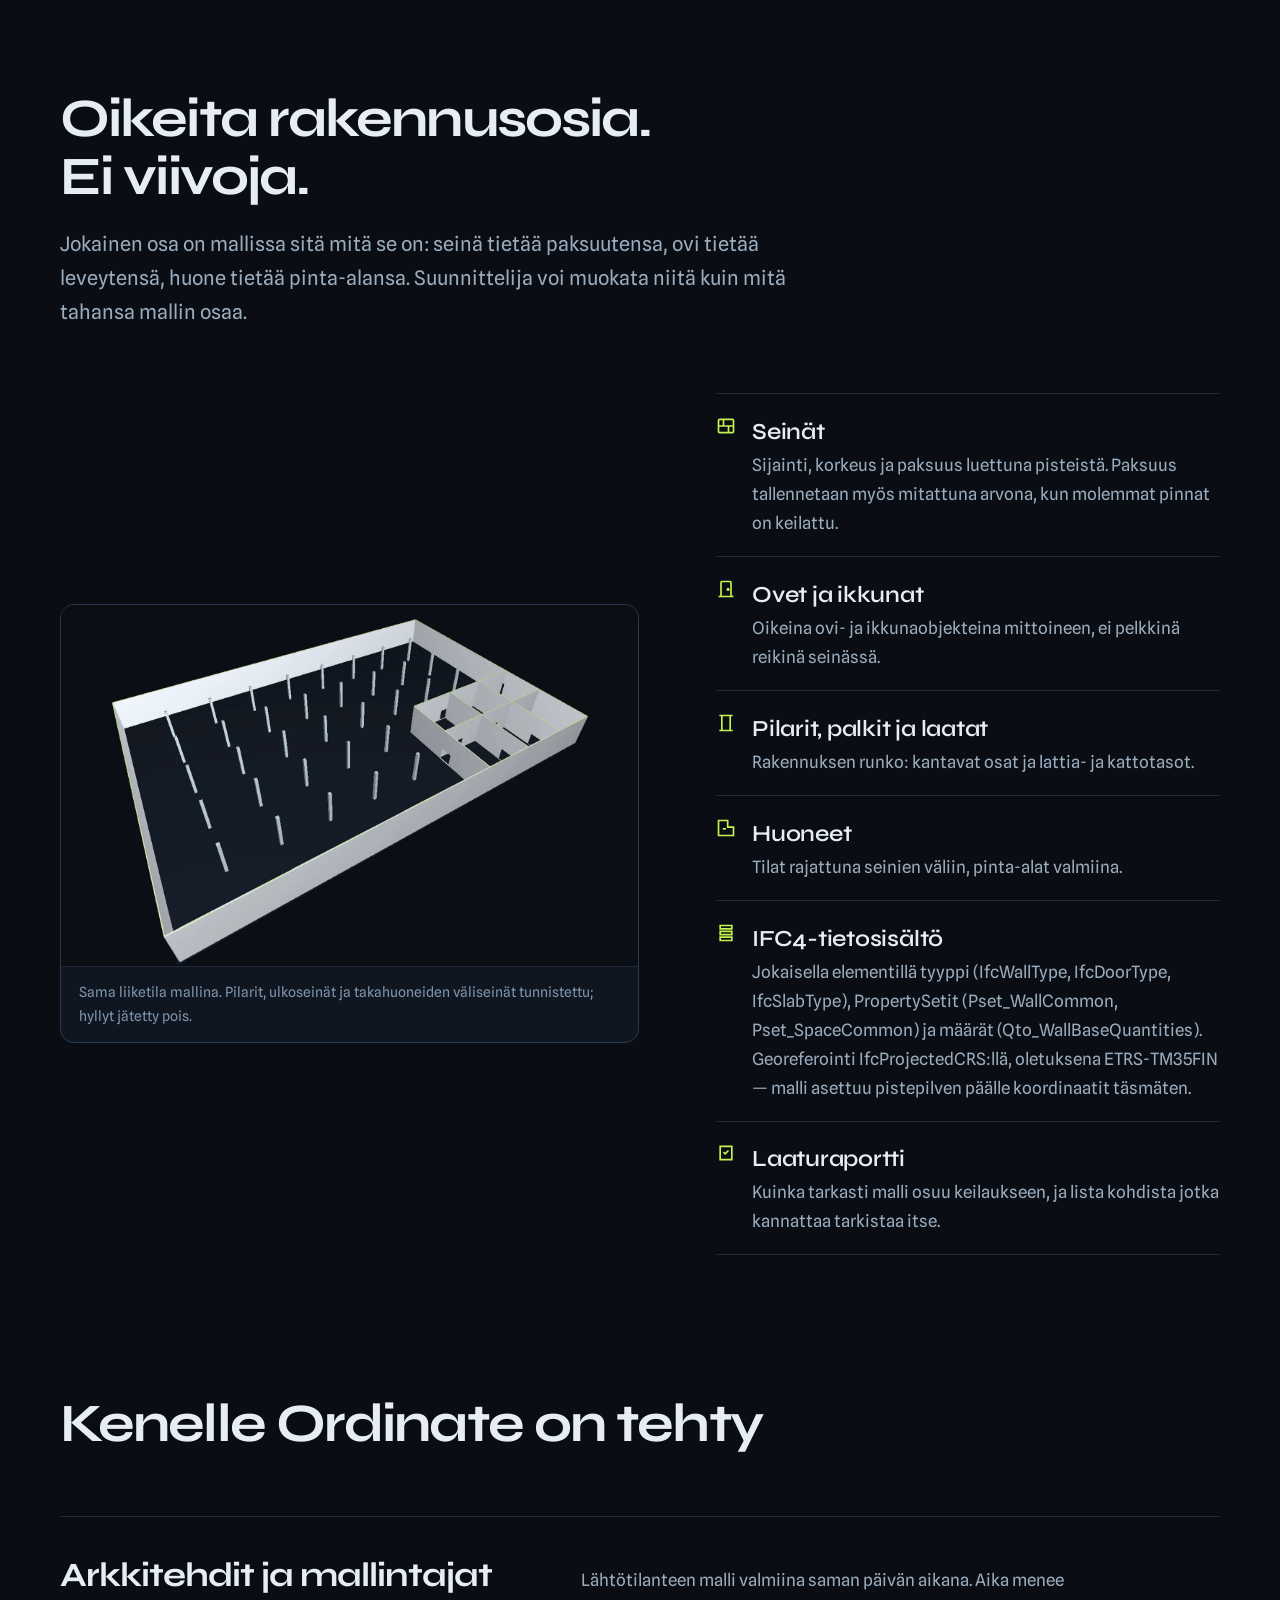
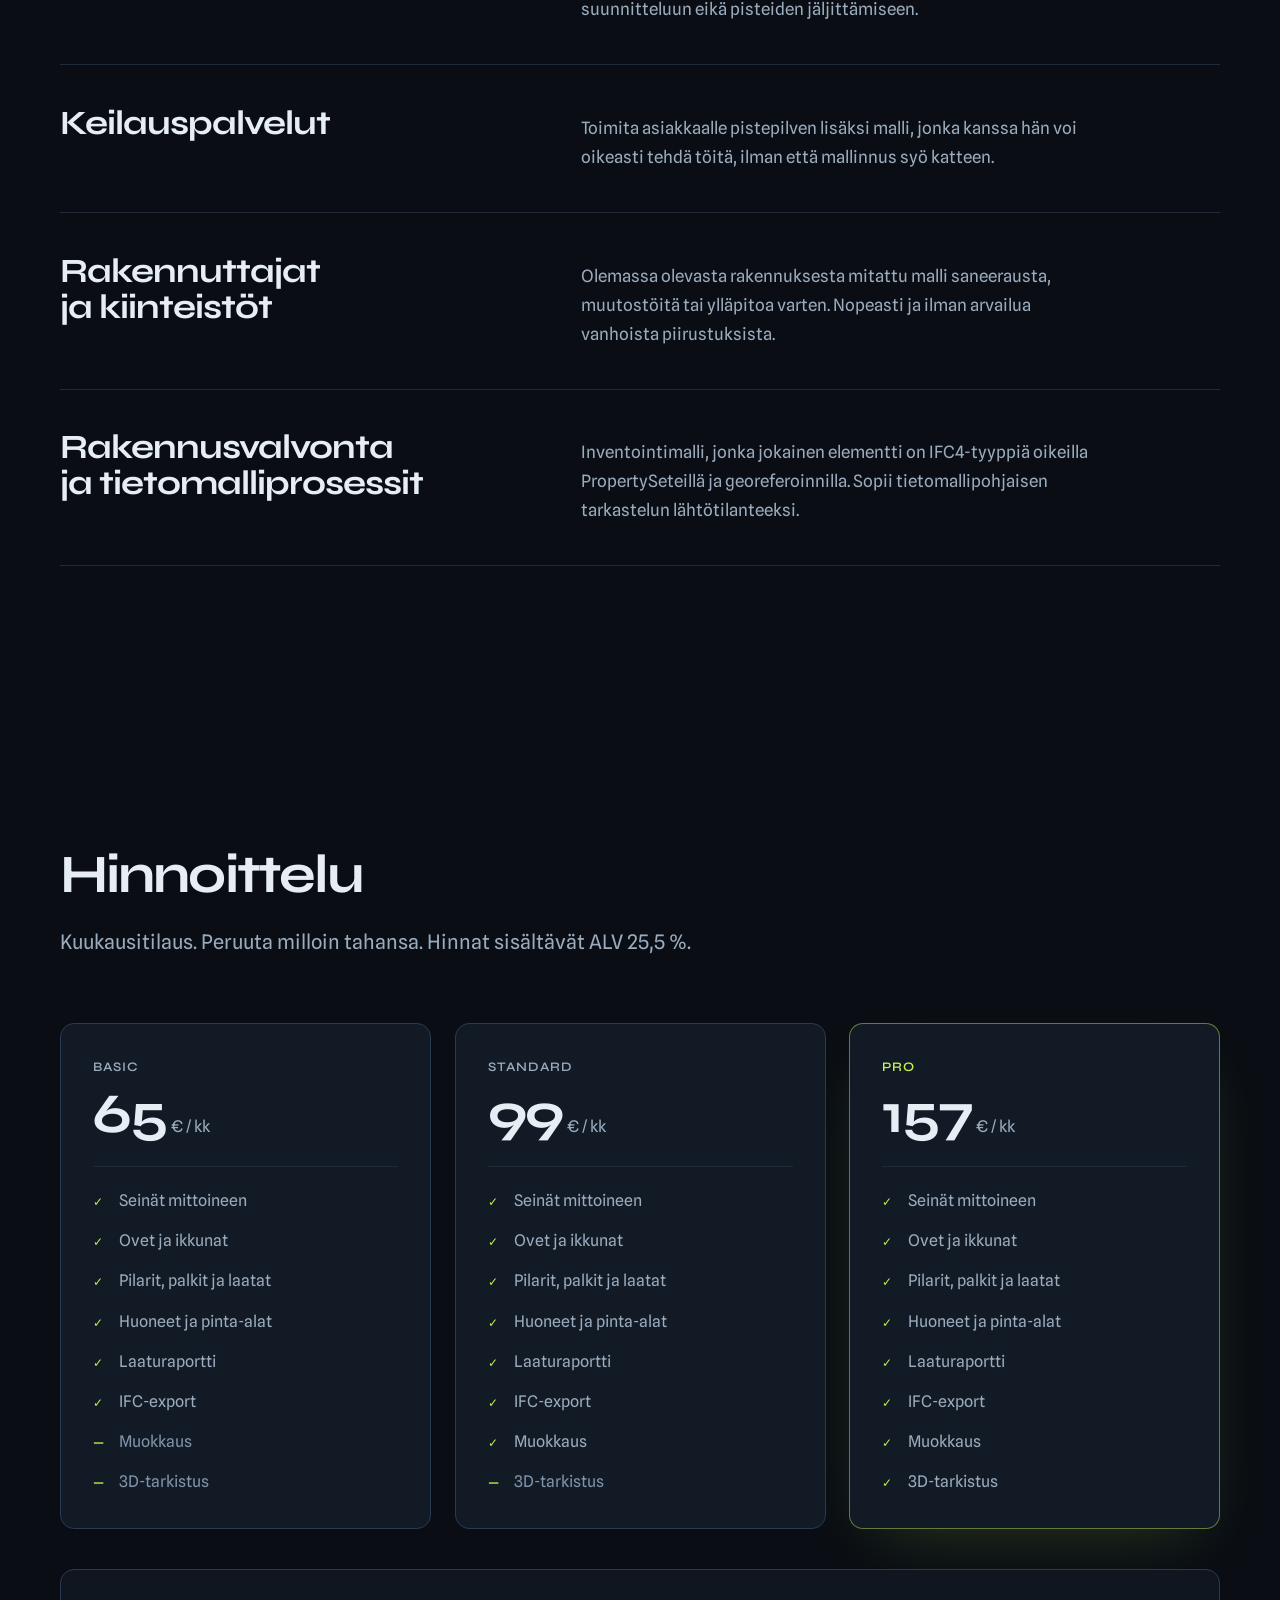
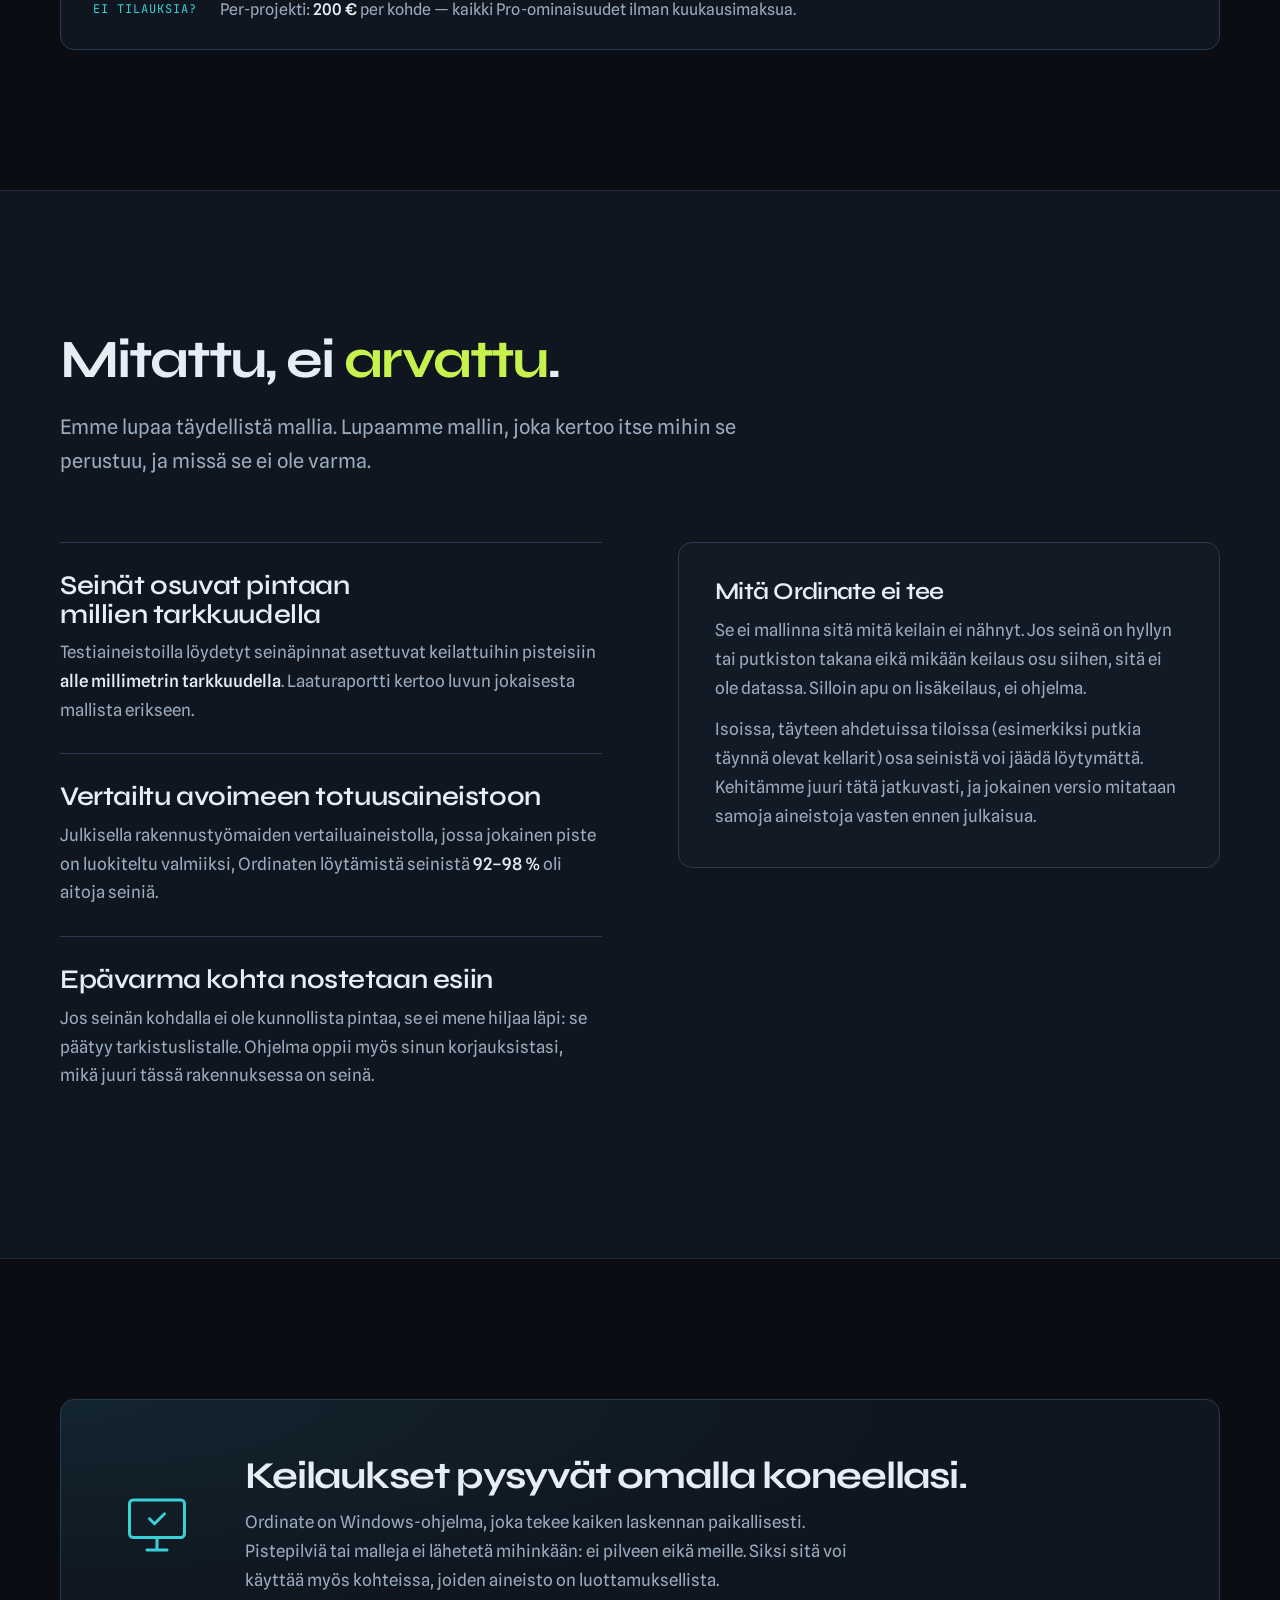
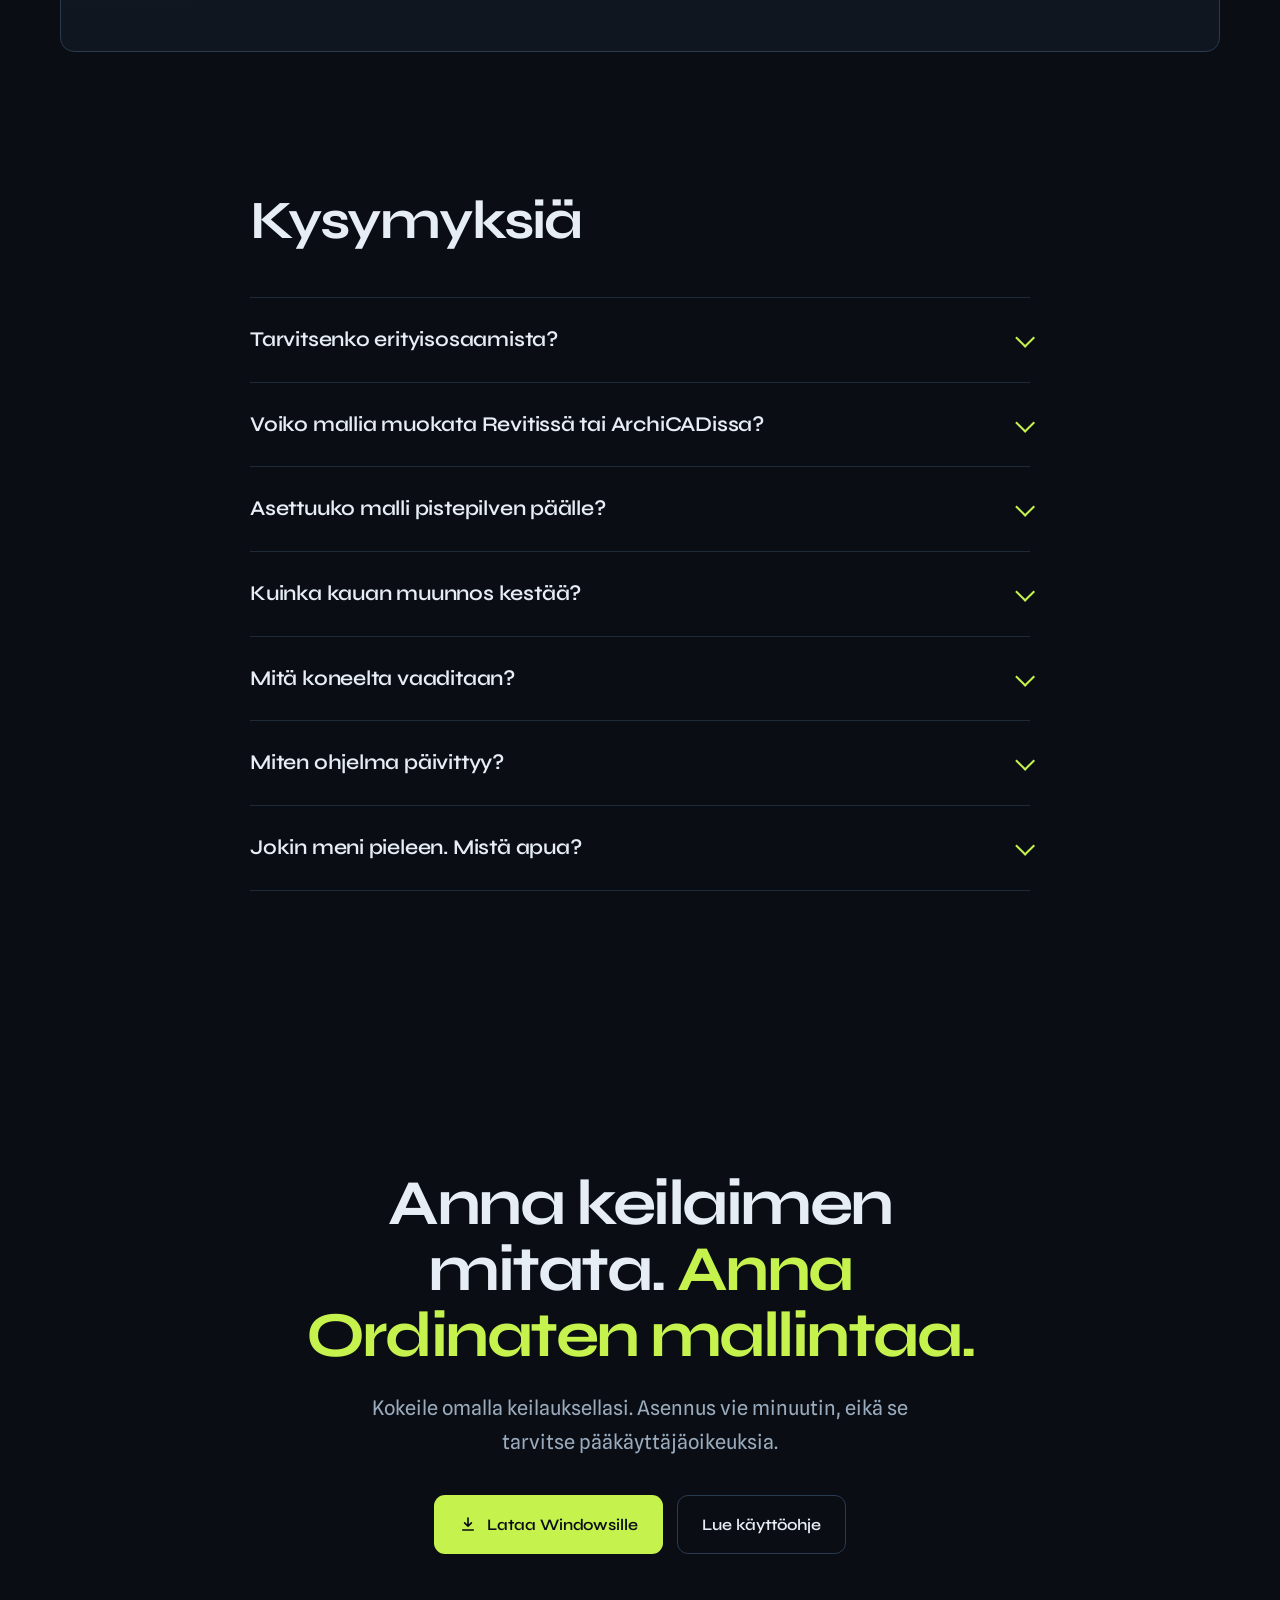
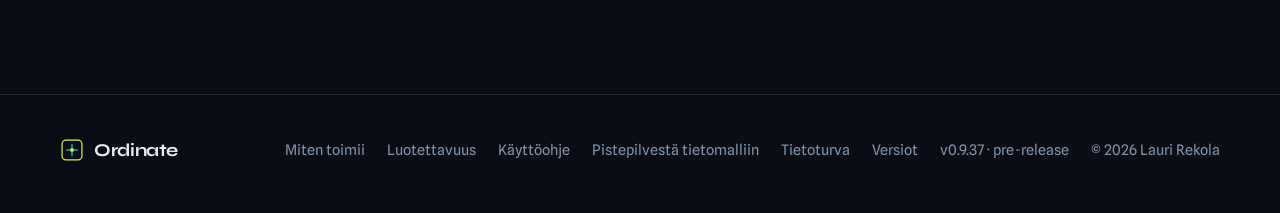
==== commit ddedaf51: "Korjaa breadcrumb-nav sticky-bug: scopeta nav.site-nav Geneerinen nav-selektor osui myos breadcrumb-" ====
--- a/index.html
+++ b/index.html
@@ -52,7 +52,7 @@
 </head>
 <body>
 
-<nav aria-label="Päävalikko">
+<nav class="site-nav" aria-label="Päävalikko">
   <div class="wrap">
     <a class="brand" href="#top" aria-label="Ordinate, etusivu"><svg class="logo" viewBox="0 0 256 256" aria-hidden="true"><rect x="22" y="22" width="212" height="212" rx="42" fill="#0a0e14" stroke="#c6f24e" stroke-width="13"/><line x1="128" y1="68" x2="128" y2="188" stroke="#39d0d8" stroke-width="12" stroke-linecap="round"/><line x1="68" y1="128" x2="188" y2="128" stroke="#39d0d8" stroke-width="12" stroke-linecap="round"/><circle cx="128" cy="128" r="21" fill="#c6f24e"/></svg>Ordinate</a>
     <div class="navlinks" id="navlinks">
--- a/css/site.css
+++ b/css/site.css
@@ -36,8 +36,8 @@
 .accent{color:var(--accent)}
 
 /* NAV */
-nav{position:sticky;top:0;z-index:var(--z-nav);background:rgba(10,14,20,.8);backdrop-filter:blur(14px);-webkit-backdrop-filter:blur(14px);border-bottom:1px solid var(--line)}
-nav .wrap{display:flex;align-items:center;justify-content:space-between;height:68px}
+nav.site-nav{position:sticky;top:0;z-index:var(--z-nav);background:rgba(10,14,20,.8);backdrop-filter:blur(14px);-webkit-backdrop-filter:blur(14px);border-bottom:1px solid var(--line)}
+nav.site-nav .wrap{display:flex;align-items:center;justify-content:space-between;height:68px}
 .brand{display:flex;align-items:center;gap:10px;font-family:"Syne";font-weight:700;font-size:19px;letter-spacing:-.02em;text-decoration:none}
 .logo{width:30px;height:30px;flex:none}
 .navlinks{display:flex;align-items:center;gap:clamp(20px,2.2vw,32px);font-size:15px;color:var(--muted)}
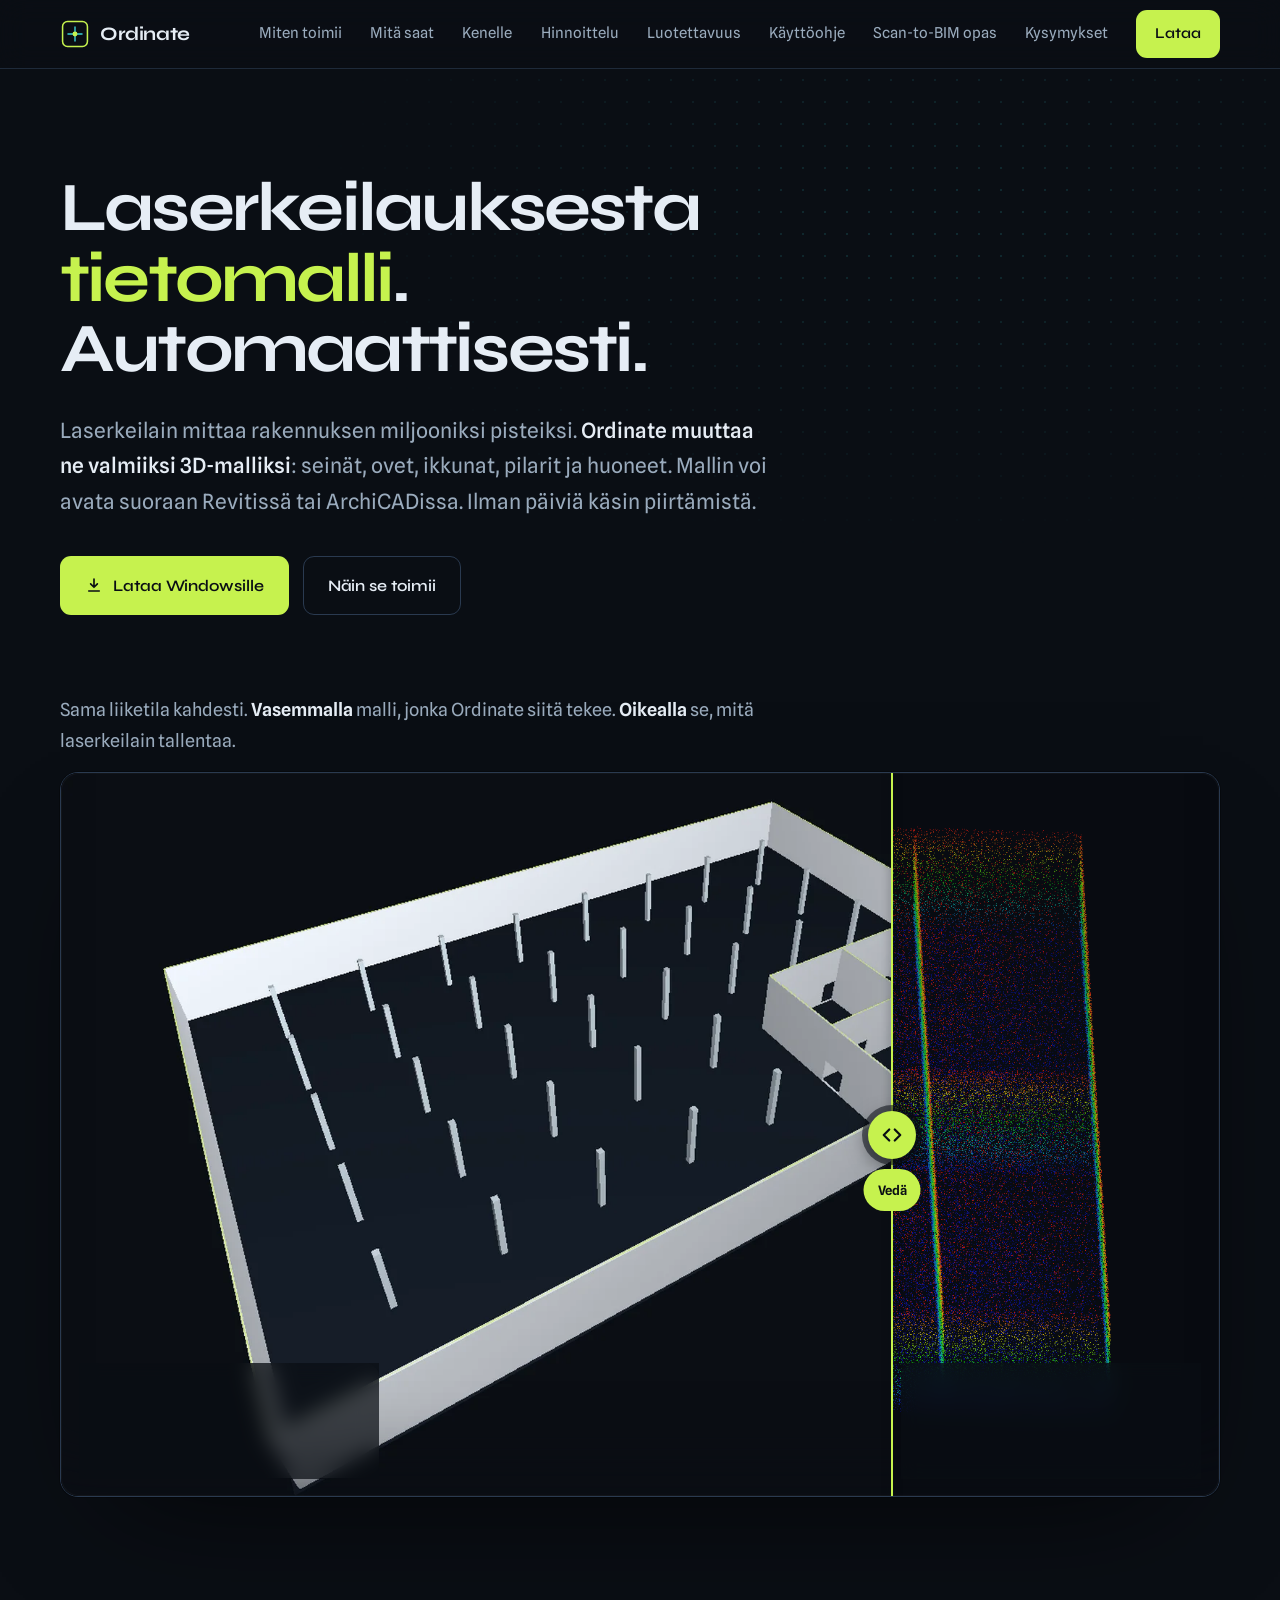
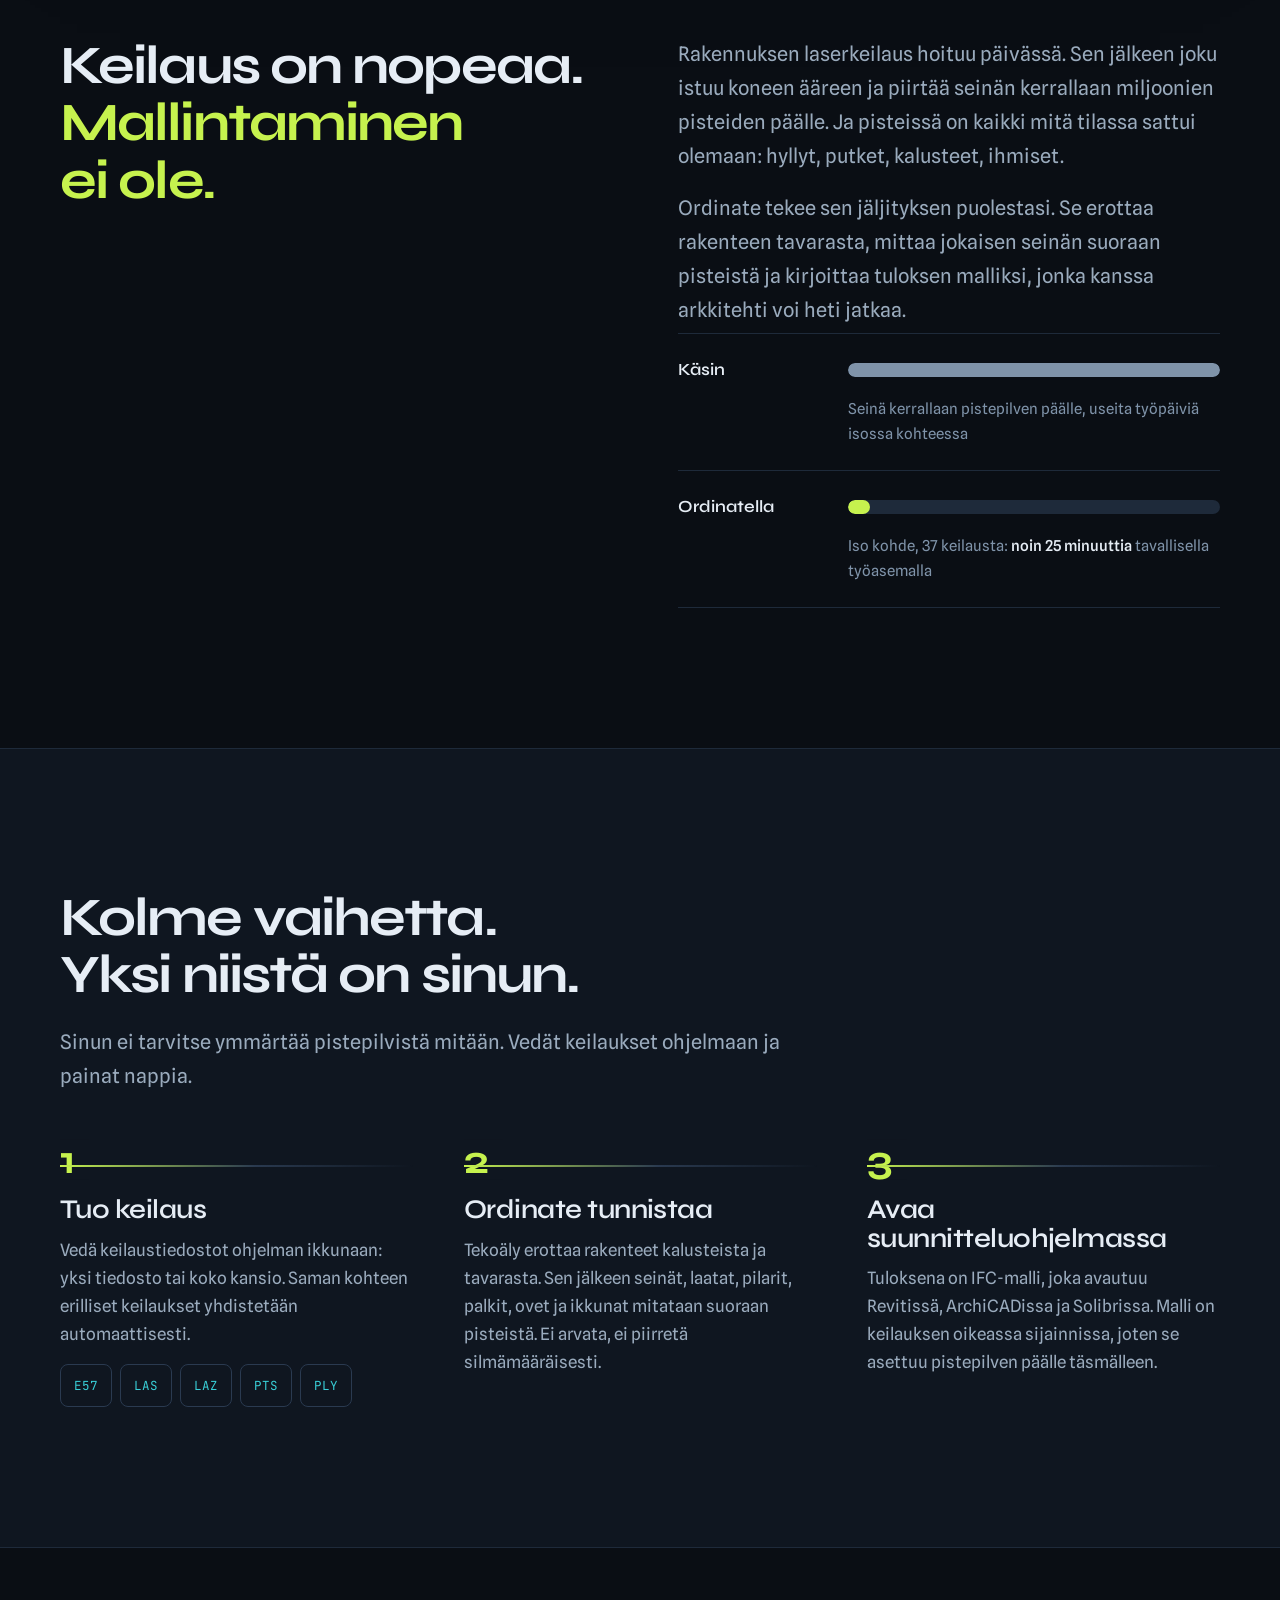
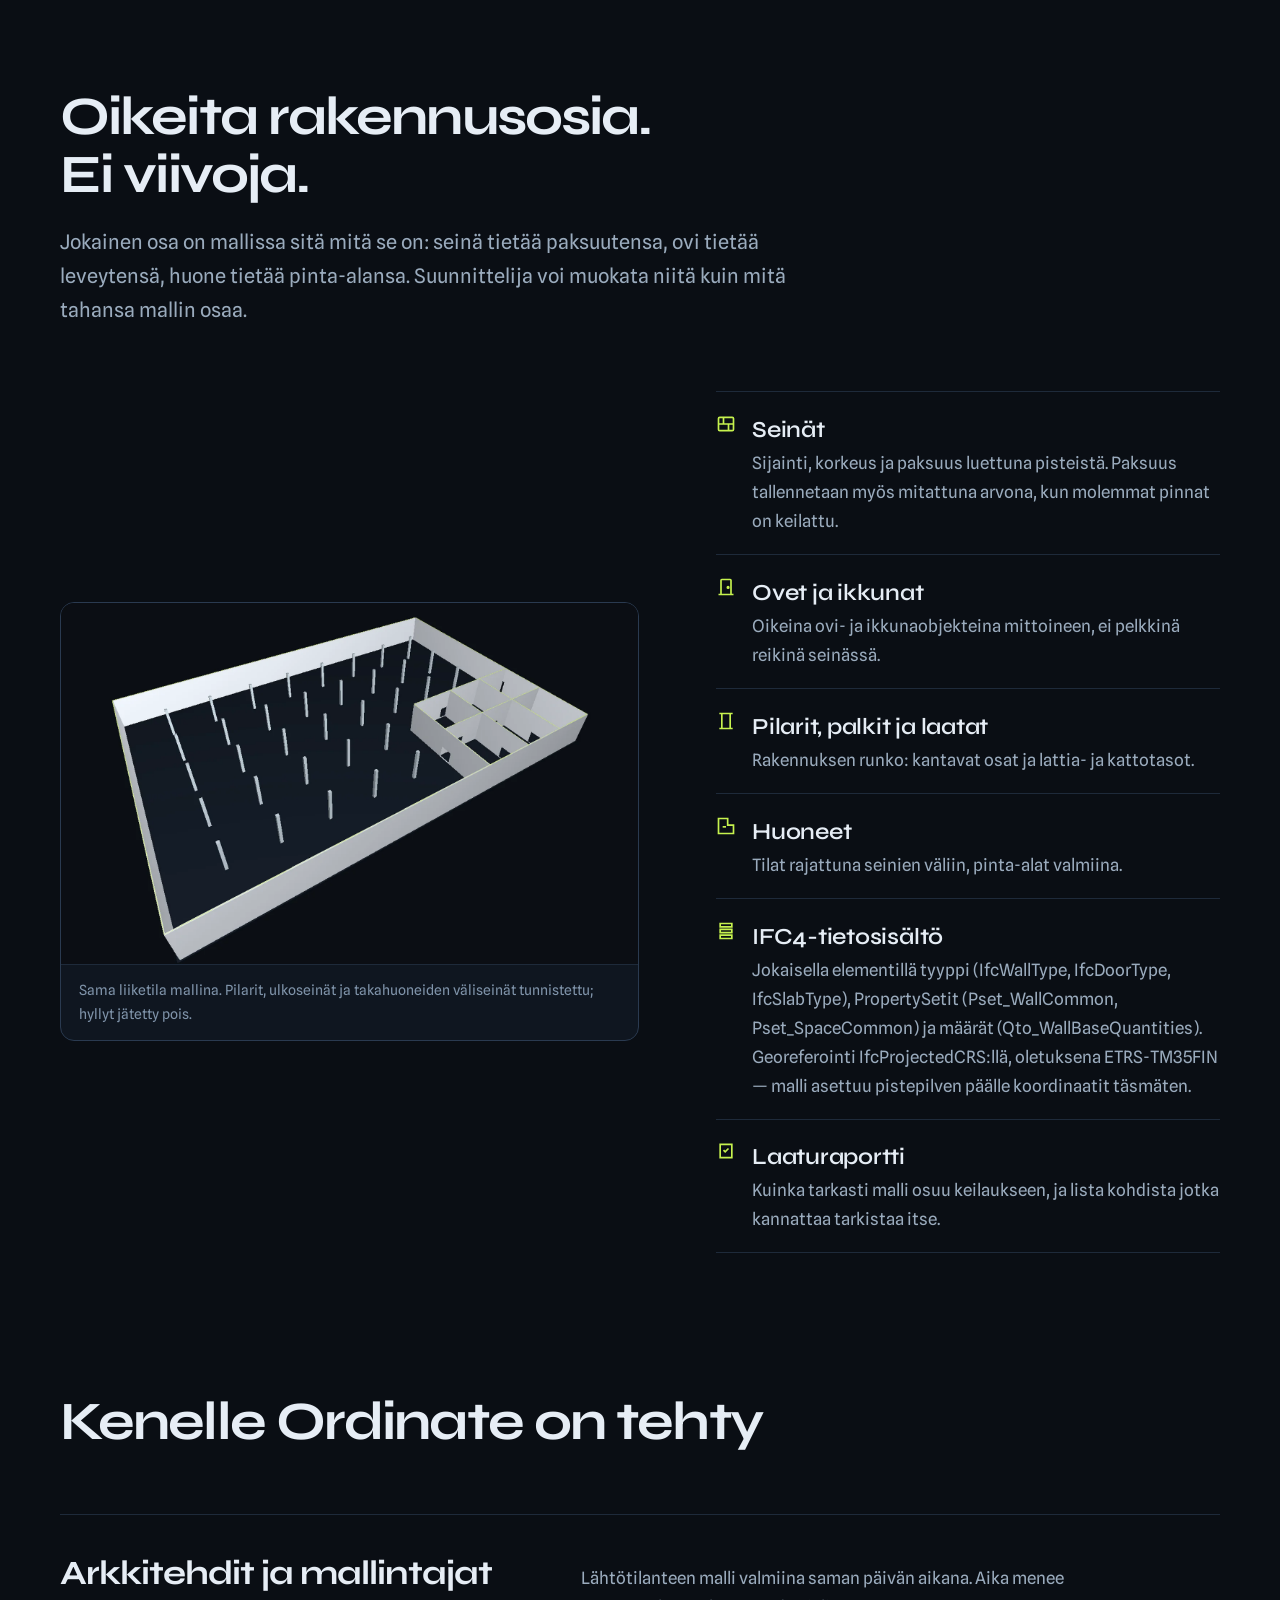
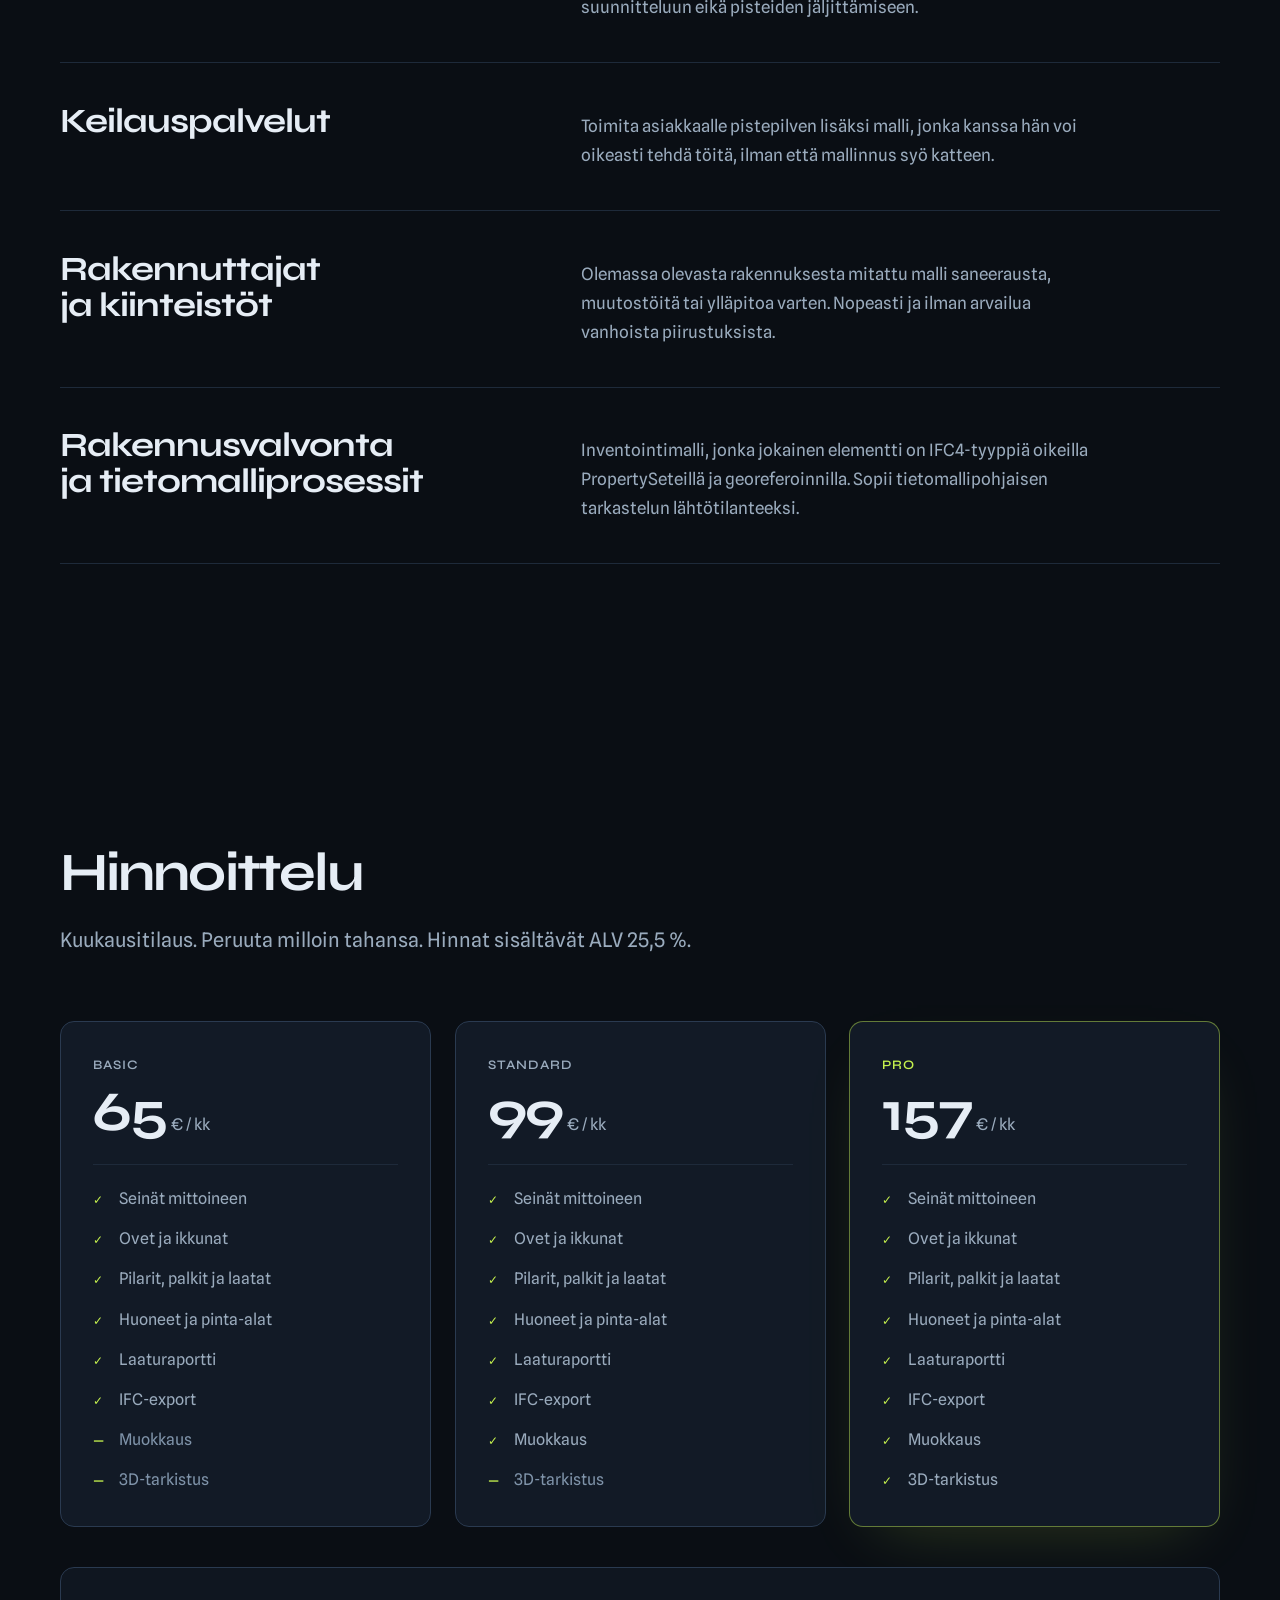
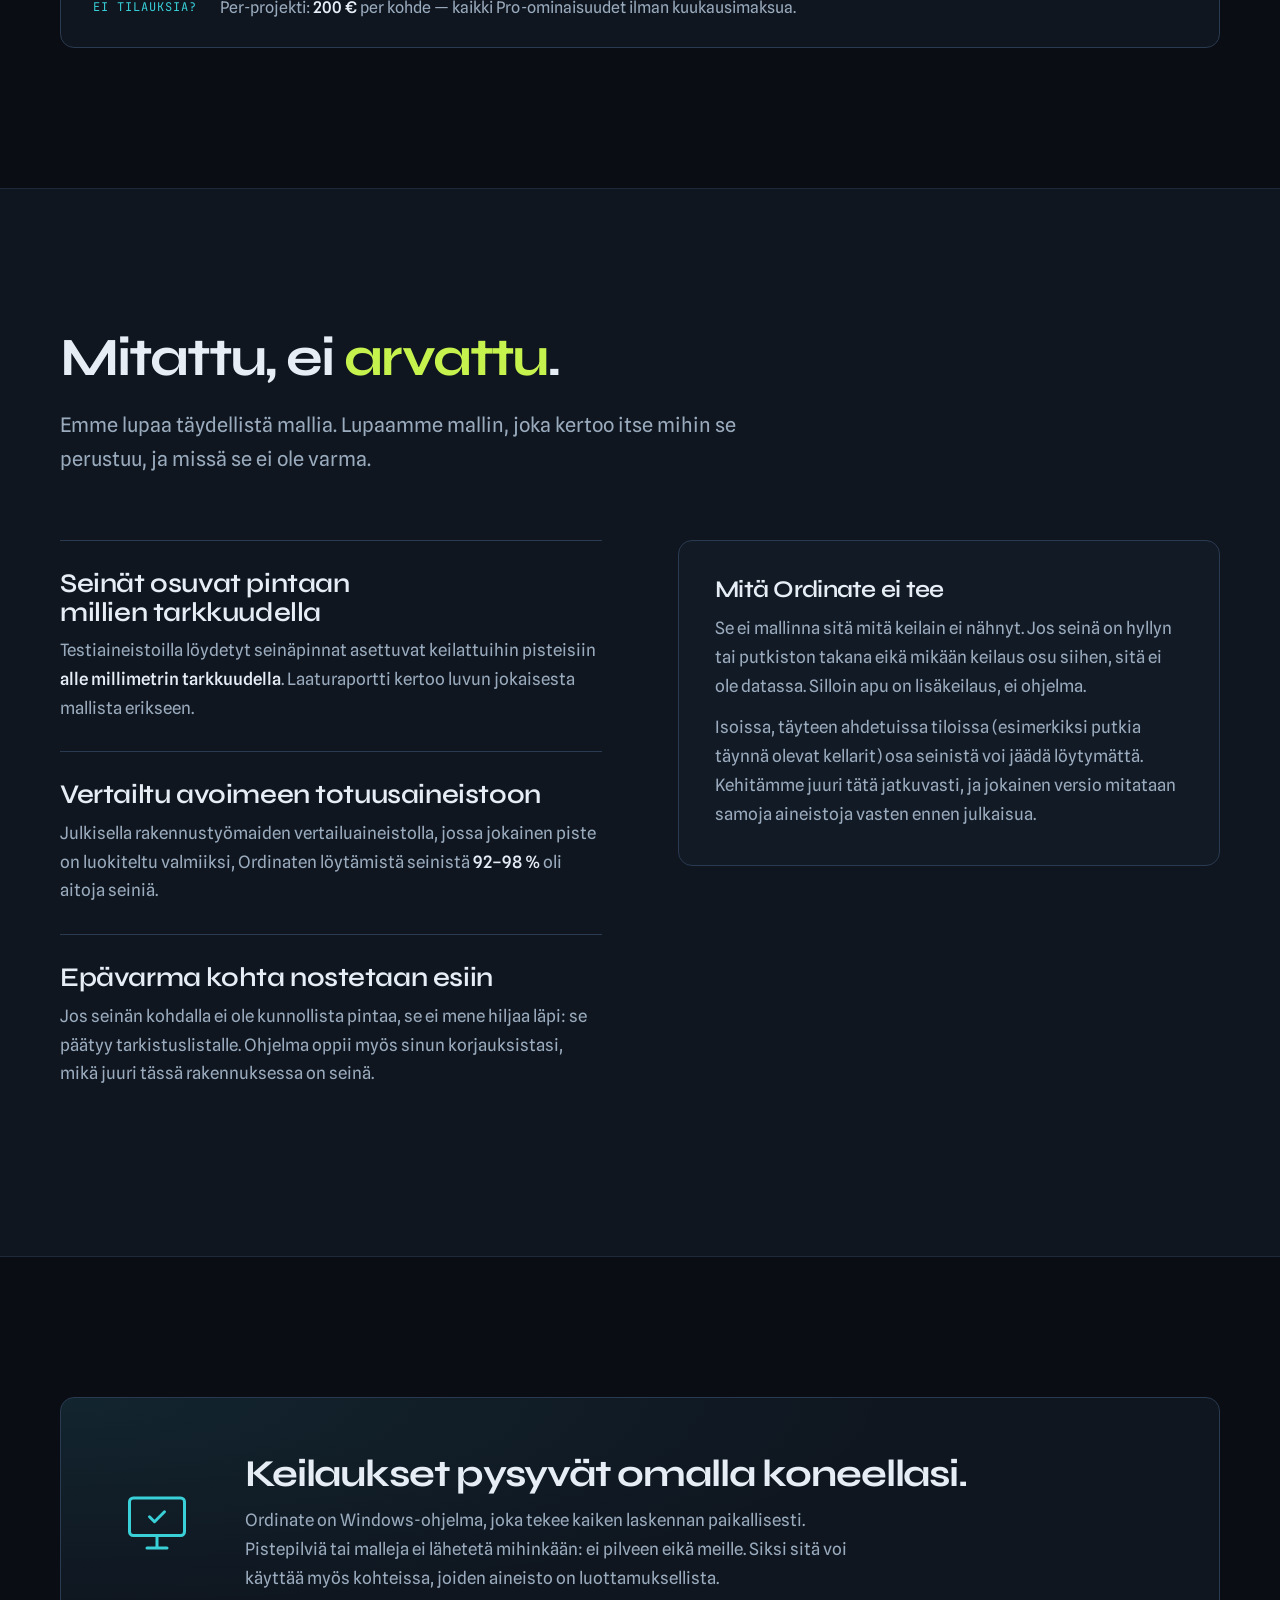
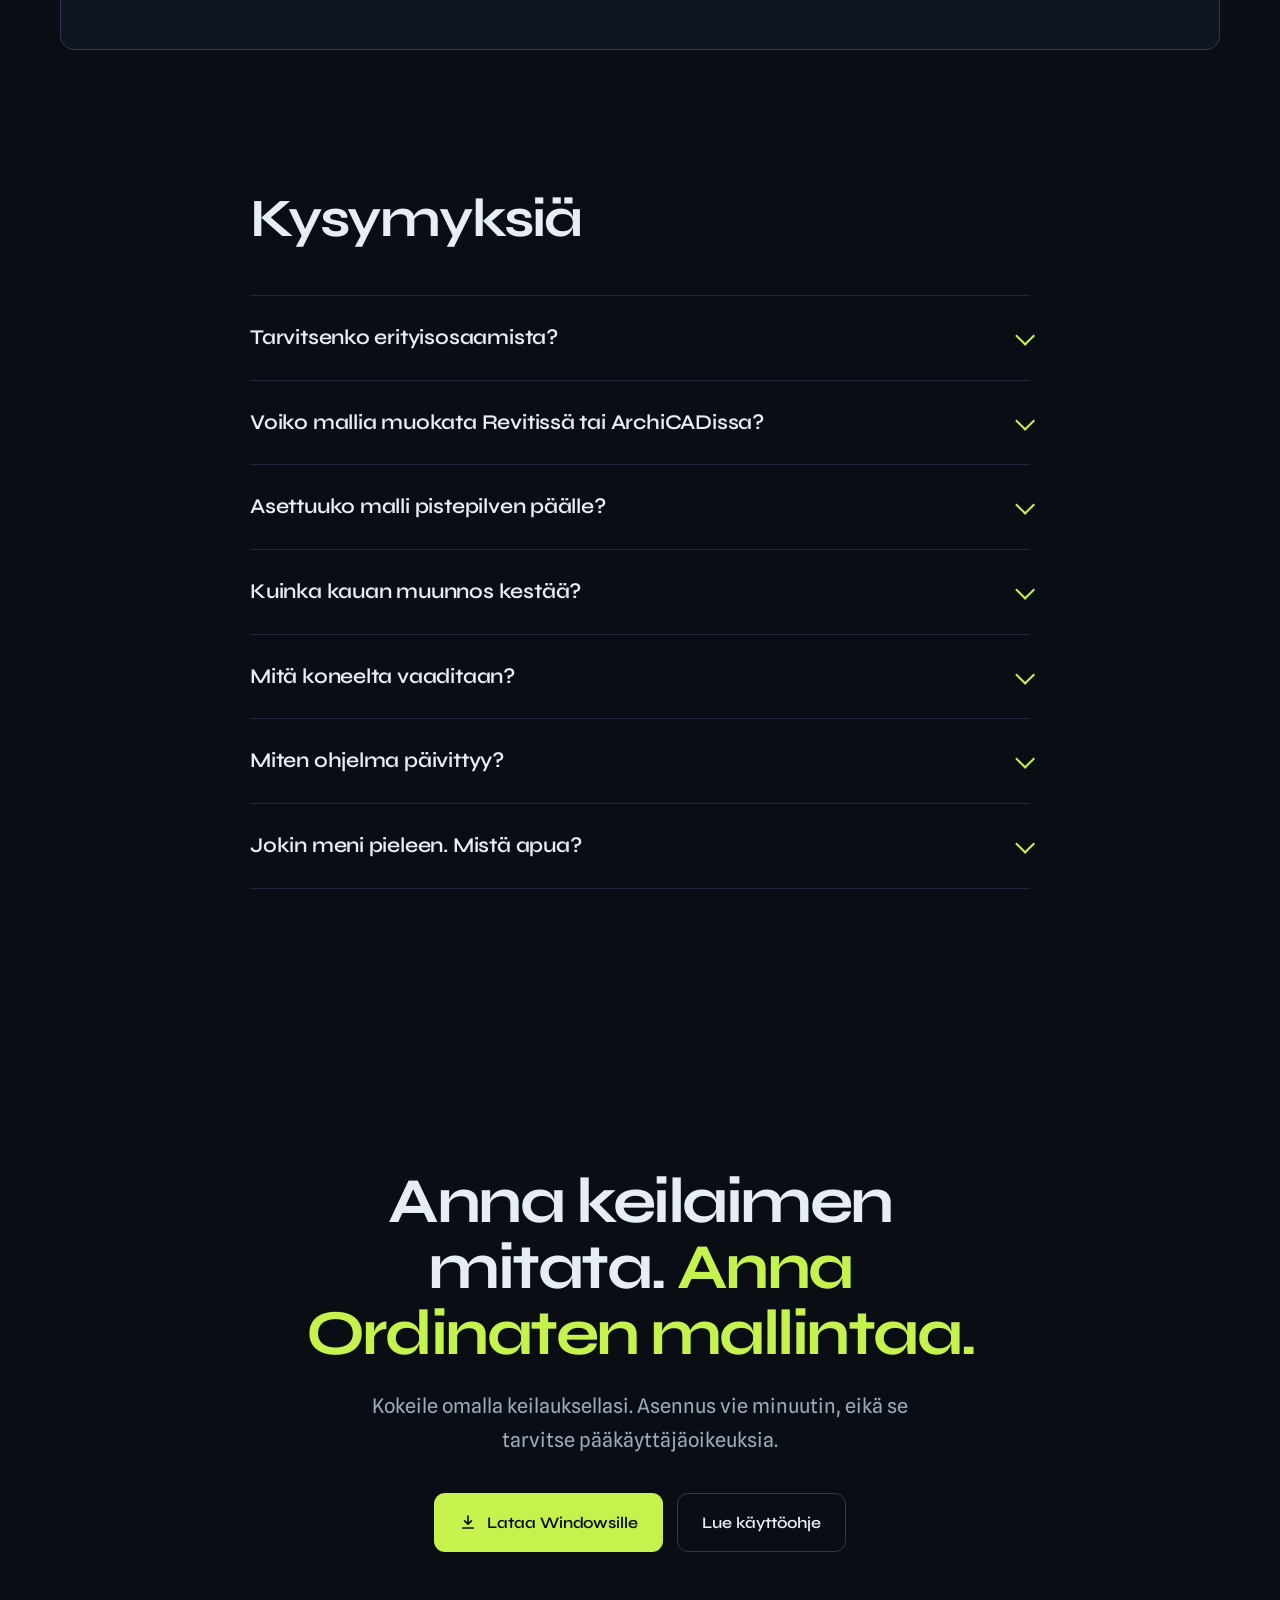
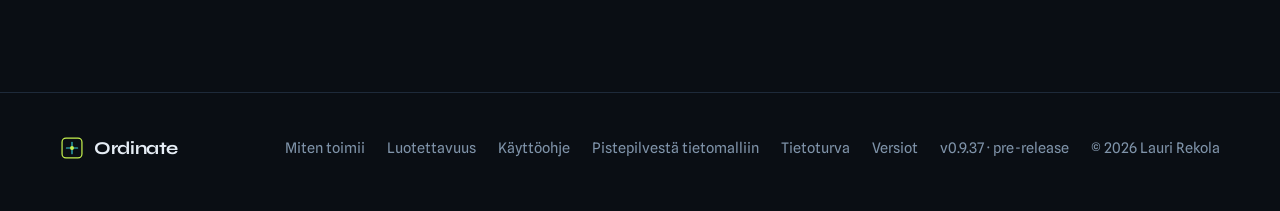
==== commit a484d112: "impeccable: audit fixes — skip-link, nav overflow, bar.slow, steps gradient - Add skip-link to all p" ====
--- a/index.html
+++ b/index.html
@@ -52,6 +52,7 @@
 </head>
 <body>
 
+<a class="skip-link" href="#top">Siirry sisältöön</a>
 <nav class="site-nav" aria-label="Päävalikko">
   <div class="wrap">
     <a class="brand" href="#top" aria-label="Ordinate, etusivu"><svg class="logo" viewBox="0 0 256 256" aria-hidden="true"><rect x="22" y="22" width="212" height="212" rx="42" fill="#0a0e14" stroke="#c6f24e" stroke-width="13"/><line x1="128" y1="68" x2="128" y2="188" stroke="#39d0d8" stroke-width="12" stroke-linecap="round"/><line x1="68" y1="128" x2="188" y2="128" stroke="#39d0d8" stroke-width="12" stroke-linecap="round"/><circle cx="128" cy="128" r="21" fill="#c6f24e"/></svg>Ordinate</a>
@@ -62,7 +63,7 @@
       <a href="#hinnoittelu">Hinnoittelu</a>
       <a href="#luotettavuus">Luotettavuus</a>
       <a href="ohje.html">Käyttöohje</a>
-      <a href="opas.html">Pistepilvestä tietomalliin</a>
+      <a href="opas.html">Scan-to-BIM opas</a>
       <a href="#kysymykset">Kysymykset</a>
       <a class="btn btn-primary" href="https://github.com/Mcrauli/Ordinate-web/releases/latest/download/Ordinate-Setup.exe">Lataa</a>
     </div>
--- a/css/site.css
+++ b/css/site.css
@@ -31,6 +31,8 @@
 p{text-wrap:pretty}
 a{color:inherit}
 :focus-visible{outline:2px solid var(--accent);outline-offset:3px;border-radius:8px}
+.skip-link{position:absolute;top:-48px;left:0;padding:9px 18px;background:var(--accent);color:var(--bg);font-size:14px;font-weight:700;text-decoration:none;border-radius:0 0 10px 10px;transition:top .2s;z-index:200}
+.skip-link:focus{top:0}
 section[id]{scroll-margin-top:84px}
 .wrap{max-width:var(--maxw);margin:0 auto;padding:0 clamp(20px,4vw,40px);position:relative}
 .accent{color:var(--accent)}
@@ -45,7 +47,7 @@
 .navlinks a:not(.btn):hover{color:var(--ink)}
 .navlinks .btn{padding:10px 18px;font-size:15px;color:var(--bg)}
 .navtoggle{display:none;background:none;border:1px solid var(--line);color:var(--ink);width:46px;height:44px;border-radius:11px;font-size:18px;cursor:pointer}
-@media(max-width:820px){
+@media(max-width:920px){
   .navtoggle{display:block}
   .navlinks{display:none}
   .navlinks.open{display:flex;flex-direction:column;align-items:flex-start;gap:20px;position:absolute;top:68px;left:0;right:0;z-index:var(--z-menu);background:rgba(10,14,20,.98);border-bottom:1px solid var(--line);padding:22px clamp(20px,4vw,40px) 26px}
@@ -131,7 +133,7 @@
 .trow .who{font-family:"Syne";font-weight:600;font-size:17px}
 .bar{height:14px;border-radius:7px;background:var(--line);position:relative;overflow:hidden}
 .bar i{position:absolute;inset:0 auto 0 0;border-radius:7px}
-.bar.slow i{width:100%;background:repeating-linear-gradient(90deg,#3a4b62 0 14px,#33445a 14px 28px)}
+.bar.slow i{width:100%;background:var(--dim)}
 .bar.fast i{width:6%;background:var(--accent);transform-origin:left}
 .trow .t{grid-column:2;font-size:15px;color:var(--dim);margin-top:-8px}
 .trow .t b{color:var(--ink);font-weight:500}
@@ -143,7 +145,8 @@
 /* HOW: a real 3-step sequence */
 .how{background:var(--bg-2);border-top:1px solid var(--line);border-bottom:1px solid var(--line)}
 .steps{display:grid;grid-template-columns:repeat(3,minmax(0,1fr));gap:clamp(24px,4vw,56px);margin-top:clamp(48px,6vw,72px);counter-reset:s}
-.step{position:relative;padding-top:30px;border-top:2px solid var(--line-2)}
+.step{position:relative;padding-top:30px}
+.step::after{content:"";position:absolute;top:0;left:0;right:0;height:2px;background:linear-gradient(90deg,var(--accent),var(--line-2) 55%,transparent)}
 .step::before{counter-increment:s;content:counter(s);position:absolute;top:-2px;left:0;padding:0 14px 0 0;transform:translateY(-58%);background:var(--bg-2);font-family:"Syne";font-weight:700;font-size:40px;line-height:1;color:var(--accent)}
 .step h3{font-size:clamp(23px,2.4vw,27px);font-weight:600;letter-spacing:-.02em}
 .step p{margin-top:12px;color:var(--muted);font-size:17px;line-height:1.65}
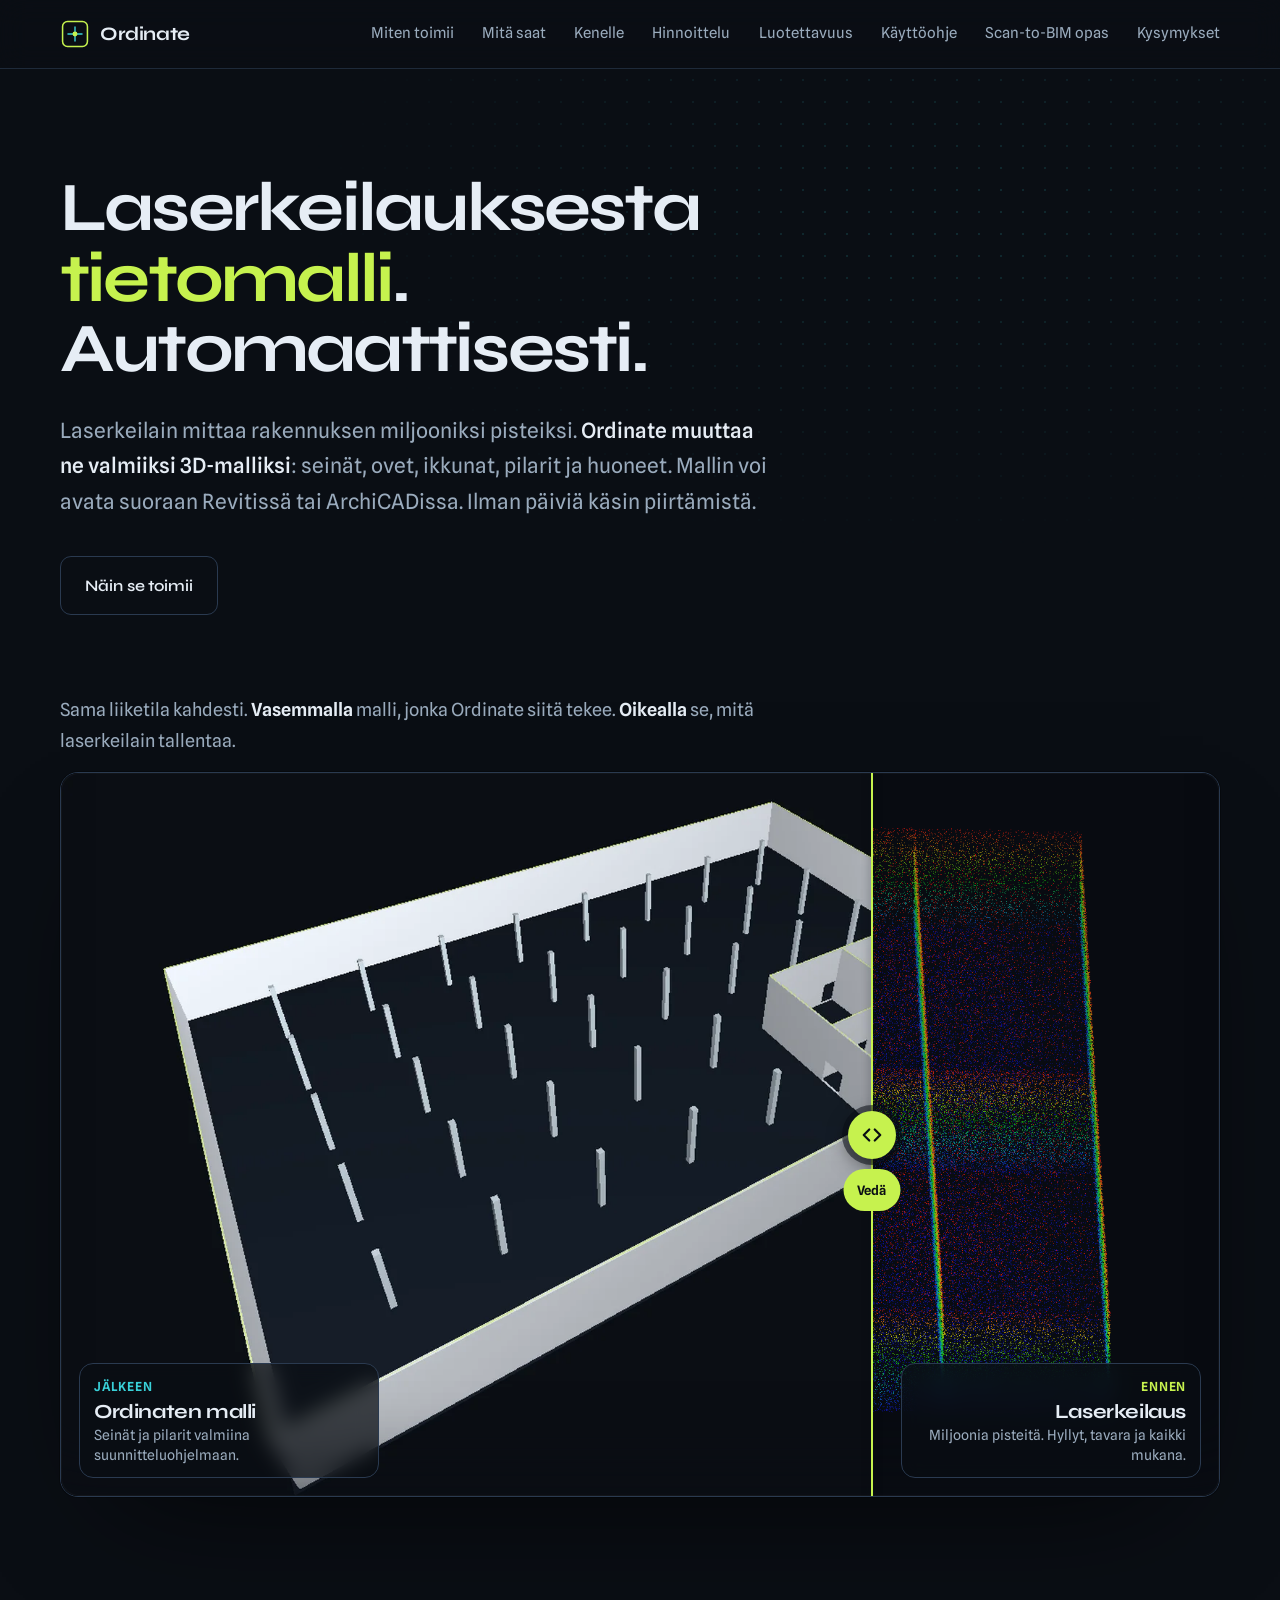
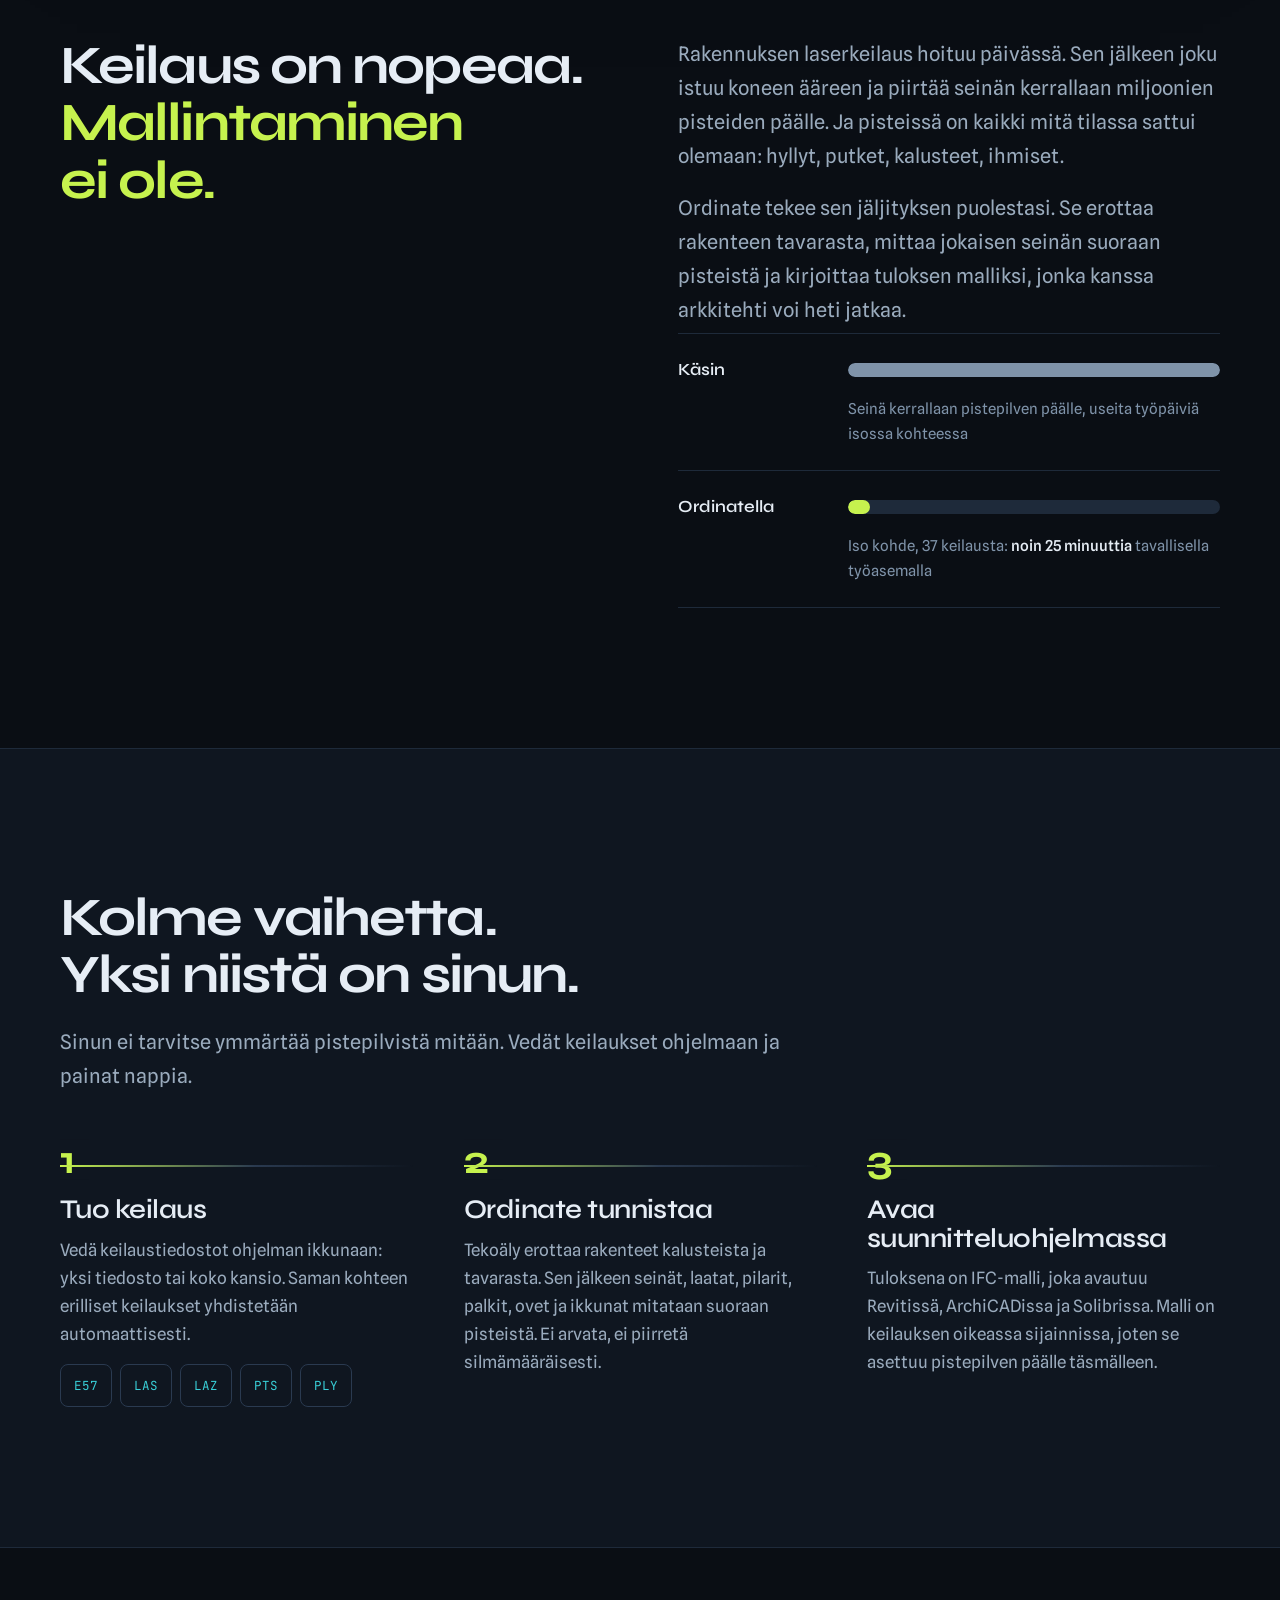
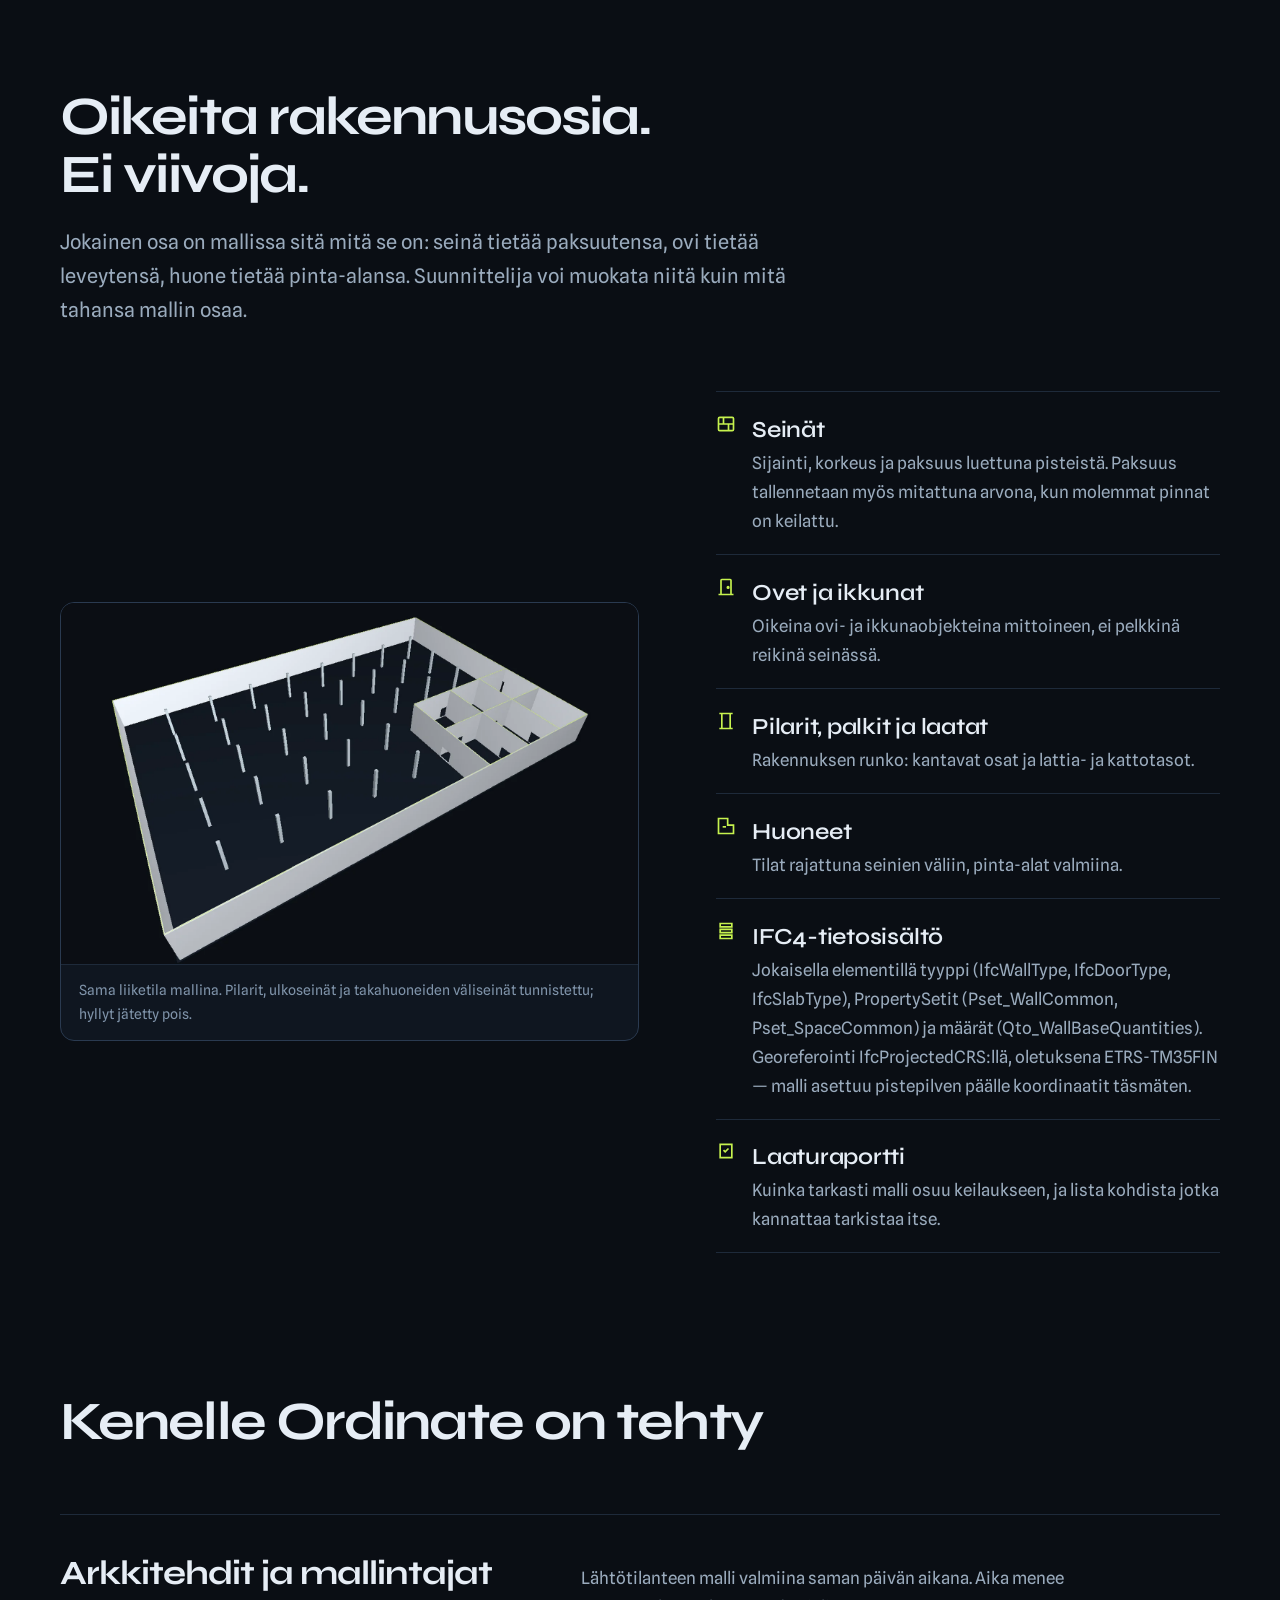
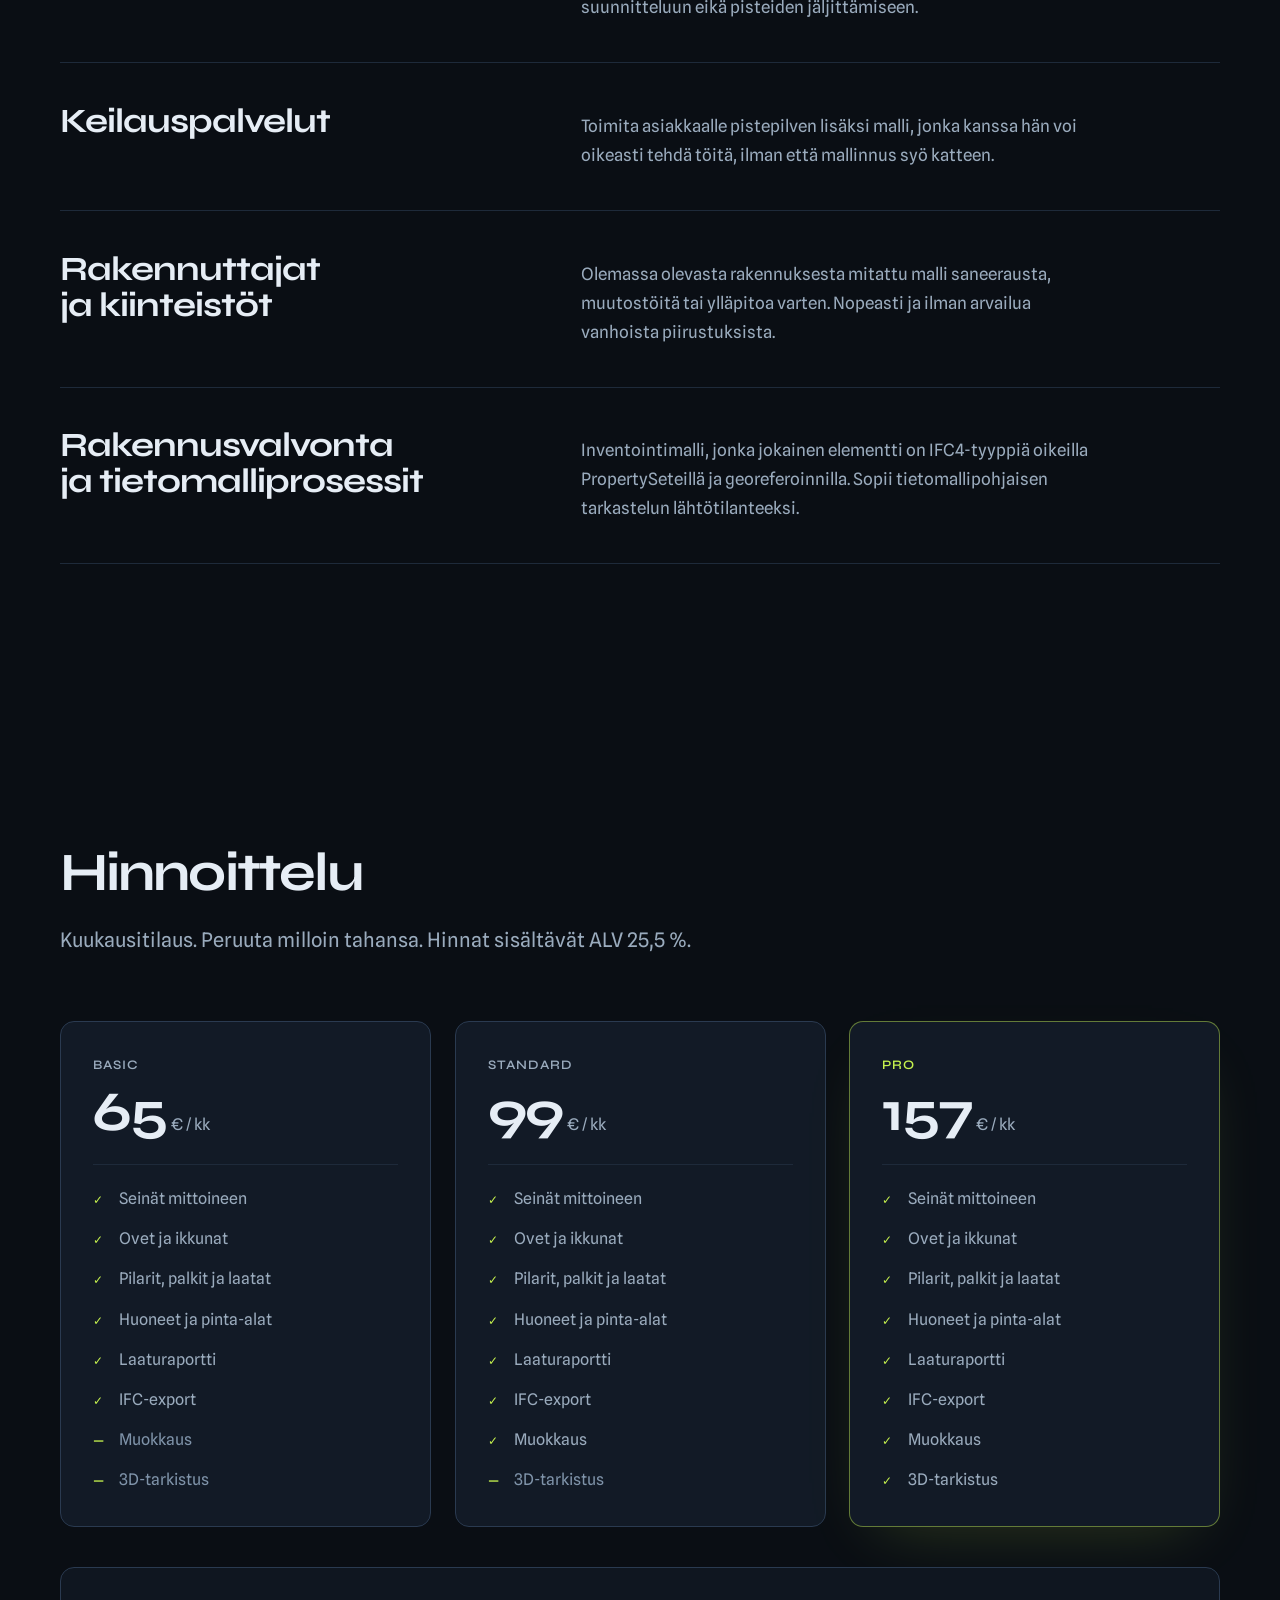
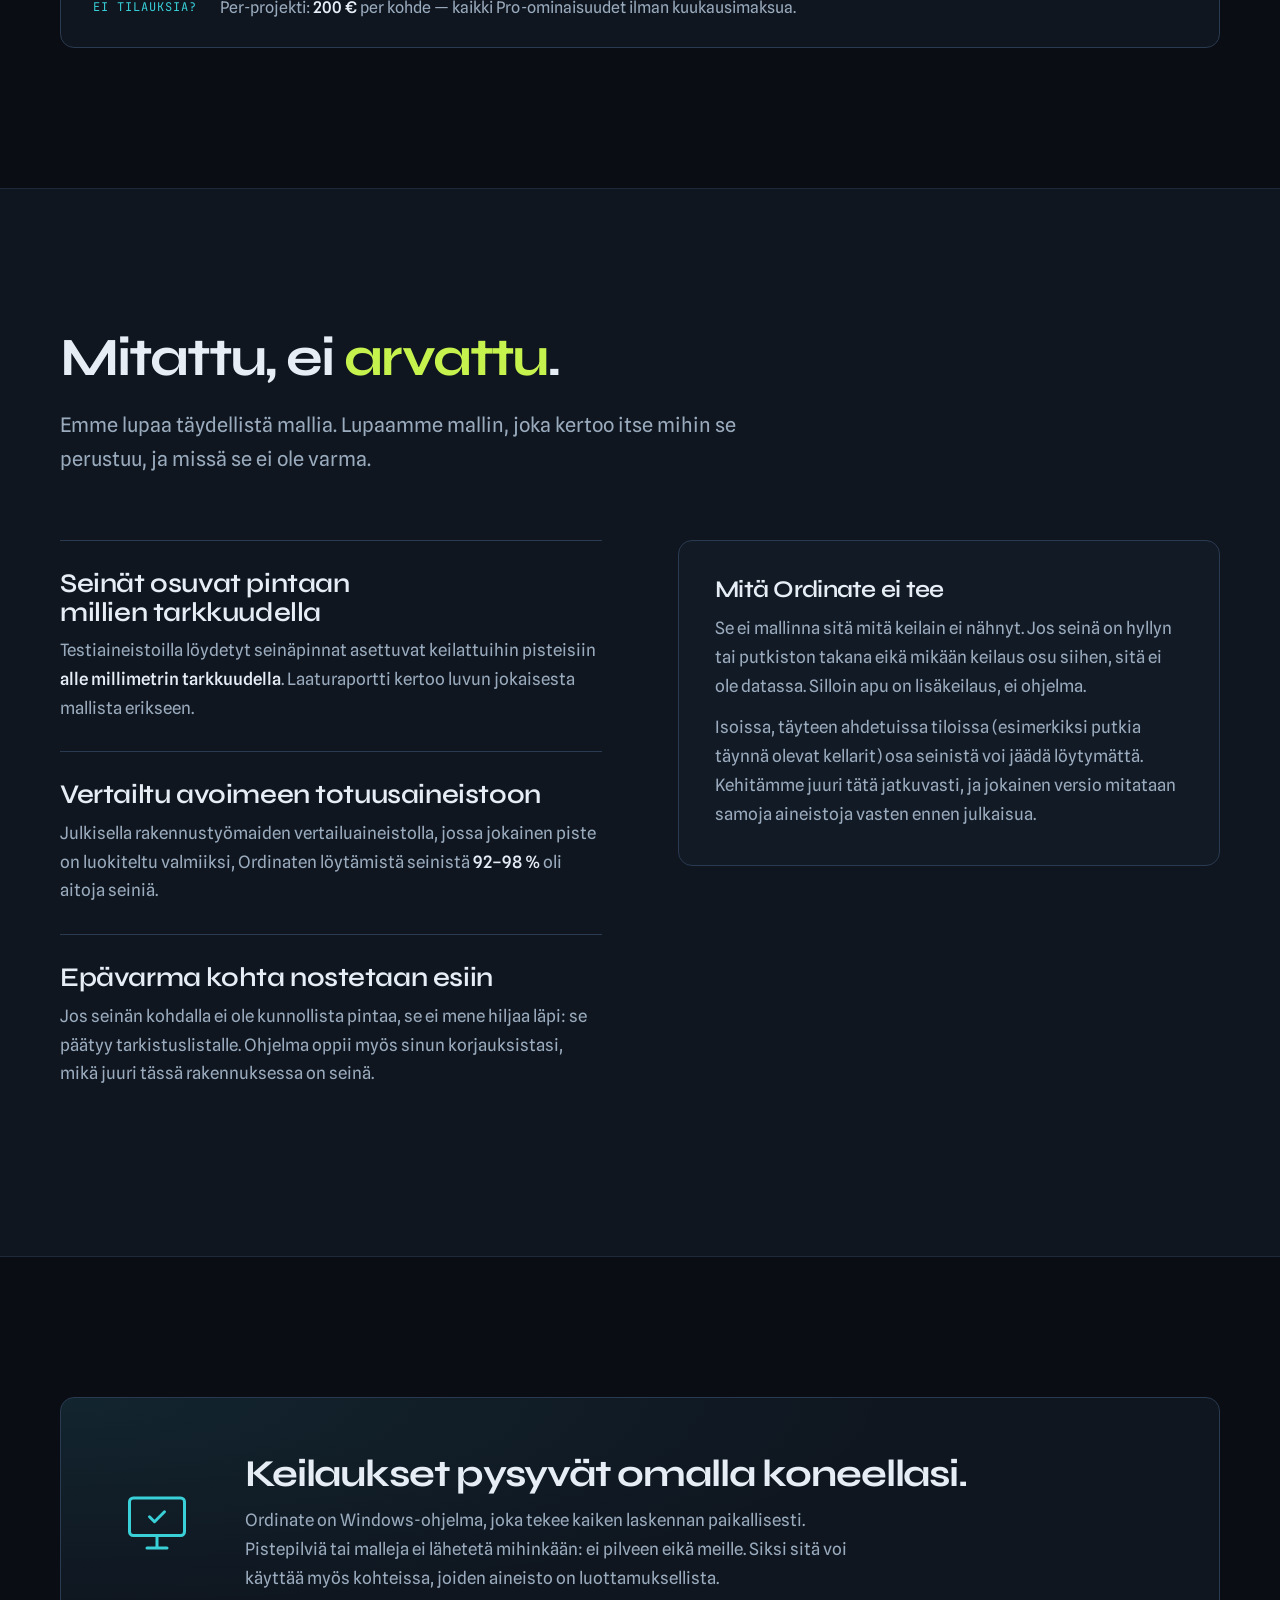
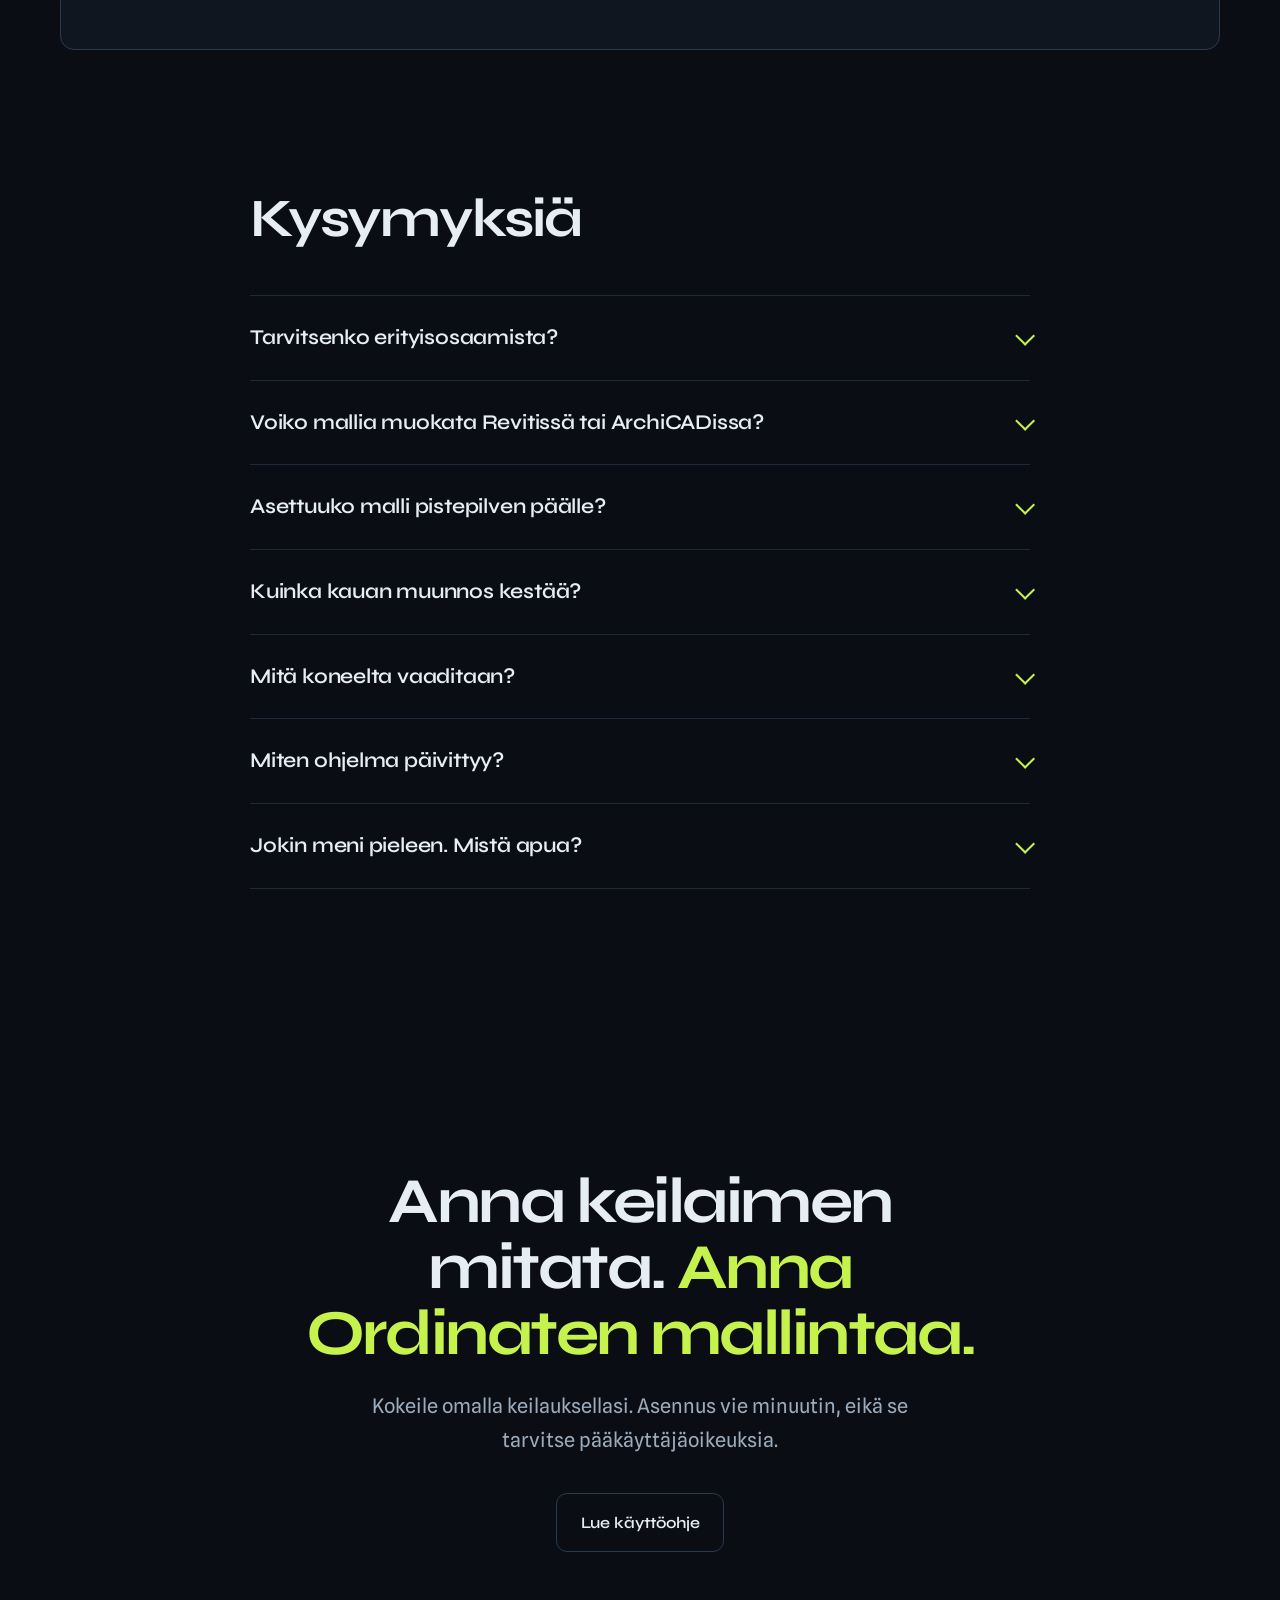
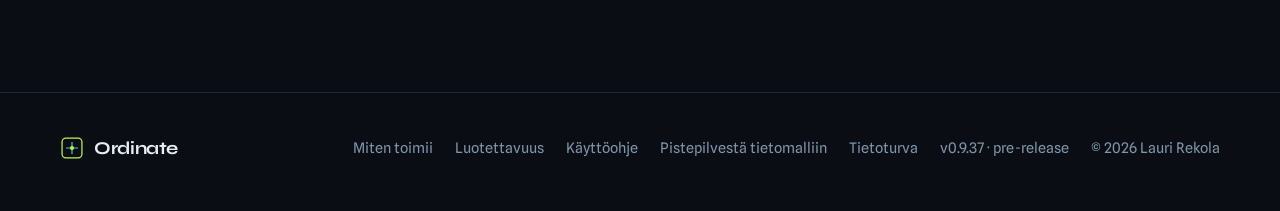
==== commit 34fdcdee: "Poista latauslinkit toistaiseksi Co-Authored-By: Claude Sonnet 4.6 <noreply@anthropic.com>" ====
--- a/index.html
+++ b/index.html
@@ -25,7 +25,6 @@
   "applicationCategory": "BusinessApplication",
   "operatingSystem": "Windows 10, Windows 11",
   "softwareVersion": "0.9.37",
-  "downloadUrl": "https://github.com/Mcrauli/Ordinate-web/releases/latest/download/Ordinate-Setup.exe",
   "inLanguage": "fi",
   "image": "https://rekolalauri.fi/Ordinate-web/img/after.webp",
   "author": {
@@ -65,7 +64,6 @@
       <a href="ohje.html">Käyttöohje</a>
       <a href="opas.html">Scan-to-BIM opas</a>
       <a href="#kysymykset">Kysymykset</a>
-      <a class="btn btn-primary" href="https://github.com/Mcrauli/Ordinate-web/releases/latest/download/Ordinate-Setup.exe">Lataa</a>
     </div>
     <button class="navtoggle" aria-label="Avaa valikko" aria-expanded="false" aria-controls="navlinks"><svg viewBox="0 0 18 14" fill="none" aria-hidden="true" width="18" height="14"><line x1="0" y1="1" x2="18" y2="1" stroke="currentColor" stroke-width="2" stroke-linecap="round"/><line x1="0" y1="7" x2="18" y2="7" stroke="currentColor" stroke-width="2" stroke-linecap="round"/><line x1="0" y1="13" x2="18" y2="13" stroke="currentColor" stroke-width="2" stroke-linecap="round"/></svg></button>
   </div>
@@ -77,7 +75,6 @@
     <h1>Laserkeilauksesta <span class="accent">tietomalli</span>. Automaattisesti.</h1>
     <p class="sub">Laserkeilain mittaa rakennuksen miljooniksi pisteiksi. <strong>Ordinate muuttaa ne valmiiksi 3D-malliksi</strong>: seinät, ovet, ikkunat, pilarit ja huoneet. Mallin voi avata suoraan Revitissä tai ArchiCADissa. Ilman päiviä käsin piirtämistä.</p>
     <div class="cta">
-      <a class="btn btn-primary" href="https://github.com/Mcrauli/Ordinate-web/releases/latest/download/Ordinate-Setup.exe"><svg viewBox="0 0 24 24" fill="none" stroke="currentColor" stroke-width="2.2" stroke-linecap="round" stroke-linejoin="round" aria-hidden="true"><path d="M12 4v11m0 0 4.5-4.5M12 15l-4.5-4.5M5 20h14"/></svg>Lataa Windowsille</a>
       <a class="btn btn-ghost" href="#miten">Näin se toimii</a>
     </div>
 
@@ -278,7 +275,6 @@
     <h2>Anna keilaimen mitata. <span class="accent">Anna Ordinaten mallintaa.</span></h2>
     <p class="lead">Kokeile omalla keilauksellasi. Asennus vie minuutin, eikä se tarvitse pääkäyttäjäoikeuksia.</p>
     <div class="cta">
-      <a class="btn btn-primary" href="https://github.com/Mcrauli/Ordinate-web/releases/latest/download/Ordinate-Setup.exe"><svg viewBox="0 0 24 24" fill="none" stroke="currentColor" stroke-width="2.2" stroke-linecap="round" stroke-linejoin="round" aria-hidden="true"><path d="M12 4v11m0 0 4.5-4.5M12 15l-4.5-4.5M5 20h14"/></svg>Lataa Windowsille</a>
       <a class="btn btn-ghost" href="ohje.html">Lue käyttöohje</a>
     </div>
   </div>
@@ -288,7 +284,7 @@
 <footer>
   <div class="wrap">
     <a class="brand" href="#top"><svg class="logo" style="width:24px;height:24px" viewBox="0 0 256 256" aria-hidden="true"><rect x="22" y="22" width="212" height="212" rx="42" fill="#0a0e14" stroke="#c6f24e" stroke-width="13"/><line x1="128" y1="68" x2="128" y2="188" stroke="#39d0d8" stroke-width="12" stroke-linecap="round"/><line x1="68" y1="128" x2="188" y2="128" stroke="#39d0d8" stroke-width="12" stroke-linecap="round"/><circle cx="128" cy="128" r="21" fill="#c6f24e"/></svg>Ordinate</a>
-    <div class="links"><a href="#miten">Miten toimii</a><a href="#luotettavuus">Luotettavuus</a><a href="ohje.html">Käyttöohje</a><a href="opas.html">Pistepilvestä tietomalliin</a><a href="tietoturva.html">Tietoturva</a><a href="https://github.com/Mcrauli/Ordinate-web/releases">Versiot</a><span>v0.9.37 · pre-release</span><span>© 2026 Lauri Rekola</span></div>
+    <div class="links"><a href="#miten">Miten toimii</a><a href="#luotettavuus">Luotettavuus</a><a href="ohje.html">Käyttöohje</a><a href="opas.html">Pistepilvestä tietomalliin</a><a href="tietoturva.html">Tietoturva</a><span>v0.9.37 · pre-release</span><span>© 2026 Lauri Rekola</span></div>
   </div>
 </footer>
 
--- a/css/site.css
+++ b/css/site.css
@@ -31,7 +31,7 @@
 p{text-wrap:pretty}
 a{color:inherit}
 :focus-visible{outline:2px solid var(--accent);outline-offset:3px;border-radius:8px}
-.skip-link{position:absolute;top:-48px;left:0;padding:9px 18px;background:var(--accent);color:var(--bg);font-size:14px;font-weight:700;text-decoration:none;border-radius:0 0 10px 10px;transition:top .2s;z-index:200}
+.skip-link{position:fixed;top:-56px;left:0;padding:9px 18px;background:var(--accent);color:var(--bg);font-size:14px;font-weight:700;text-decoration:none;border-radius:0 0 10px 10px;transition:top .2s;z-index:200}
 .skip-link:focus{top:0}
 section[id]{scroll-margin-top:84px}
 .wrap{max-width:var(--maxw);margin:0 auto;padding:0 clamp(20px,4vw,40px);position:relative}
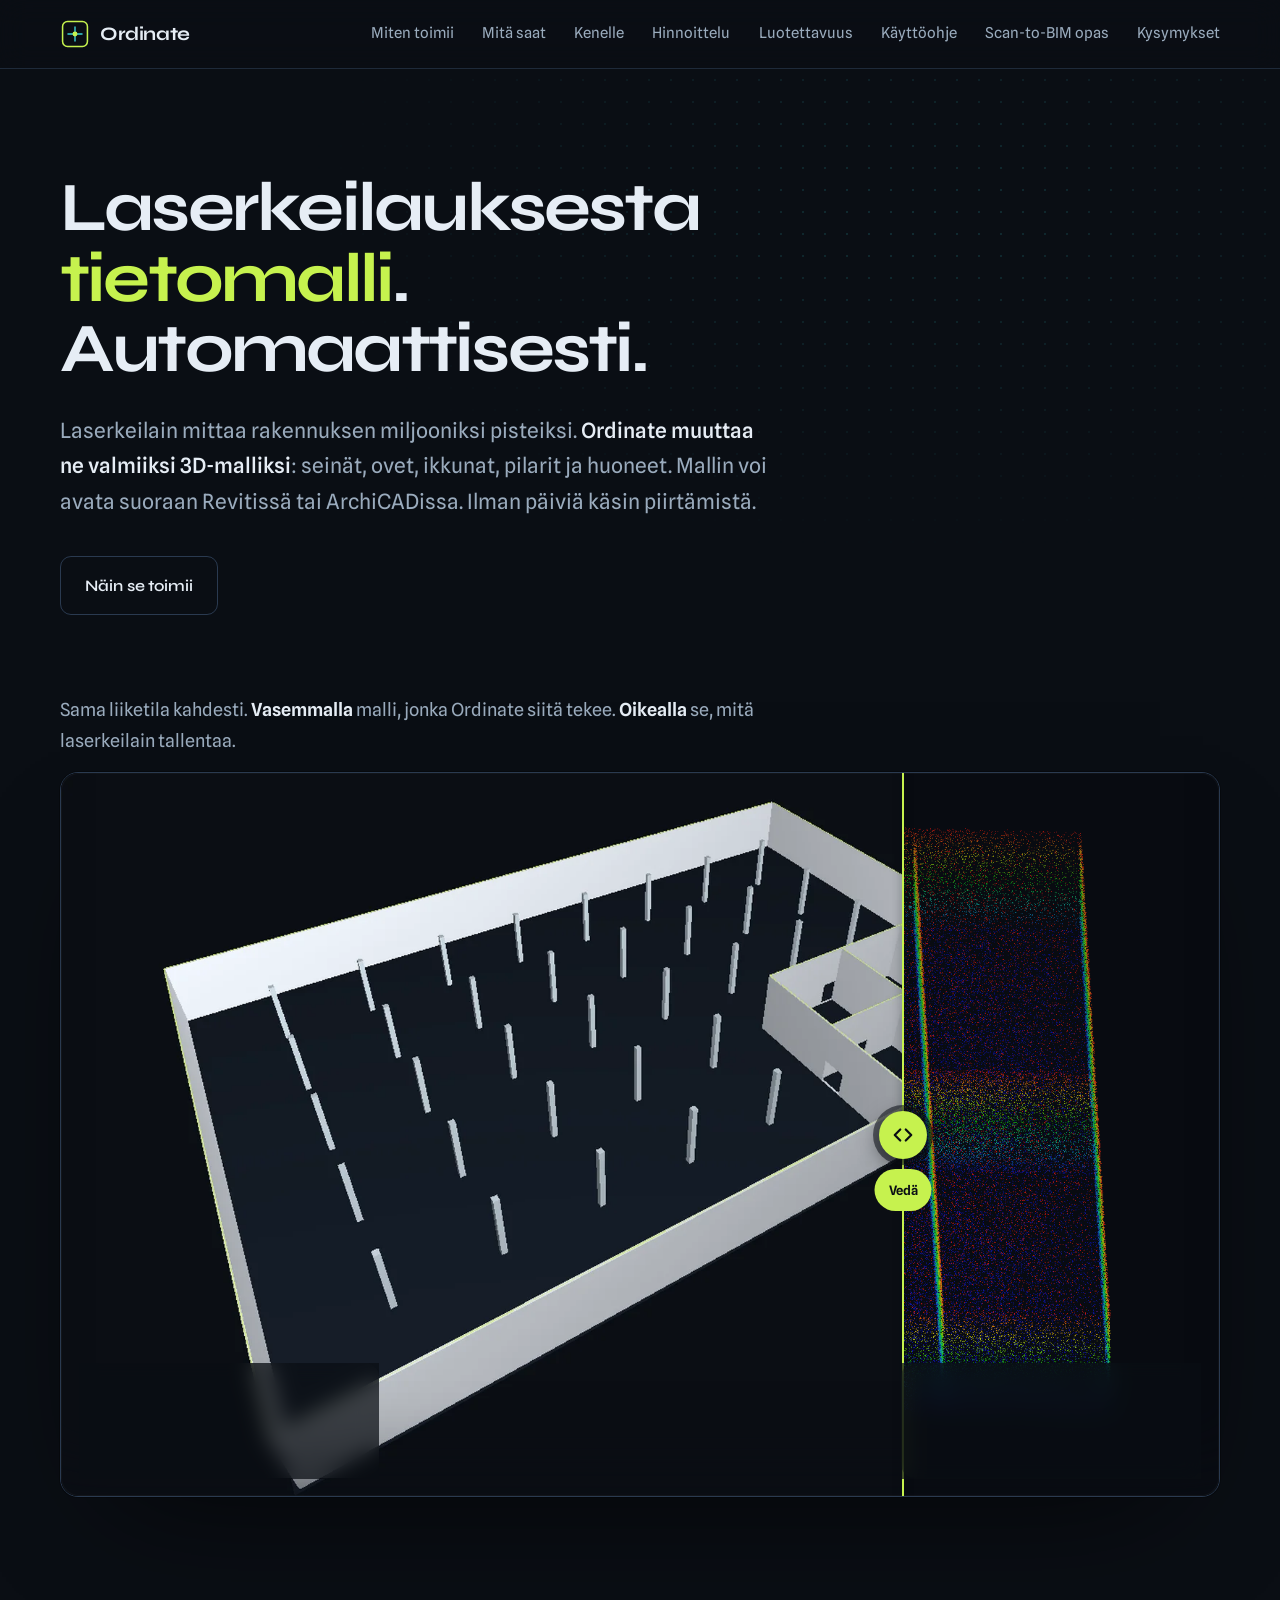
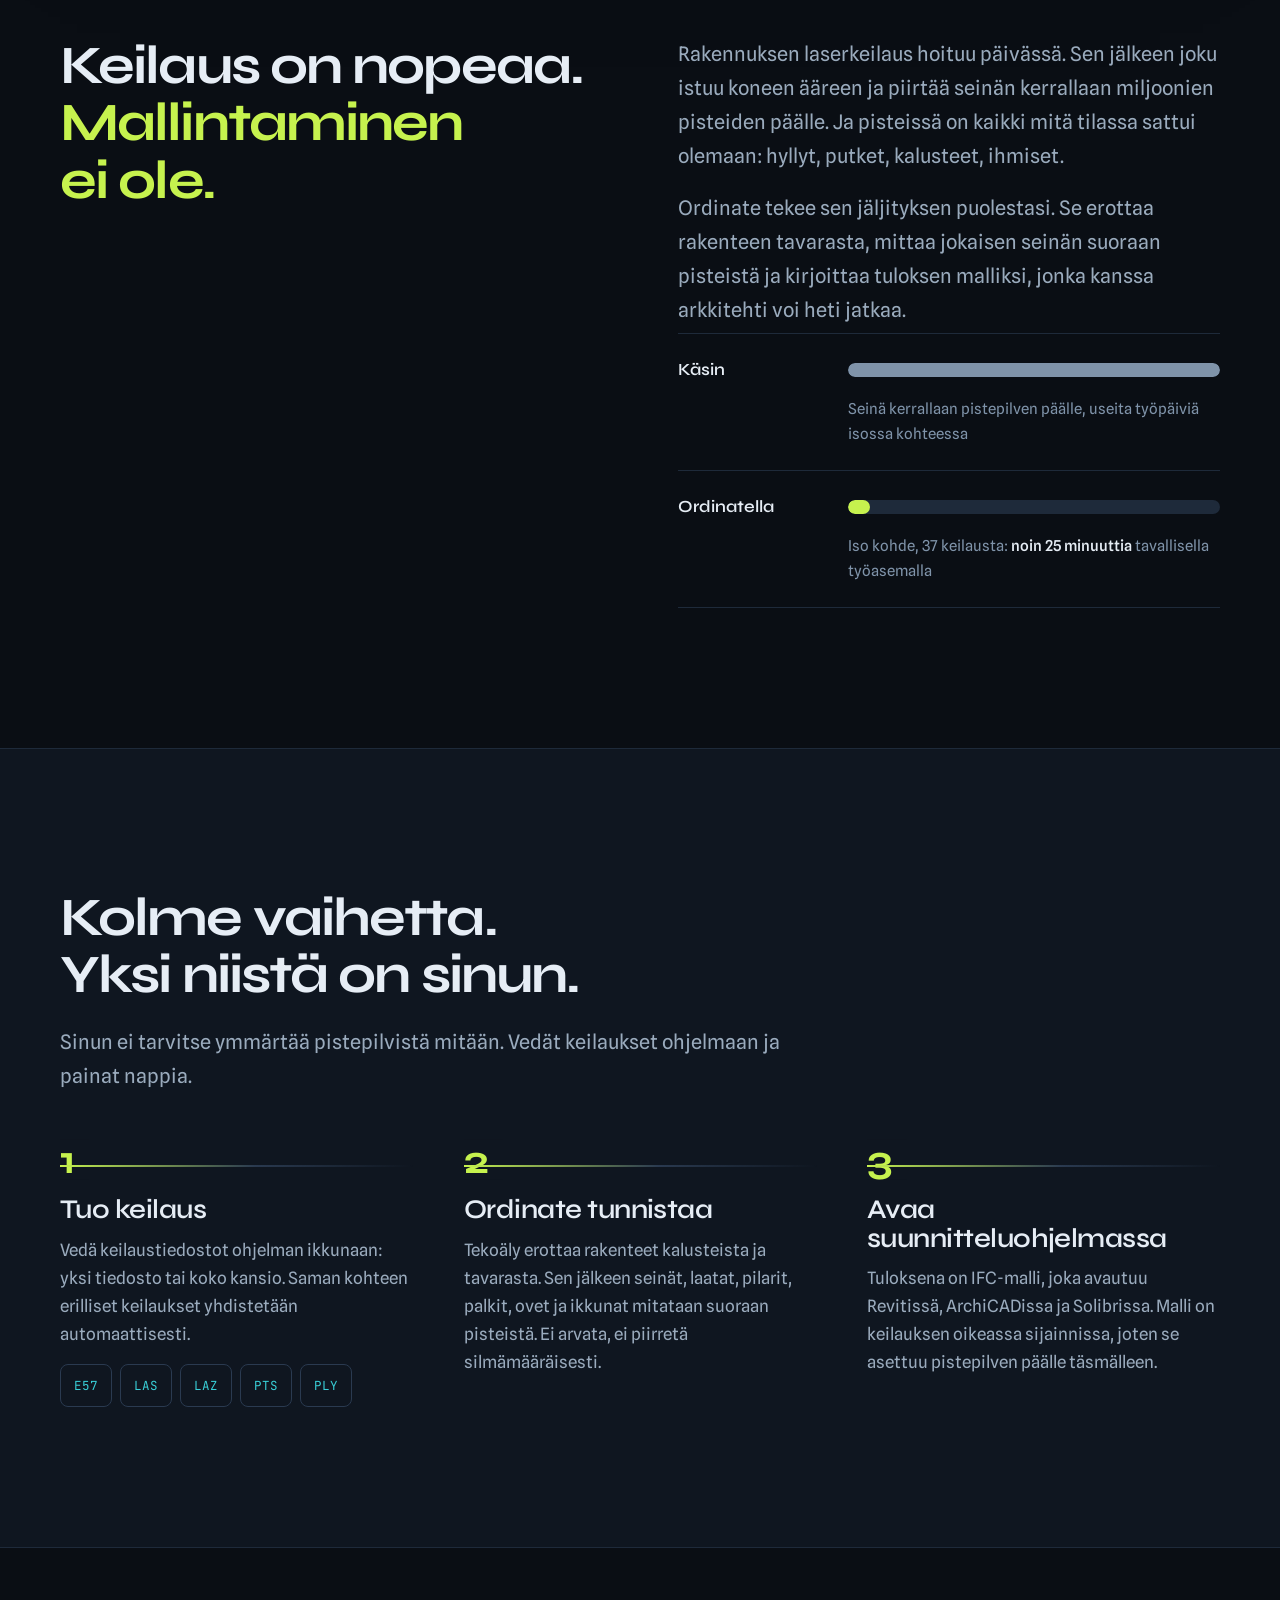
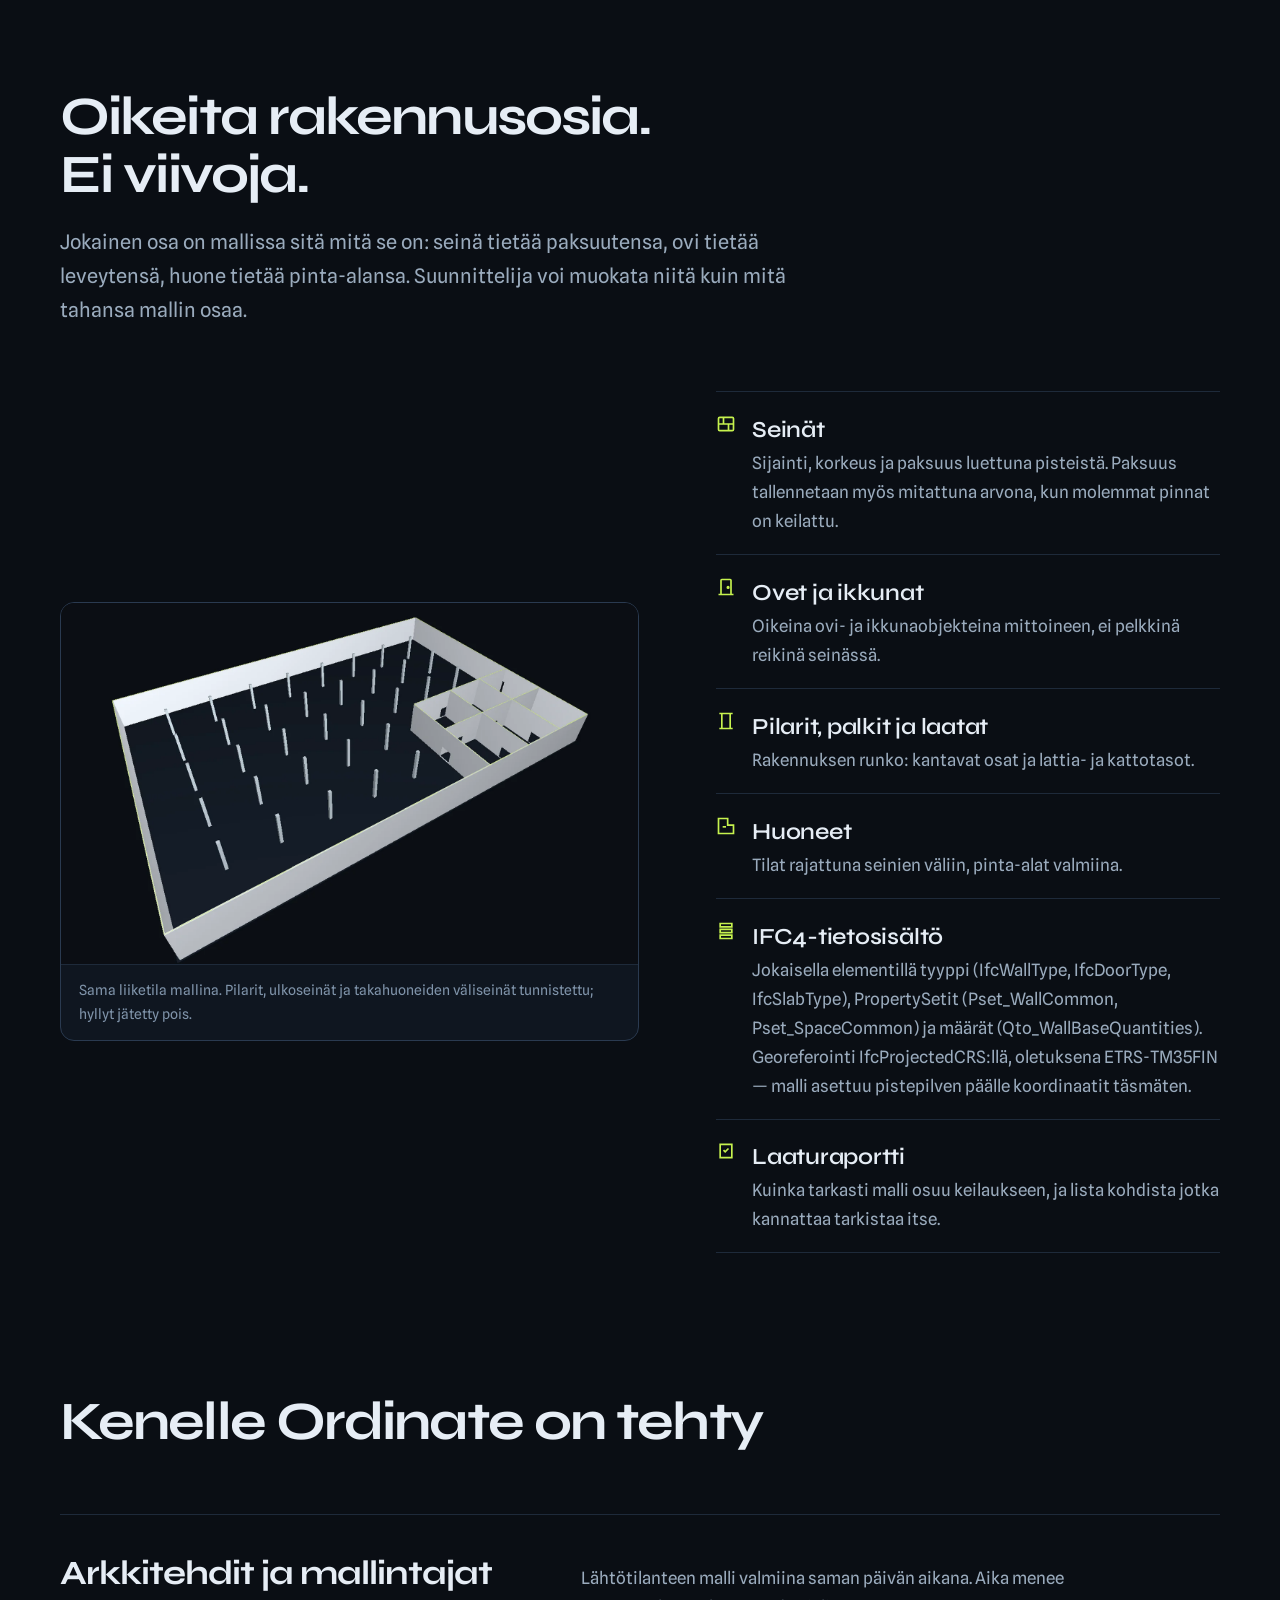
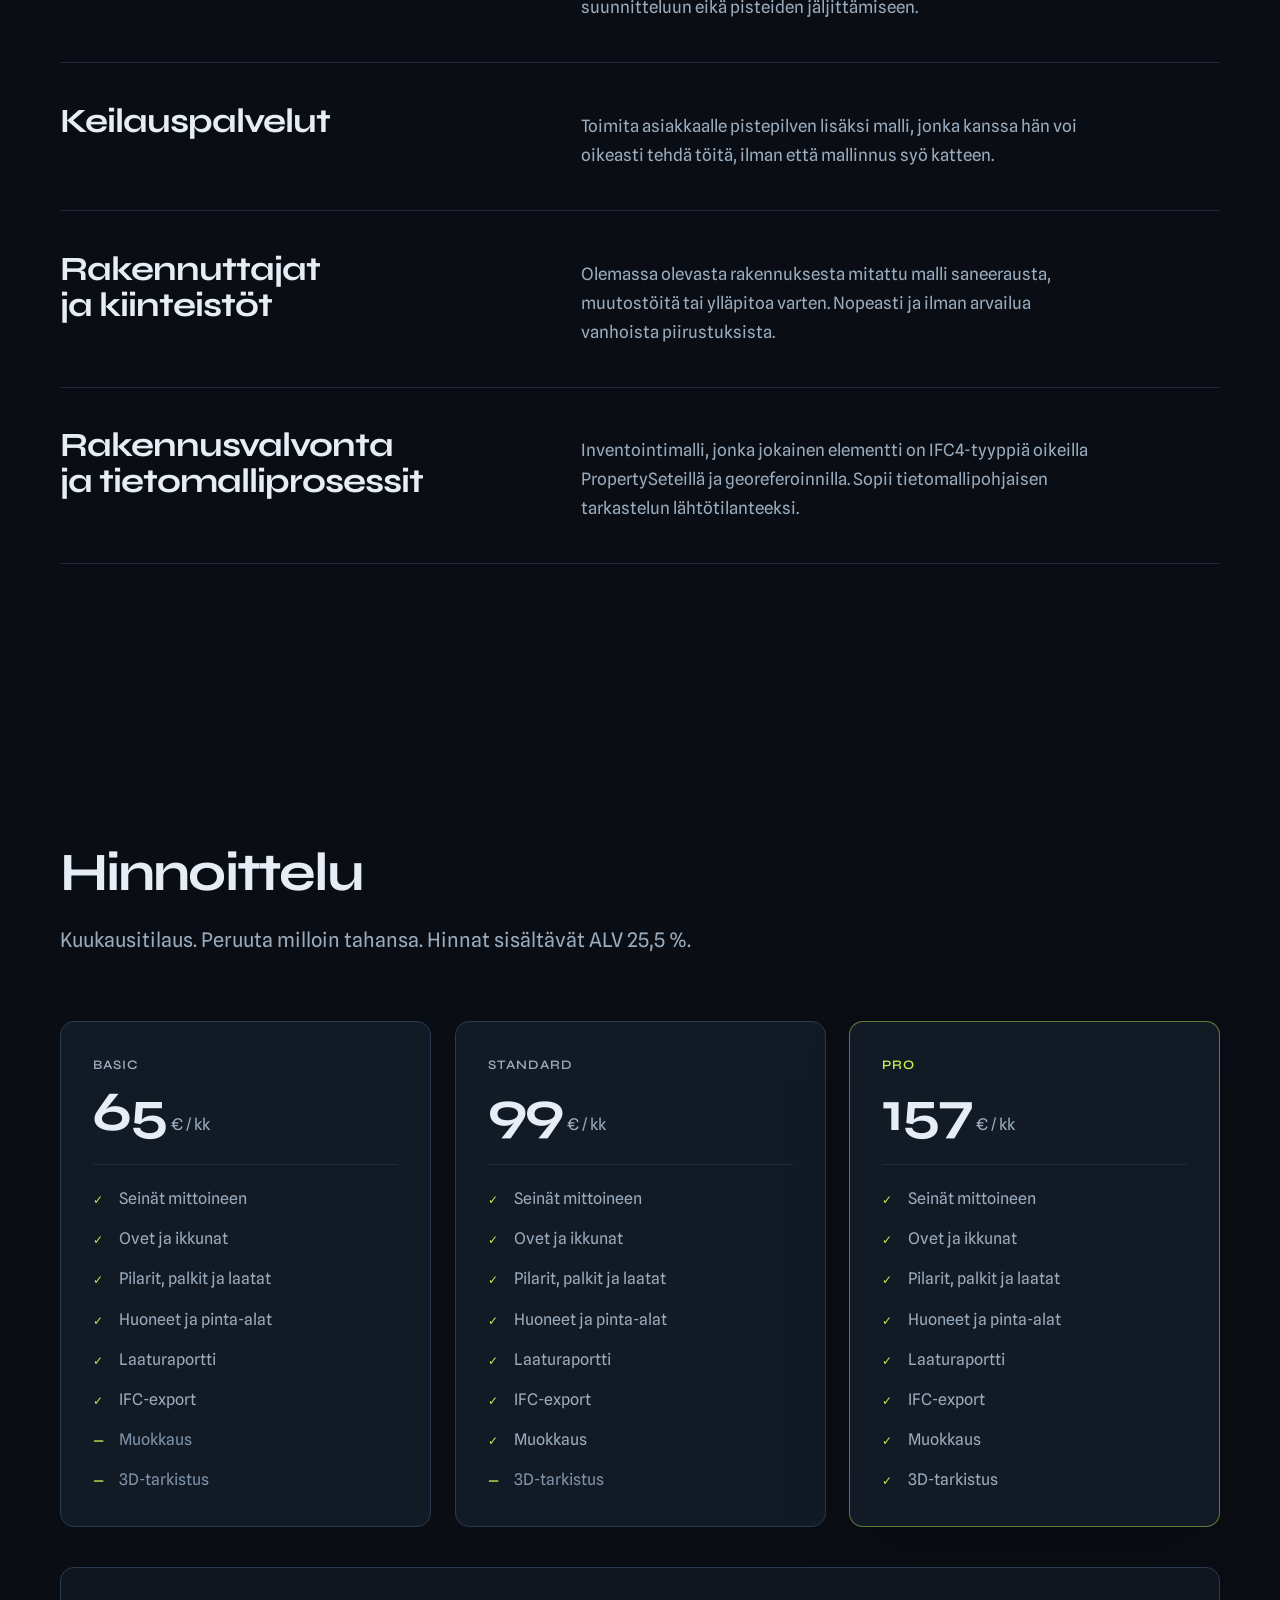
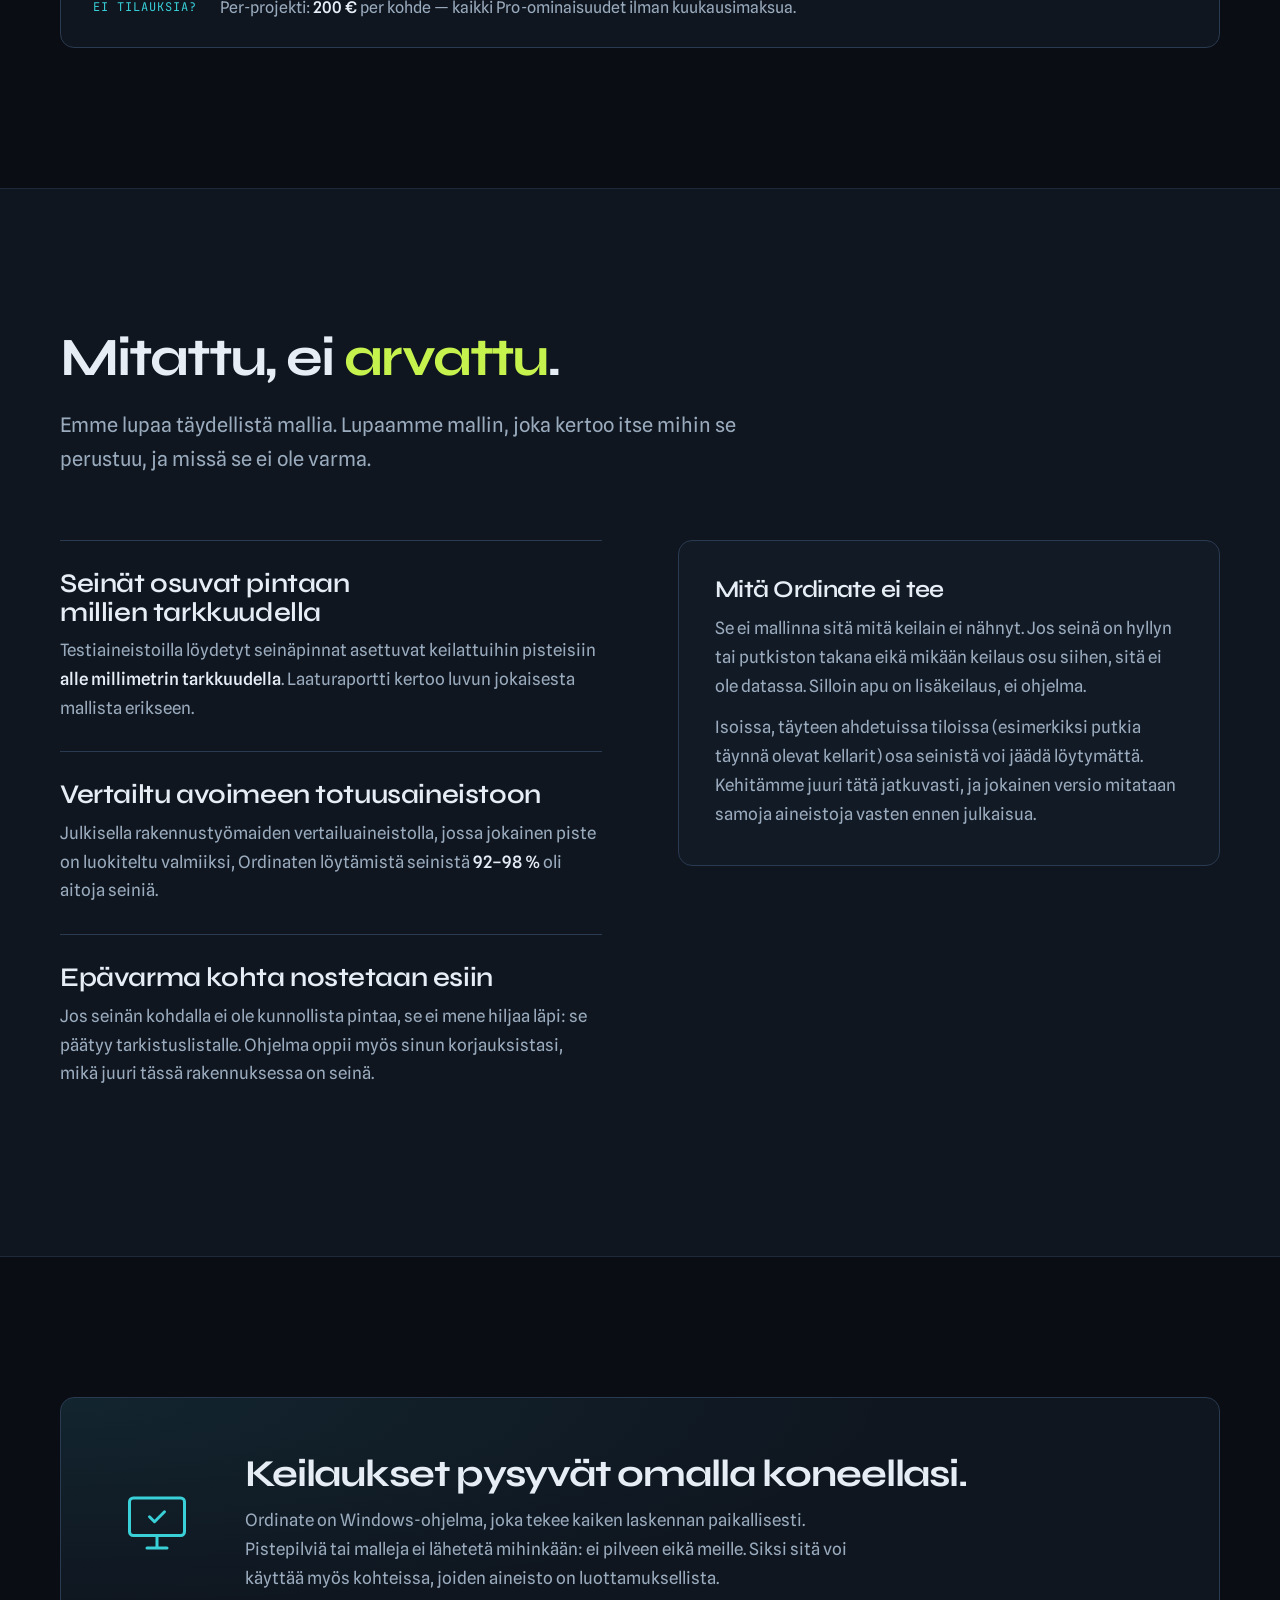
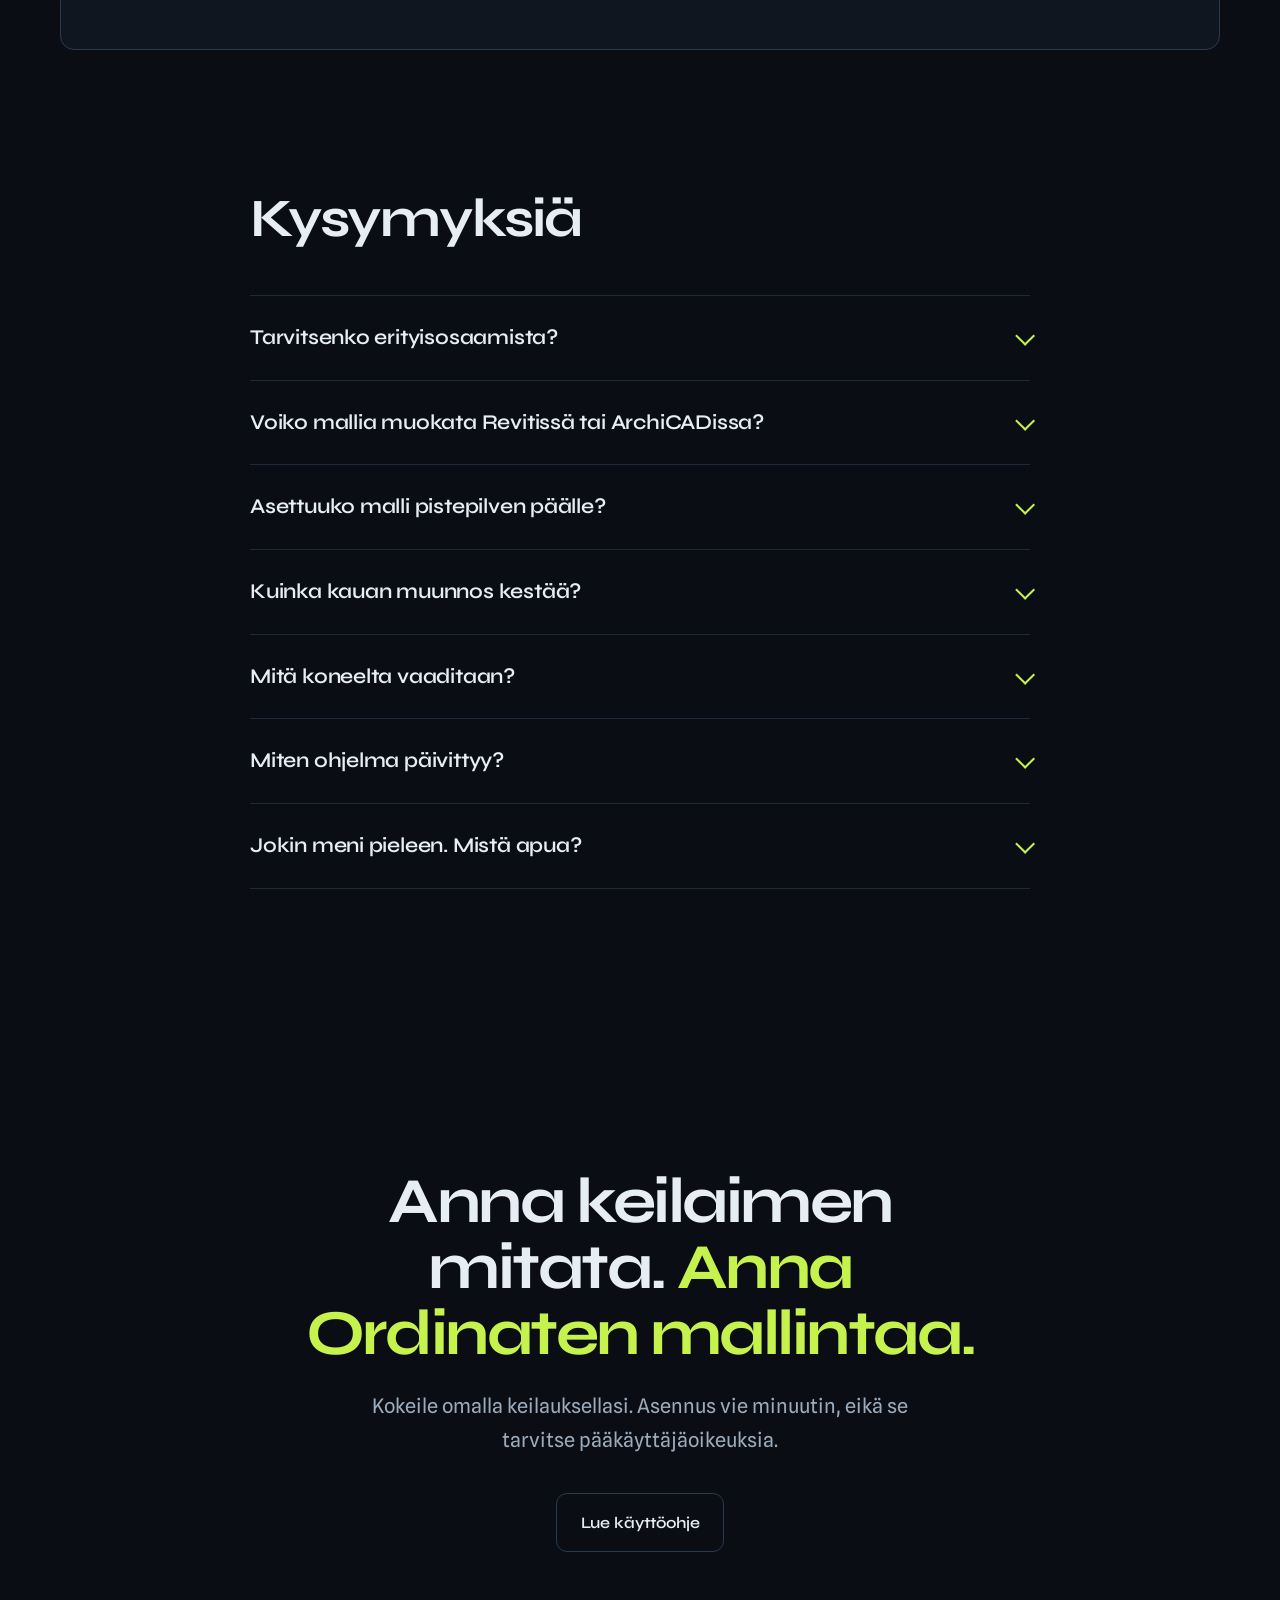
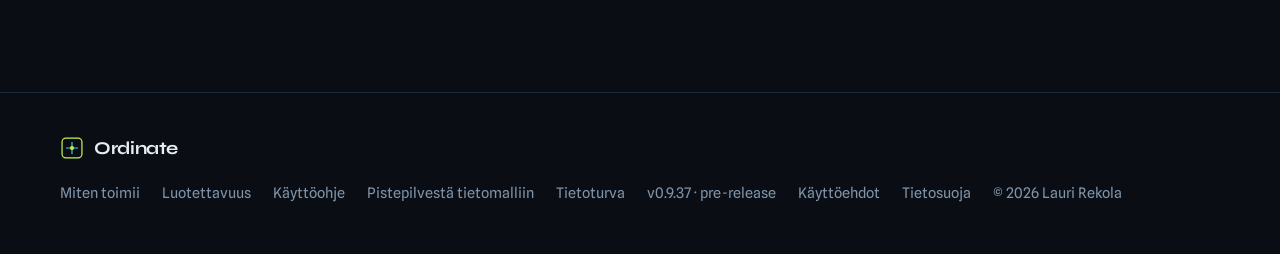
==== commit 6b2c20a8: "Käyttöehdot ja tietosuojaseloste, tietoturvasivu lisenssitarkistuksen mukaiseksi, hehkuvarjot pois C" ====
--- a/index.html
+++ b/index.html
@@ -284,7 +284,7 @@
 <footer>
   <div class="wrap">
     <a class="brand" href="#top"><svg class="logo" style="width:24px;height:24px" viewBox="0 0 256 256" aria-hidden="true"><rect x="22" y="22" width="212" height="212" rx="42" fill="#0a0e14" stroke="#c6f24e" stroke-width="13"/><line x1="128" y1="68" x2="128" y2="188" stroke="#39d0d8" stroke-width="12" stroke-linecap="round"/><line x1="68" y1="128" x2="188" y2="128" stroke="#39d0d8" stroke-width="12" stroke-linecap="round"/><circle cx="128" cy="128" r="21" fill="#c6f24e"/></svg>Ordinate</a>
-    <div class="links"><a href="#miten">Miten toimii</a><a href="#luotettavuus">Luotettavuus</a><a href="ohje.html">Käyttöohje</a><a href="opas.html">Pistepilvestä tietomalliin</a><a href="tietoturva.html">Tietoturva</a><span>v0.9.37 · pre-release</span><span>© 2026 Lauri Rekola</span></div>
+    <div class="links"><a href="#miten">Miten toimii</a><a href="#luotettavuus">Luotettavuus</a><a href="ohje.html">Käyttöohje</a><a href="opas.html">Pistepilvestä tietomalliin</a><a href="tietoturva.html">Tietoturva</a><span>v0.9.37 · pre-release</span><a href="kayttoehdot.html">Käyttöehdot</a><a href="tietosuoja.html">Tietosuoja</a><span>© 2026 Lauri Rekola</span></div>
   </div>
 </footer>
 
--- a/css/site.css
+++ b/css/site.css
@@ -55,8 +55,8 @@
 
 /* BUTTONS */
 .btn{display:inline-flex;align-items:center;gap:10px;font-family:"Syne";font-weight:600;font-size:16px;letter-spacing:-.005em;padding:15px 24px;border-radius:11px;border:1px solid transparent;text-decoration:none;cursor:pointer;transition:transform .5s var(--ease),box-shadow .5s var(--ease),background-color .3s var(--ease),border-color .3s var(--ease),color .3s var(--ease);min-height:48px}
-.btn-primary{background:var(--accent);color:var(--bg);box-shadow:0 0 0 0 rgba(198,242,78,0)}
-.btn-primary:hover{transform:translate3d(0,-2px,0);box-shadow:0 10px 30px -12px rgba(198,242,78,.32)}
+.btn-primary{background:var(--accent);color:var(--bg);box-shadow:0 0 0 0 rgba(0,0,0,0)}
+.btn-primary:hover{transform:translate3d(0,-2px,0);box-shadow:0 10px 24px -12px rgba(0,0,0,.6)}
 .btn-ghost{border-color:var(--line-2);color:var(--ink);background:transparent}
 .btn-ghost:hover{border-color:var(--accent);color:var(--accent)}
 .btn:active{transform:translate3d(0,0,0) scale(.98);transition-duration:.15s}
@@ -68,8 +68,7 @@
   background:radial-gradient(rgba(57,208,216,.16) 1px,transparent 1.4px) 0 0/22px 22px;
   -webkit-mask-image:radial-gradient(70% 60% at 72% 18%,#000 0%,transparent 70%);mask-image:radial-gradient(70% 60% at 72% 18%,#000 0%,transparent 70%)}
 .hero::after{content:"";position:absolute;left:0;right:0;top:0;height:1px;z-index:-1;pointer-events:none;opacity:0;
-  background:linear-gradient(90deg,transparent,rgba(198,242,78,.0) 10%,rgba(198,242,78,.55) 50%,rgba(198,242,78,0) 90%,transparent);
-  box-shadow:0 0 18px 2px rgba(198,242,78,.18)}
+  background:linear-gradient(90deg,transparent,rgba(198,242,78,.0) 10%,rgba(198,242,78,.55) 50%,rgba(198,242,78,0) 90%,transparent)}
 .js .hero::after{animation:sweep 3.2s var(--ease-io) .5s 1 both}
 @keyframes sweep{0%{opacity:0;transform:translate3d(0,0,0)}12%{opacity:1}85%{opacity:.6}100%{opacity:0;transform:translate3d(0,560px,0)}}
 .js .hero::before{animation:dots-drift 28s linear infinite}
@@ -114,7 +113,7 @@
 .compare.used .drag-hint{transform:translate3d(-50%,-4px,0)}
 .compare.used .drag-hint{opacity:0}
 .compare:not(.used) .knob{animation:knob-pulse 2.8s var(--ease) 1.8s infinite}
-@keyframes knob-pulse{0%,100%{box-shadow:0 0 0 6px rgba(10,14,20,.55),0 6px 20px rgba(0,0,0,.5)}60%{box-shadow:0 0 0 11px rgba(198,242,78,.14),0 0 0 6px rgba(10,14,20,.55),0 6px 20px rgba(0,0,0,.5)}}
+@keyframes knob-pulse{0%,100%{box-shadow:0 0 0 6px rgba(10,14,20,.55),0 6px 20px rgba(0,0,0,.5)}60%{box-shadow:0 0 0 11px rgba(232,238,245,.12),0 0 0 6px rgba(10,14,20,.55),0 6px 20px rgba(0,0,0,.5)}}
 @media(max-width:620px){.tag-side .d{display:none}.tag-side{bottom:12px;padding:10px 12px}.tag-side.l{left:10px}.tag-side.r{right:10px}}
 
 /* SECTIONS */
@@ -175,7 +174,7 @@
 /* PRICING */
 .pricing-grid{display:grid;grid-template-columns:repeat(3,minmax(0,1fr));gap:clamp(16px,3vw,24px);margin-top:clamp(40px,6vw,64px)}
 .price-card{background:var(--panel);border:1px solid var(--line-2);border-radius:14px;padding:clamp(24px,3vw,32px);display:flex;flex-direction:column;gap:24px}
-.price-card.pro{border-color:rgba(198,242,78,.45);box-shadow:0 24px 64px -30px rgba(198,242,78,.22)}
+.price-card.pro{border-color:rgba(198,242,78,.45);box-shadow:0 24px 64px -30px rgba(0,0,0,.6)}
 .price-head{display:flex;flex-direction:column;gap:8px}
 .price-name{font-family:"Syne";font-weight:600;font-size:13px;letter-spacing:.08em;text-transform:uppercase;color:var(--muted)}
 .price-card.pro .price-name{color:var(--accent)}
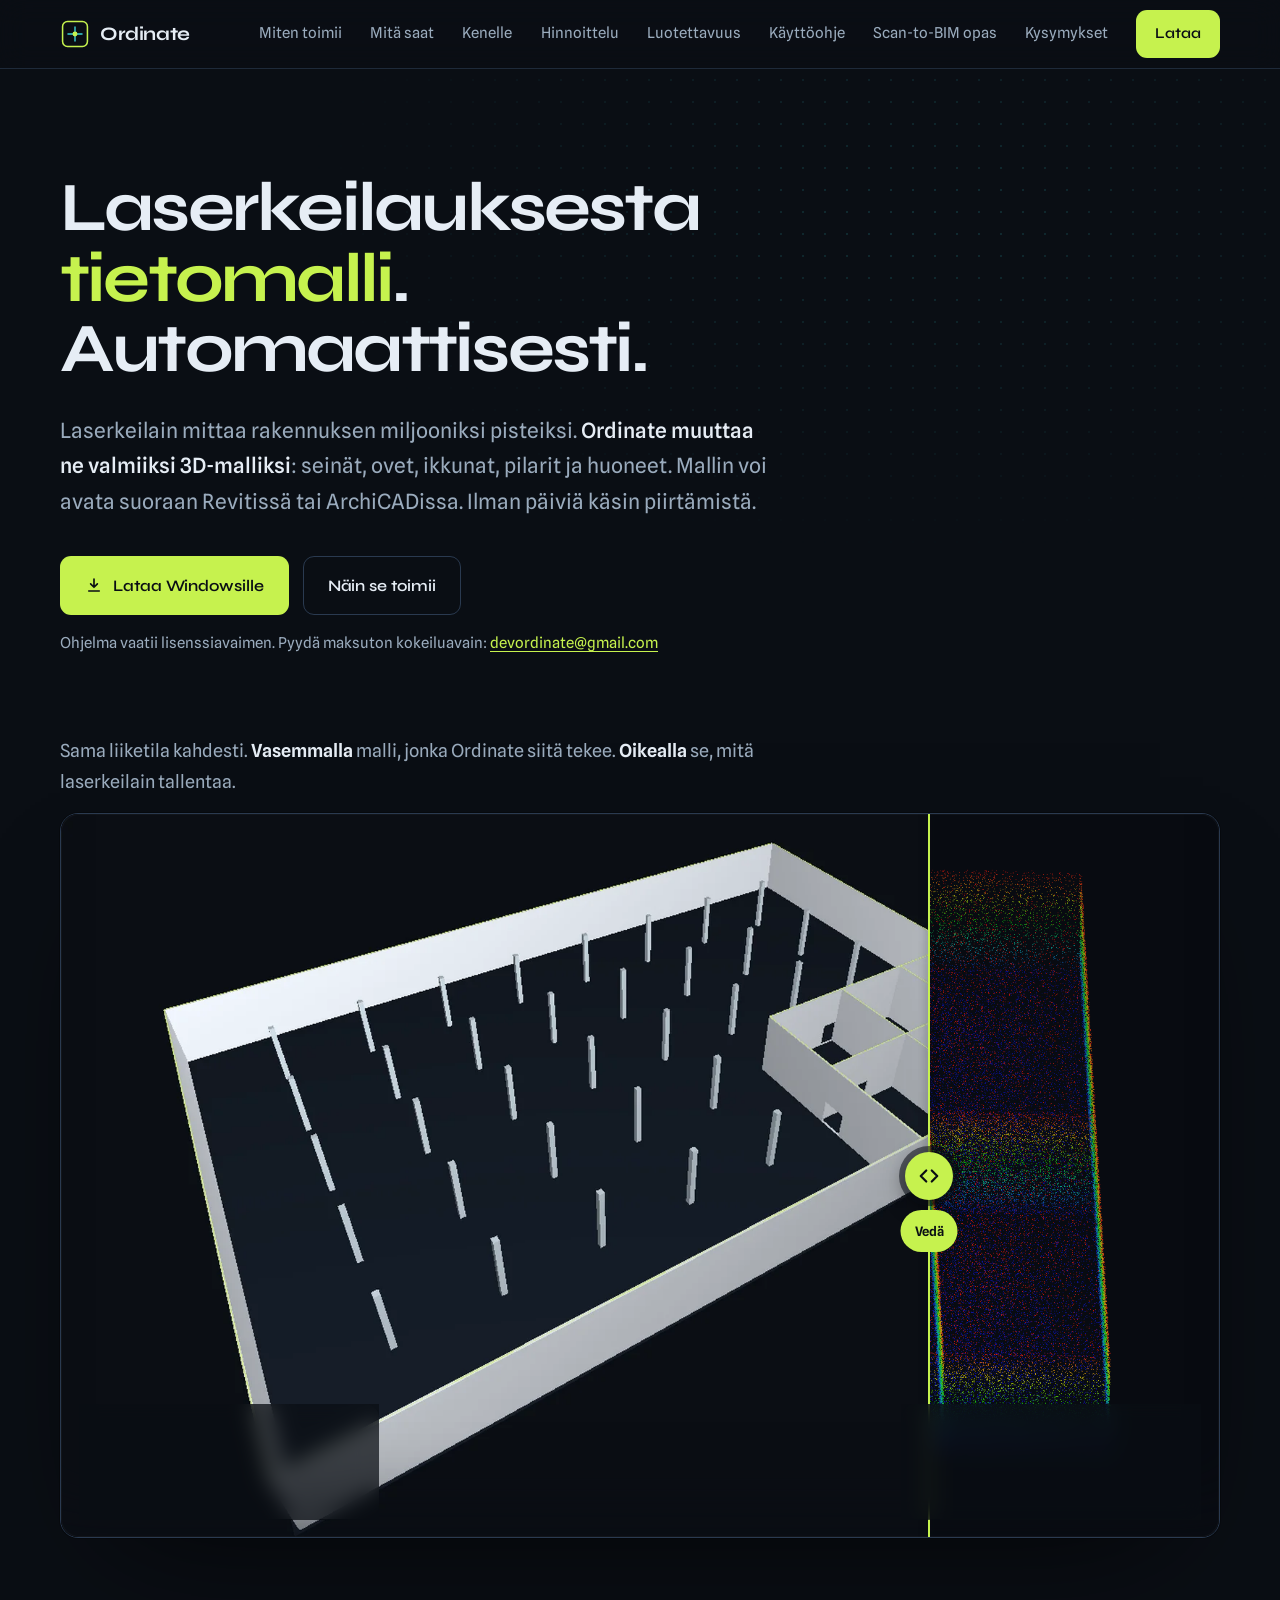
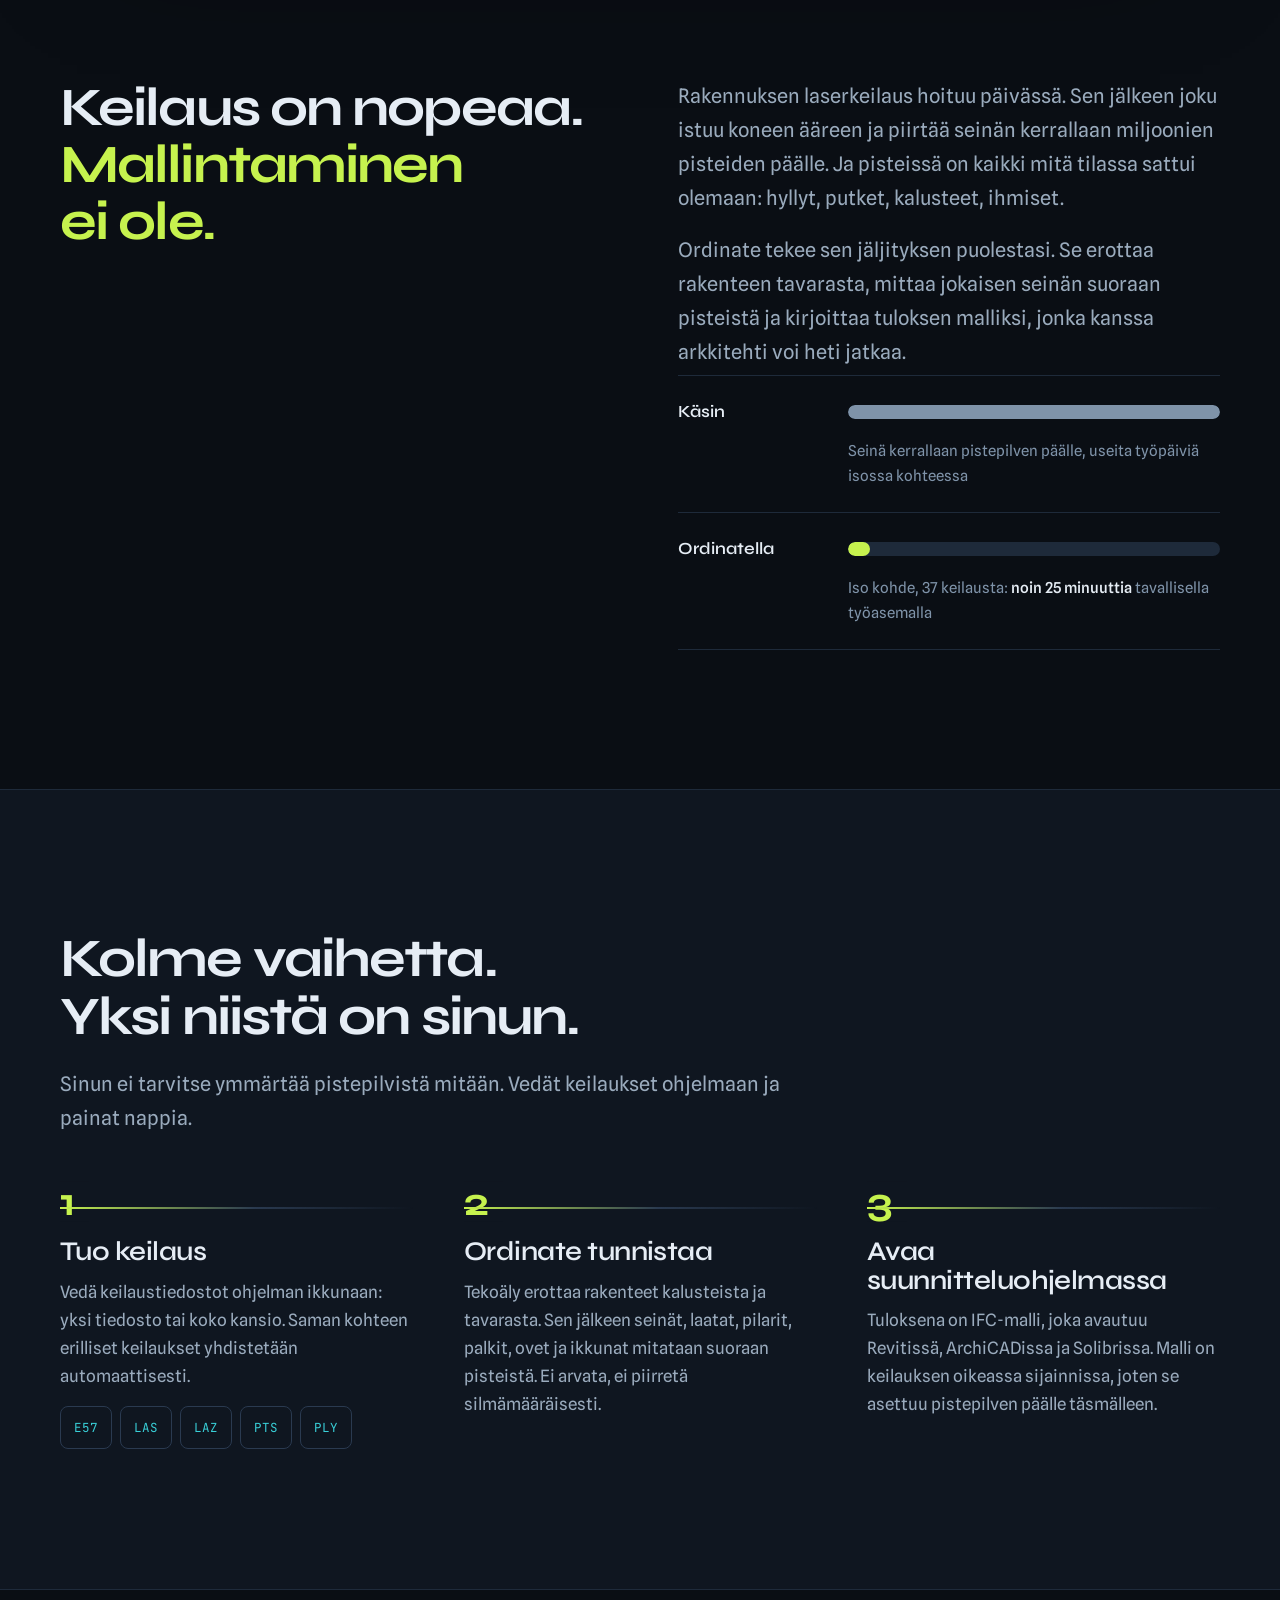
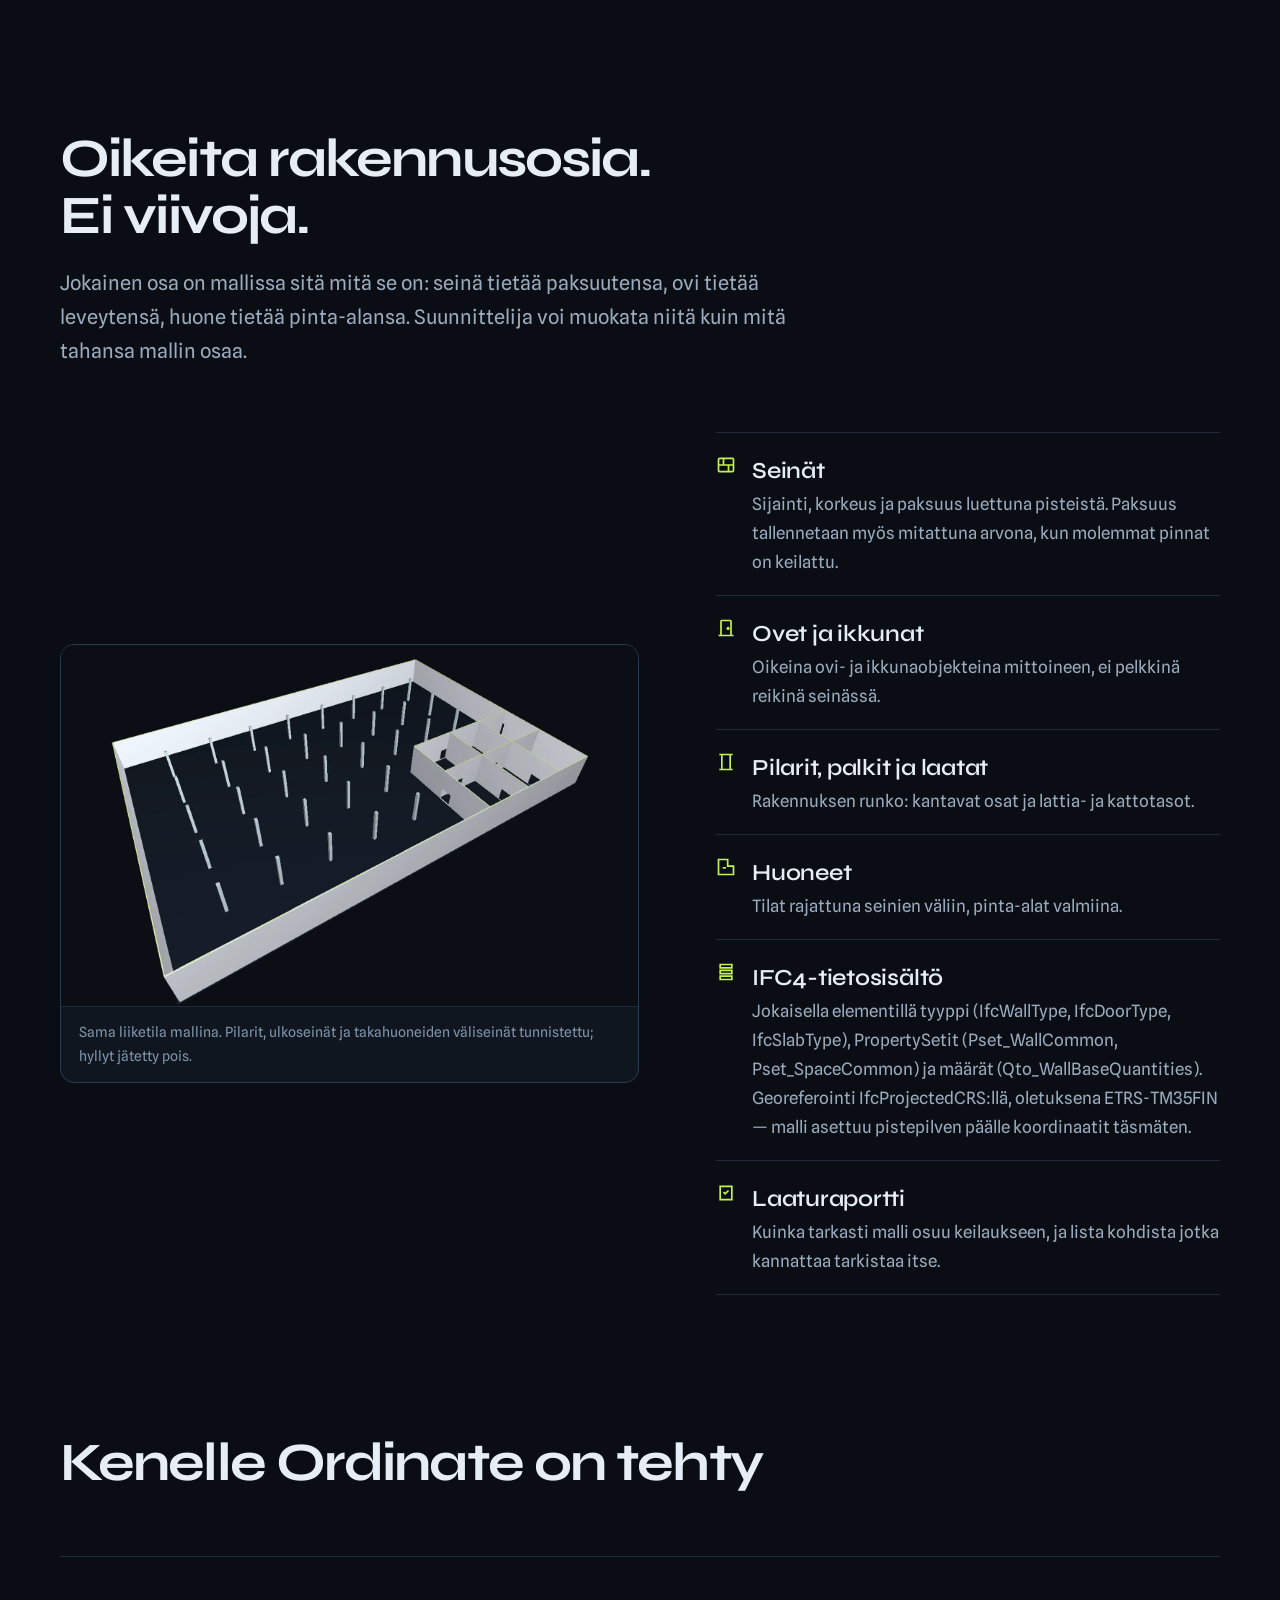
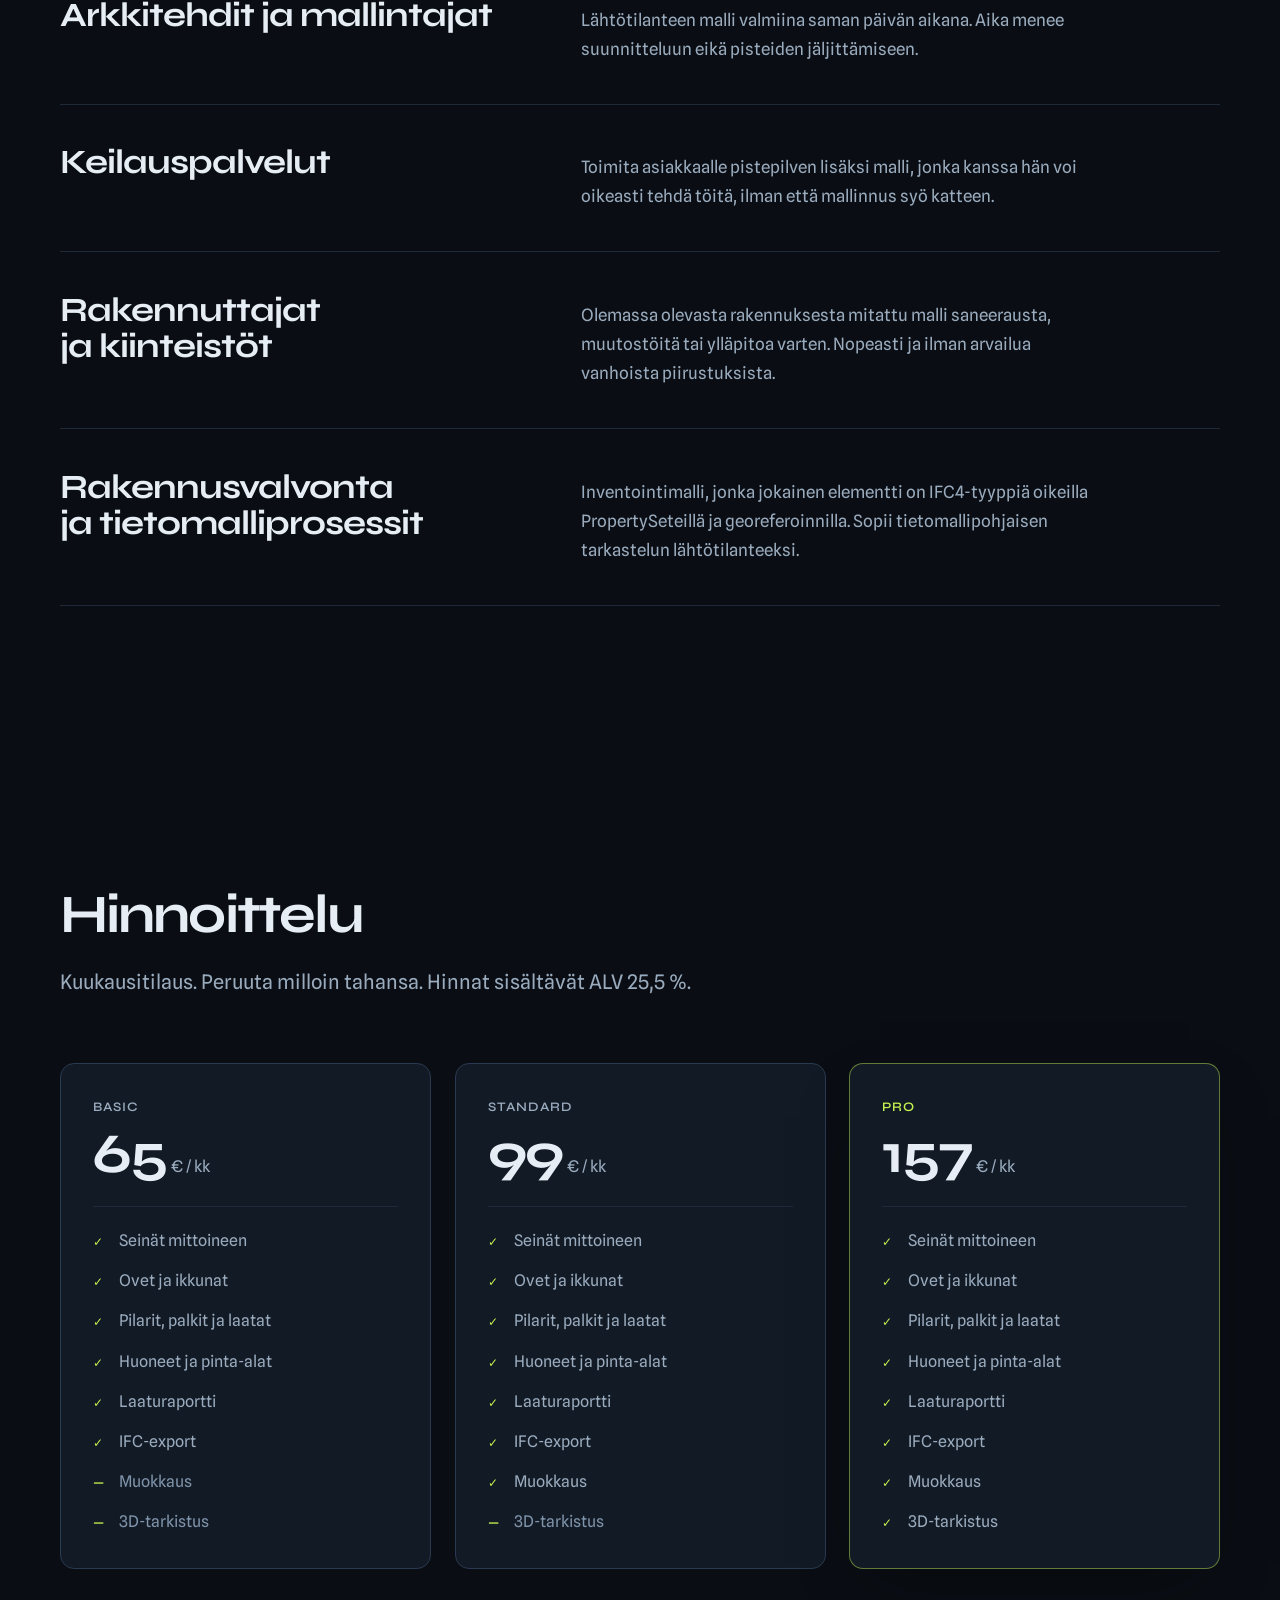
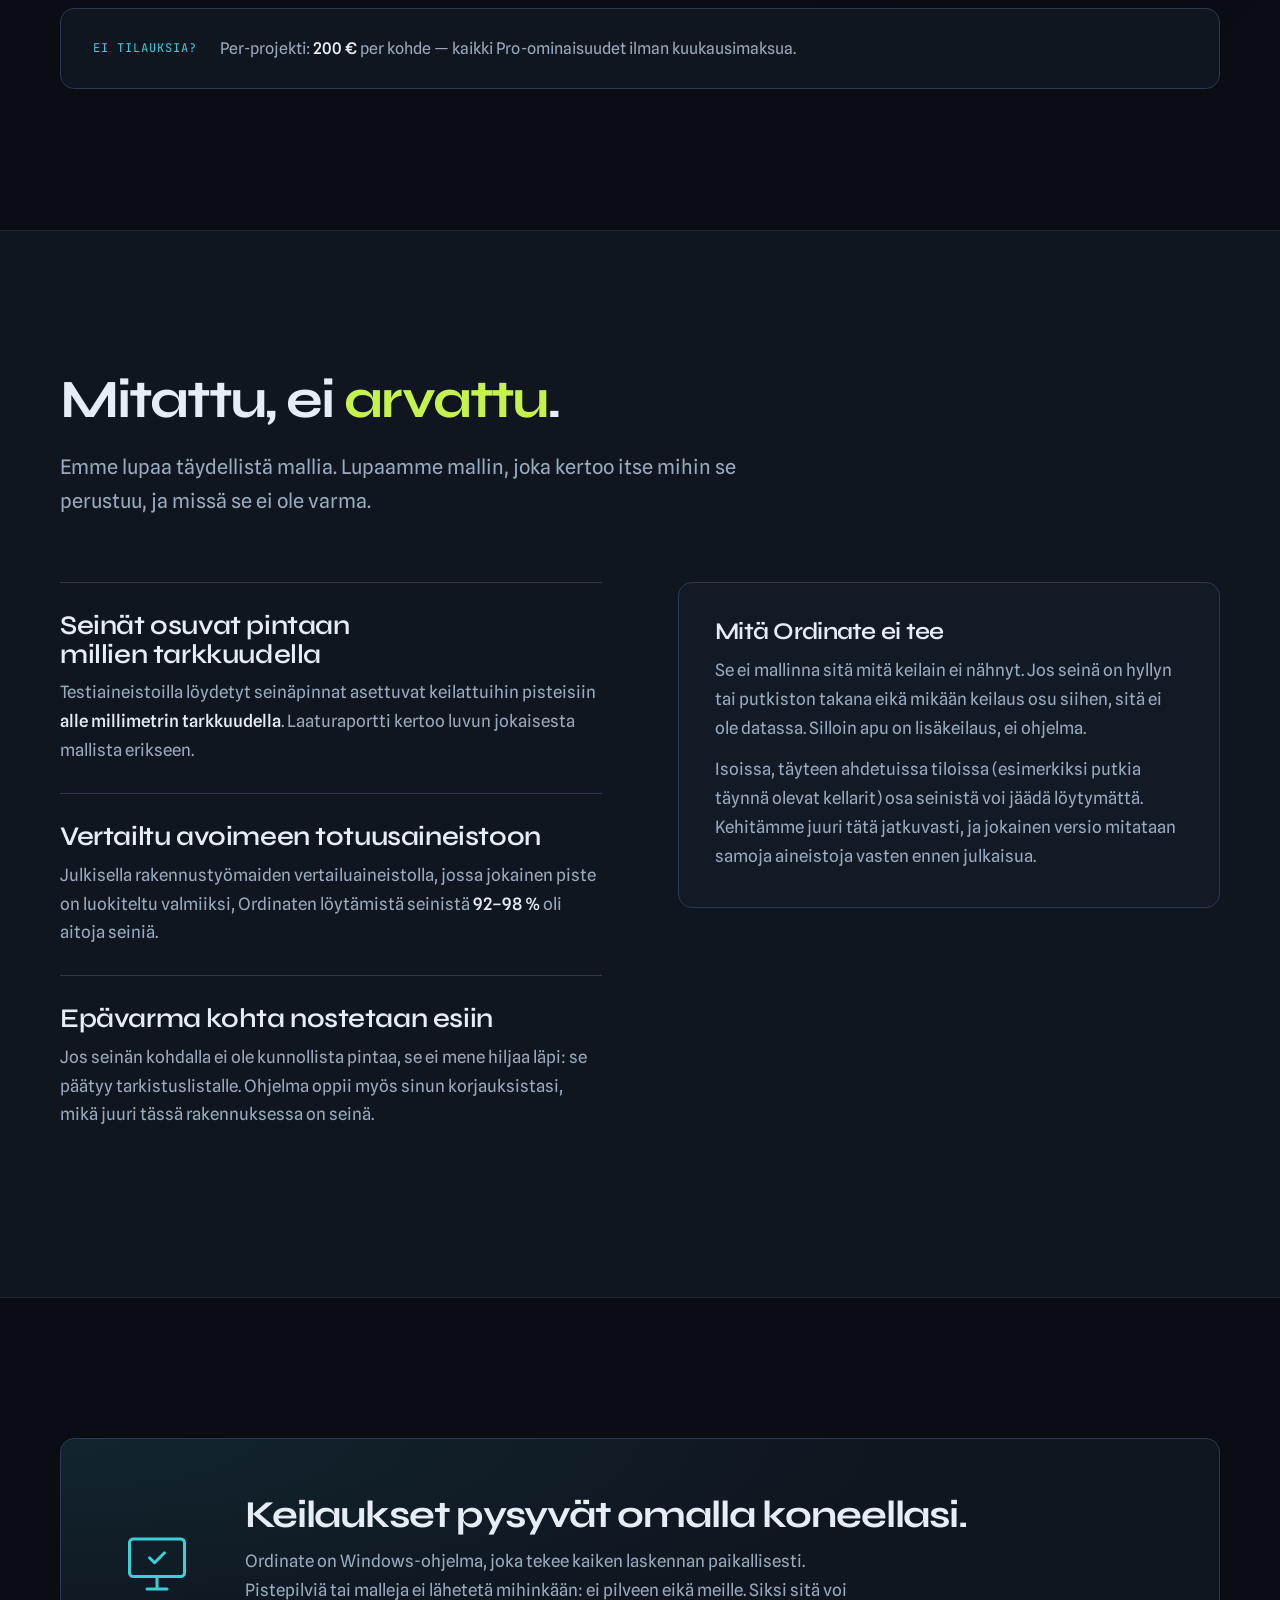
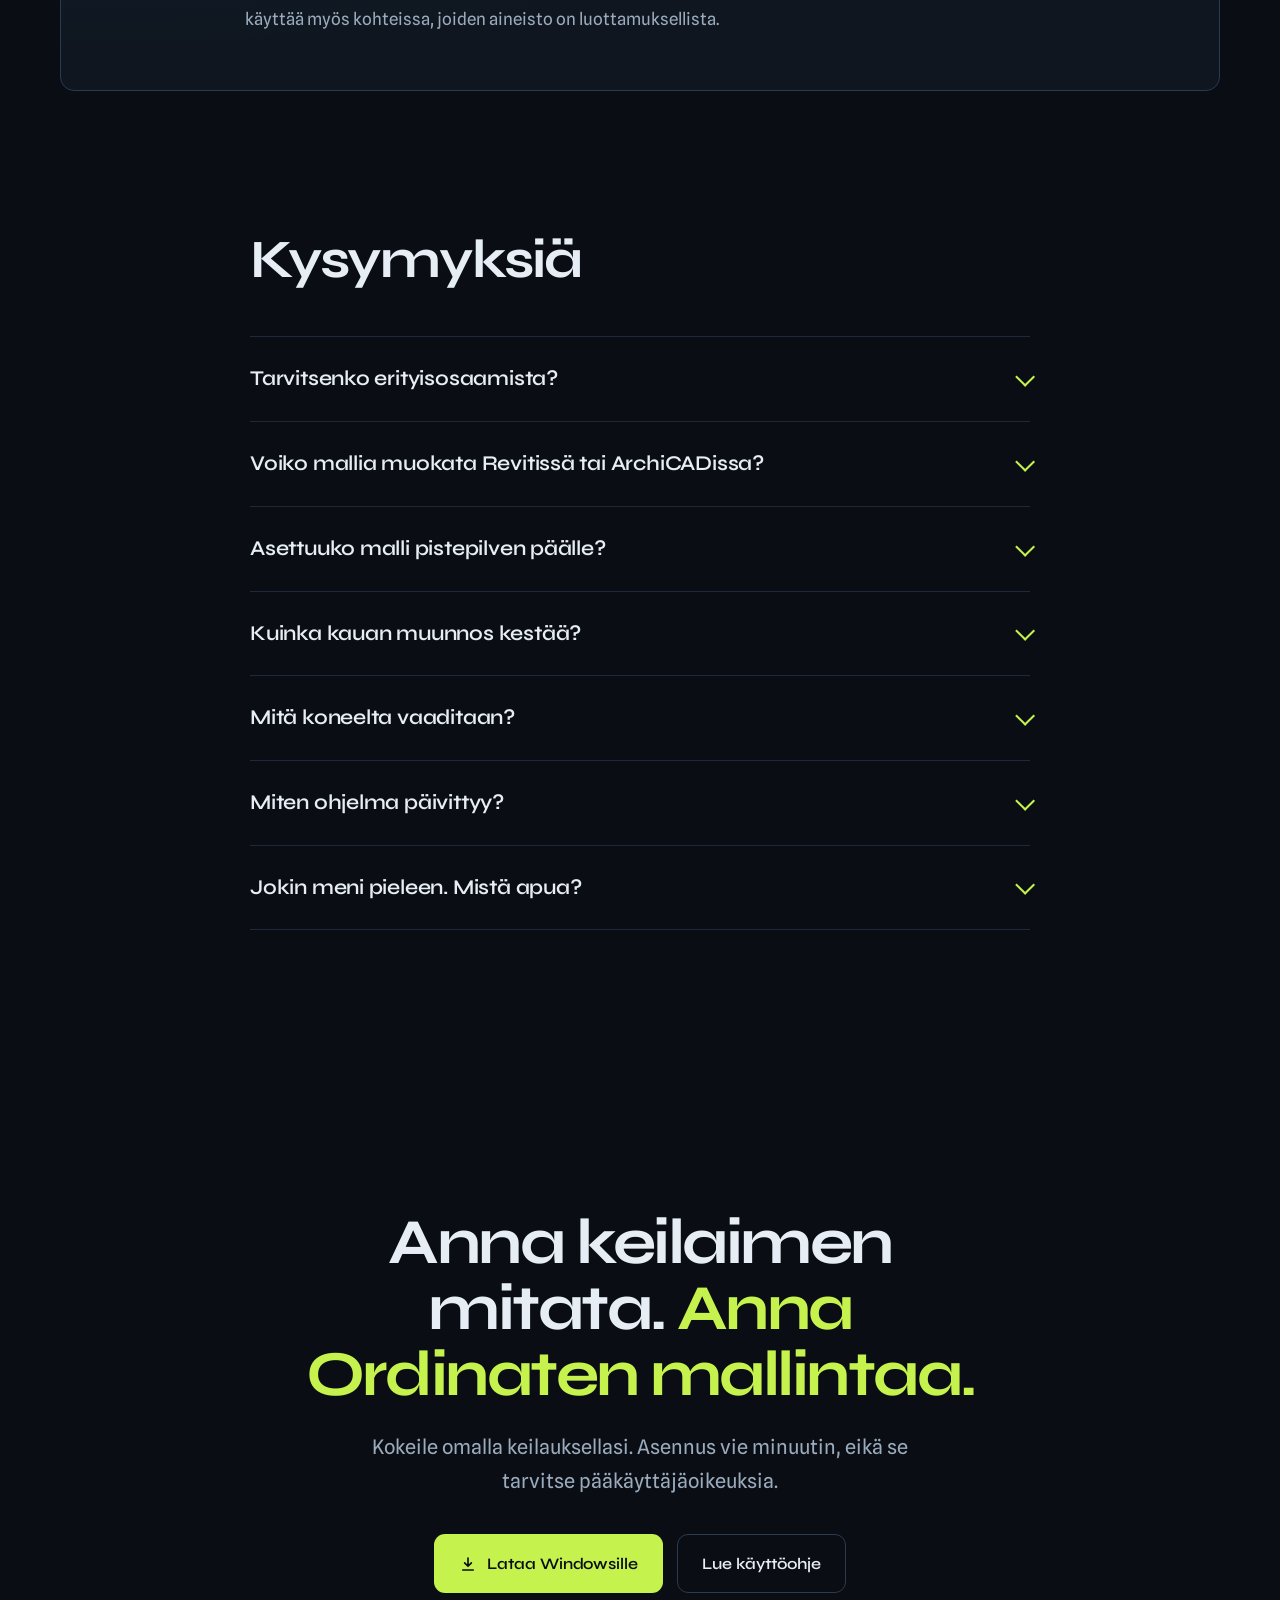
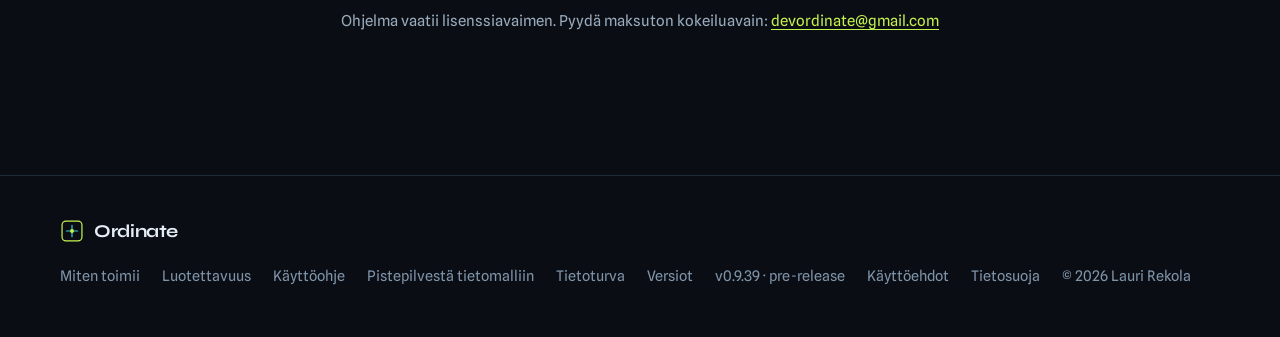
==== commit f33dfc15: "Käyttöehdot + tietosuojaseloste, latauslinkit takaisin kokeiluavainohjeella, devordinate-yhteystieto" ====
--- a/index.html
+++ b/index.html
@@ -24,7 +24,8 @@
   "description": "Ordinate muuttaa laserkeilatun pistepilven valmiiksi 3D-tietomalliksi (IFC4): seinät, ovet, ikkunat, pilarit ja tilat. Avautuu Revitissä ja ArchiCADissa. Data pysyy omalla koneellasi.",
   "applicationCategory": "BusinessApplication",
   "operatingSystem": "Windows 10, Windows 11",
-  "softwareVersion": "0.9.37",
+  "softwareVersion": "0.9.39",
+  "downloadUrl": "https://github.com/Mcrauli/Ordinate-web/releases/latest/download/Ordinate-Setup.exe",
   "inLanguage": "fi",
   "image": "https://rekolalauri.fi/Ordinate-web/img/after.webp",
   "author": {
@@ -64,6 +65,7 @@
       <a href="ohje.html">Käyttöohje</a>
       <a href="opas.html">Scan-to-BIM opas</a>
       <a href="#kysymykset">Kysymykset</a>
+      <a class="btn btn-primary" href="https://github.com/Mcrauli/Ordinate-web/releases/latest/download/Ordinate-Setup.exe">Lataa</a>
     </div>
     <button class="navtoggle" aria-label="Avaa valikko" aria-expanded="false" aria-controls="navlinks"><svg viewBox="0 0 18 14" fill="none" aria-hidden="true" width="18" height="14"><line x1="0" y1="1" x2="18" y2="1" stroke="currentColor" stroke-width="2" stroke-linecap="round"/><line x1="0" y1="7" x2="18" y2="7" stroke="currentColor" stroke-width="2" stroke-linecap="round"/><line x1="0" y1="13" x2="18" y2="13" stroke="currentColor" stroke-width="2" stroke-linecap="round"/></svg></button>
   </div>
@@ -75,8 +77,10 @@
     <h1>Laserkeilauksesta <span class="accent">tietomalli</span>. Automaattisesti.</h1>
     <p class="sub">Laserkeilain mittaa rakennuksen miljooniksi pisteiksi. <strong>Ordinate muuttaa ne valmiiksi 3D-malliksi</strong>: seinät, ovet, ikkunat, pilarit ja huoneet. Mallin voi avata suoraan Revitissä tai ArchiCADissa. Ilman päiviä käsin piirtämistä.</p>
     <div class="cta">
+      <a class="btn btn-primary" href="https://github.com/Mcrauli/Ordinate-web/releases/latest/download/Ordinate-Setup.exe"><svg viewBox="0 0 24 24" fill="none" stroke="currentColor" stroke-width="2.2" stroke-linecap="round" stroke-linejoin="round" aria-hidden="true"><path d="M12 4v11m0 0 4.5-4.5M12 15l-4.5-4.5M5 20h14"/></svg>Lataa Windowsille</a>
       <a class="btn btn-ghost" href="#miten">Näin se toimii</a>
     </div>
+    <p class="cta-note">Ohjelma vaatii lisenssiavaimen. Pyydä maksuton kokeiluavain: <a href="mailto:devordinate@gmail.com?subject=Ordinate-kokeiluavain">devordinate@gmail.com</a></p>
 
     <div class="compare-wrap">
       <p class="compare-intro">Sama liiketila kahdesti. <b>Vasemmalla</b> malli, jonka Ordinate siitä tekee. <b>Oikealla</b> se, mitä laserkeilain tallentaa.</p>
@@ -275,8 +279,10 @@
     <h2>Anna keilaimen mitata. <span class="accent">Anna Ordinaten mallintaa.</span></h2>
     <p class="lead">Kokeile omalla keilauksellasi. Asennus vie minuutin, eikä se tarvitse pääkäyttäjäoikeuksia.</p>
     <div class="cta">
+      <a class="btn btn-primary" href="https://github.com/Mcrauli/Ordinate-web/releases/latest/download/Ordinate-Setup.exe"><svg viewBox="0 0 24 24" fill="none" stroke="currentColor" stroke-width="2.2" stroke-linecap="round" stroke-linejoin="round" aria-hidden="true"><path d="M12 4v11m0 0 4.5-4.5M12 15l-4.5-4.5M5 20h14"/></svg>Lataa Windowsille</a>
       <a class="btn btn-ghost" href="ohje.html">Lue käyttöohje</a>
     </div>
+    <p class="cta-note">Ohjelma vaatii lisenssiavaimen. Pyydä maksuton kokeiluavain: <a href="mailto:devordinate@gmail.com?subject=Ordinate-kokeiluavain">devordinate@gmail.com</a></p>
   </div>
 </section>
 </main>
@@ -284,7 +290,7 @@
 <footer>
   <div class="wrap">
     <a class="brand" href="#top"><svg class="logo" style="width:24px;height:24px" viewBox="0 0 256 256" aria-hidden="true"><rect x="22" y="22" width="212" height="212" rx="42" fill="#0a0e14" stroke="#c6f24e" stroke-width="13"/><line x1="128" y1="68" x2="128" y2="188" stroke="#39d0d8" stroke-width="12" stroke-linecap="round"/><line x1="68" y1="128" x2="188" y2="128" stroke="#39d0d8" stroke-width="12" stroke-linecap="round"/><circle cx="128" cy="128" r="21" fill="#c6f24e"/></svg>Ordinate</a>
-    <div class="links"><a href="#miten">Miten toimii</a><a href="#luotettavuus">Luotettavuus</a><a href="ohje.html">Käyttöohje</a><a href="opas.html">Pistepilvestä tietomalliin</a><a href="tietoturva.html">Tietoturva</a><span>v0.9.37 · pre-release</span><a href="kayttoehdot.html">Käyttöehdot</a><a href="tietosuoja.html">Tietosuoja</a><span>© 2026 Lauri Rekola</span></div>
+    <div class="links"><a href="#miten">Miten toimii</a><a href="#luotettavuus">Luotettavuus</a><a href="ohje.html">Käyttöohje</a><a href="opas.html">Pistepilvestä tietomalliin</a><a href="tietoturva.html">Tietoturva</a><a href="https://github.com/Mcrauli/Ordinate-web/releases">Versiot</a><span>v0.9.39 · pre-release</span><a href="kayttoehdot.html">Käyttöehdot</a><a href="tietosuoja.html">Tietosuoja</a><span>© 2026 Lauri Rekola</span></div>
   </div>
 </footer>
 
--- a/css/site.css
+++ b/css/site.css
@@ -39,18 +39,18 @@
 
 /* NAV */
 nav.site-nav{position:sticky;top:0;z-index:var(--z-nav);background:rgba(10,14,20,.8);backdrop-filter:blur(14px);-webkit-backdrop-filter:blur(14px);border-bottom:1px solid var(--line)}
-nav.site-nav .wrap{display:flex;align-items:center;justify-content:space-between;height:68px}
+nav.site-nav .wrap{display:flex;align-items:center;justify-content:space-between;gap:32px;height:68px}
 .brand{display:flex;align-items:center;gap:10px;font-family:"Syne";font-weight:700;font-size:19px;letter-spacing:-.02em;text-decoration:none}
 .logo{width:30px;height:30px;flex:none}
 .navlinks{display:flex;align-items:center;gap:clamp(20px,2.2vw,32px);font-size:15px;color:var(--muted)}
-.navlinks a{text-decoration:none;transition:color .25s var(--ease)}
+.navlinks a{text-decoration:none;white-space:nowrap;transition:color .25s var(--ease)}
 .navlinks a:not(.btn):hover{color:var(--ink)}
 .navlinks .btn{padding:10px 18px;font-size:15px;color:var(--bg)}
 .navtoggle{display:none;background:none;border:1px solid var(--line);color:var(--ink);width:46px;height:44px;border-radius:11px;font-size:18px;cursor:pointer}
-@media(max-width:920px){
+@media(max-width:1180px){
   .navtoggle{display:block}
   .navlinks{display:none}
-  .navlinks.open{display:flex;flex-direction:column;align-items:flex-start;gap:20px;position:absolute;top:68px;left:0;right:0;z-index:var(--z-menu);background:rgba(10,14,20,.98);border-bottom:1px solid var(--line);padding:22px clamp(20px,4vw,40px) 26px}
+  .navlinks.open{display:flex;flex-direction:column;align-items:flex-start;gap:20px;position:absolute;top:68px;left:0;right:0;z-index:var(--z-menu);background:#0a0e14;border-bottom:1px solid var(--line);box-shadow:0 24px 48px -24px rgba(0,0,0,.8);padding:22px clamp(20px,4vw,40px) 26px}
 }
 
 /* BUTTONS */
@@ -265,3 +265,5 @@
   .js .timeline .bar i{transform:none;transition:none}
   details::details-content{transition:none}
 }
+.cta-note{margin-top:16px;font-size:15px;color:var(--muted)}
+.cta-note a{color:var(--accent);text-underline-offset:3px}
